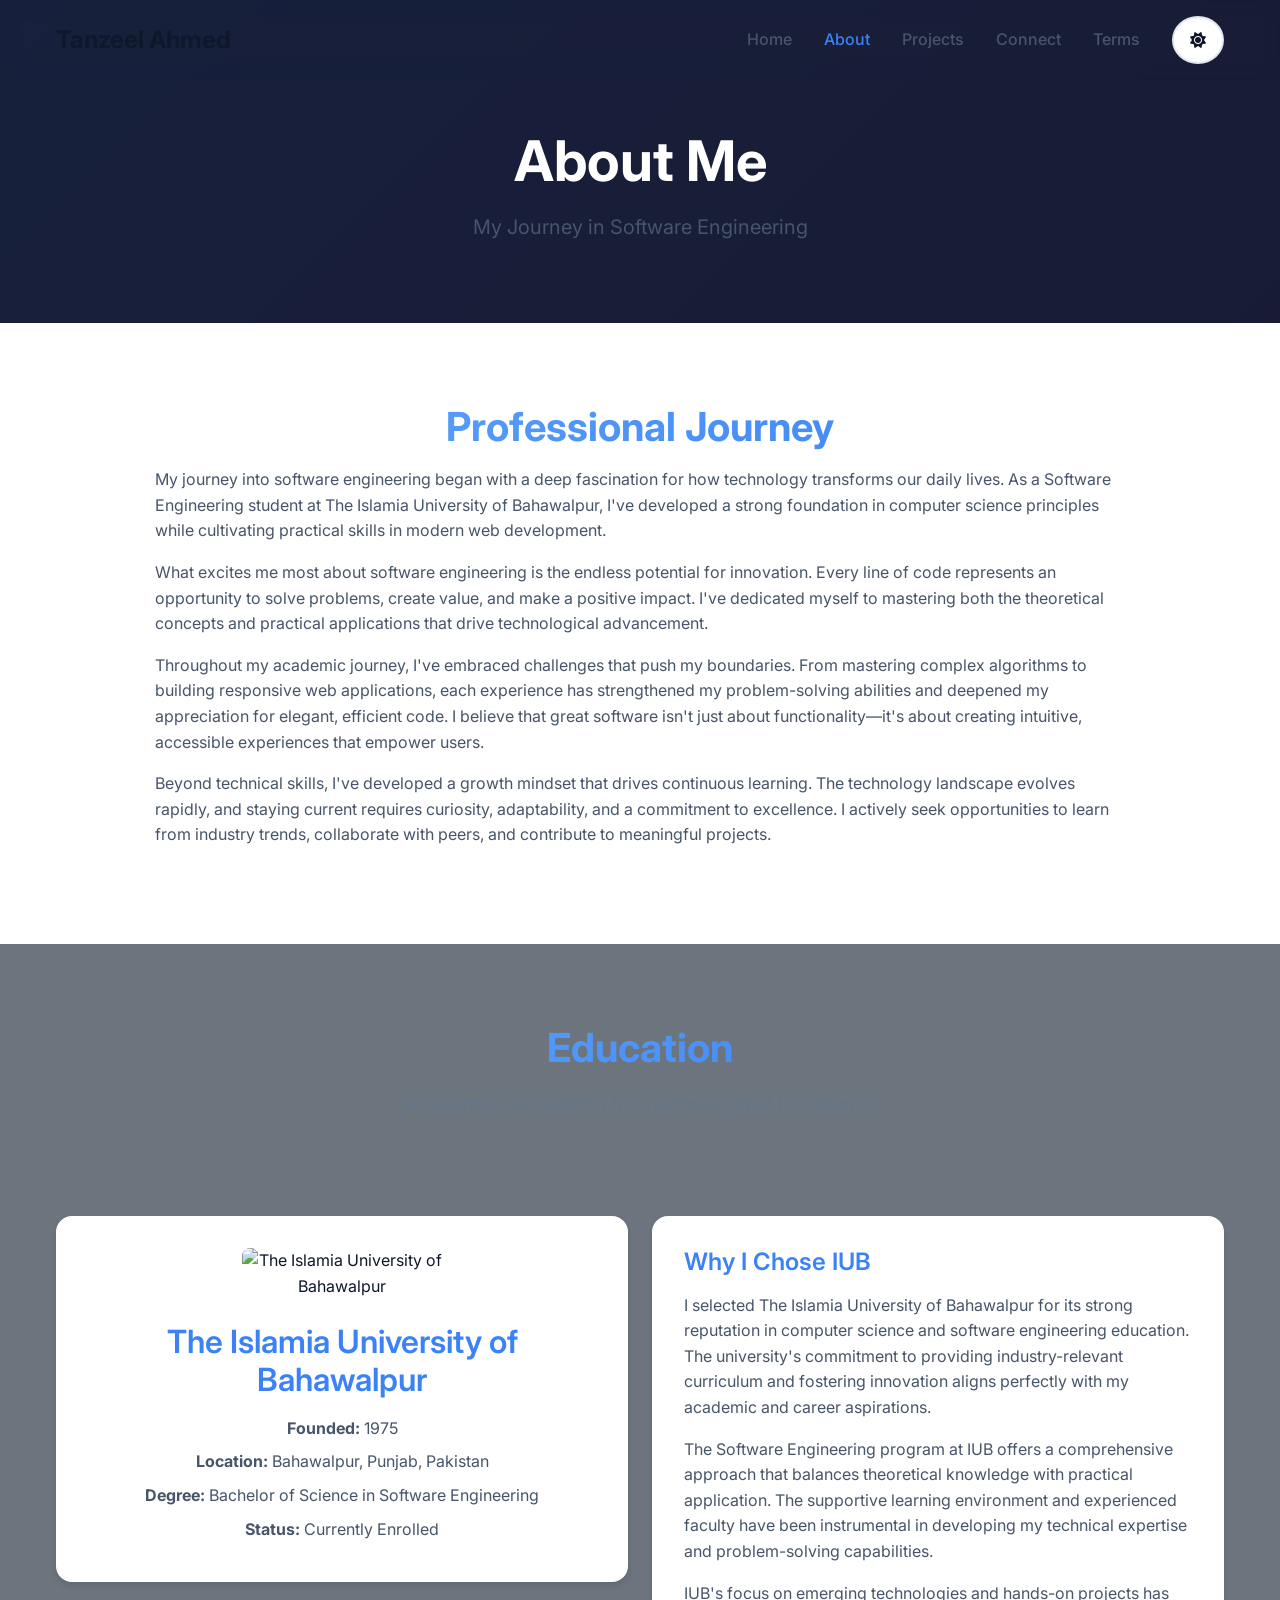
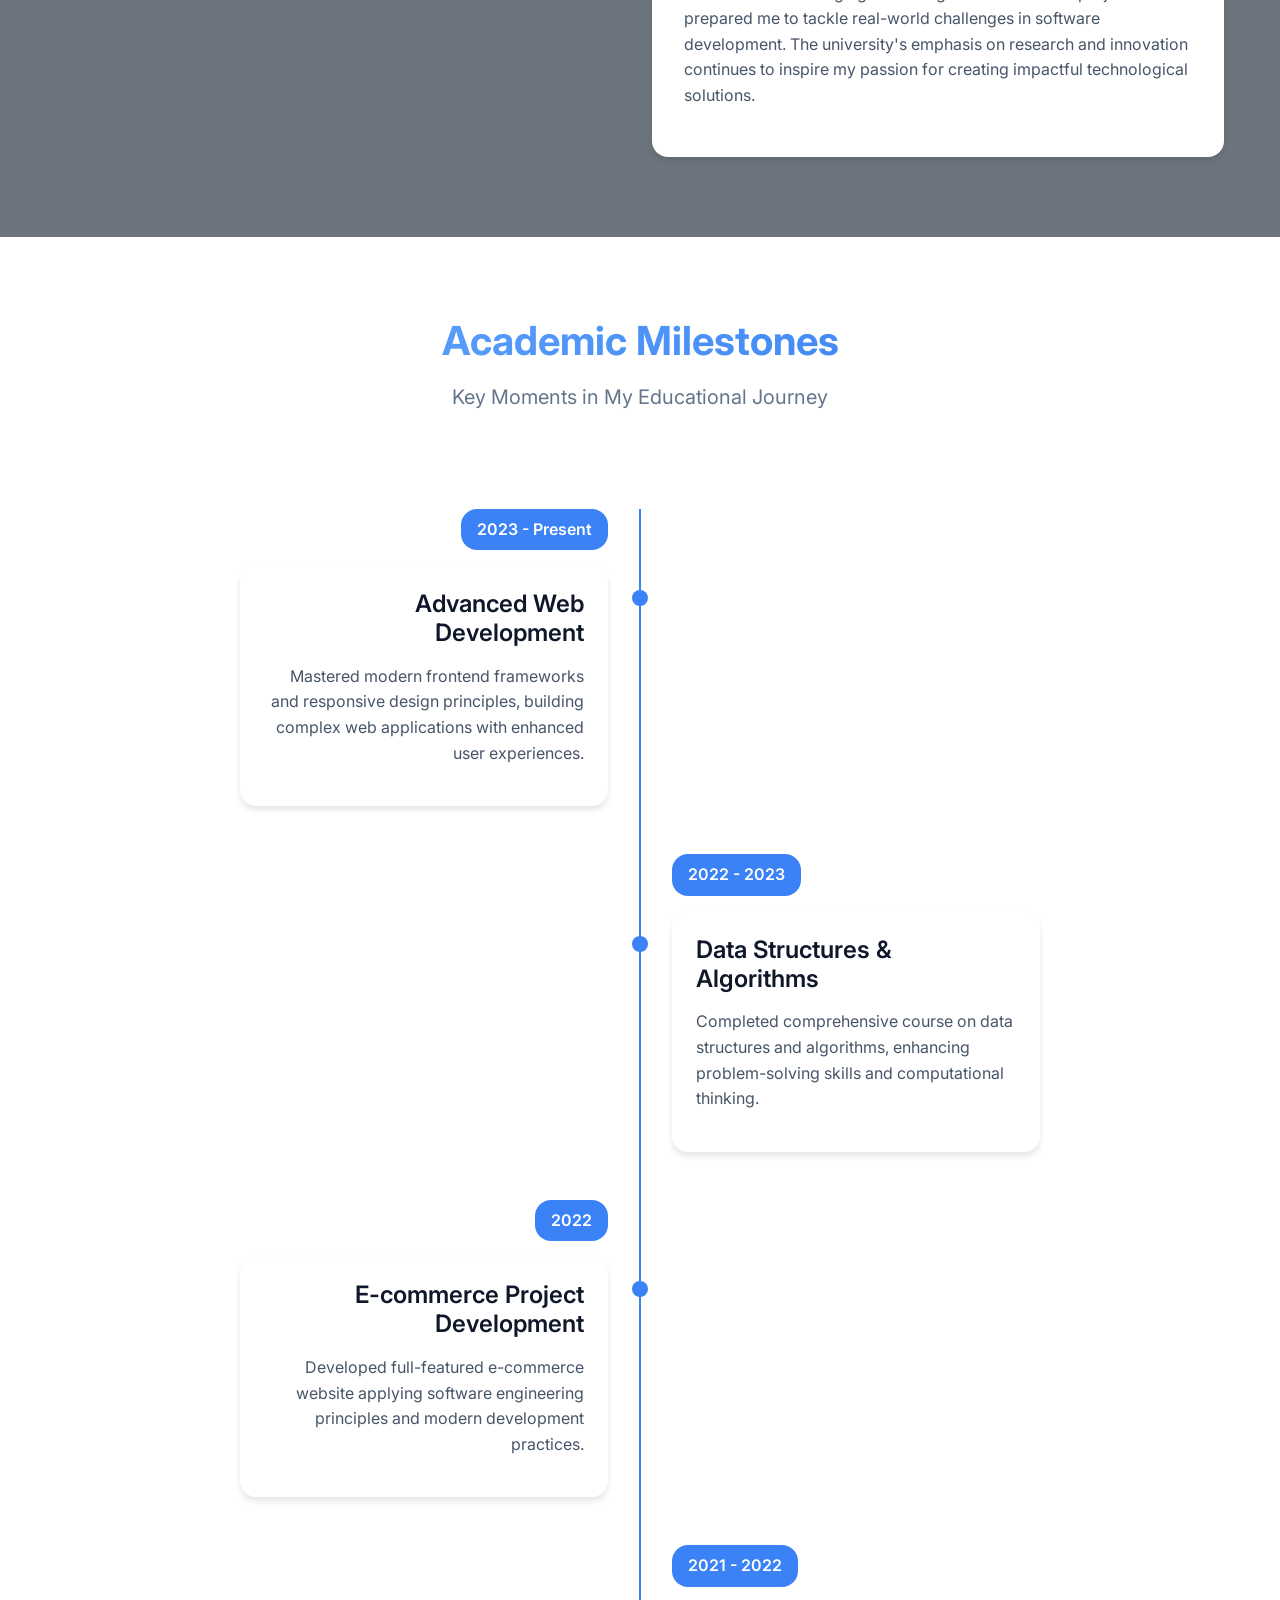
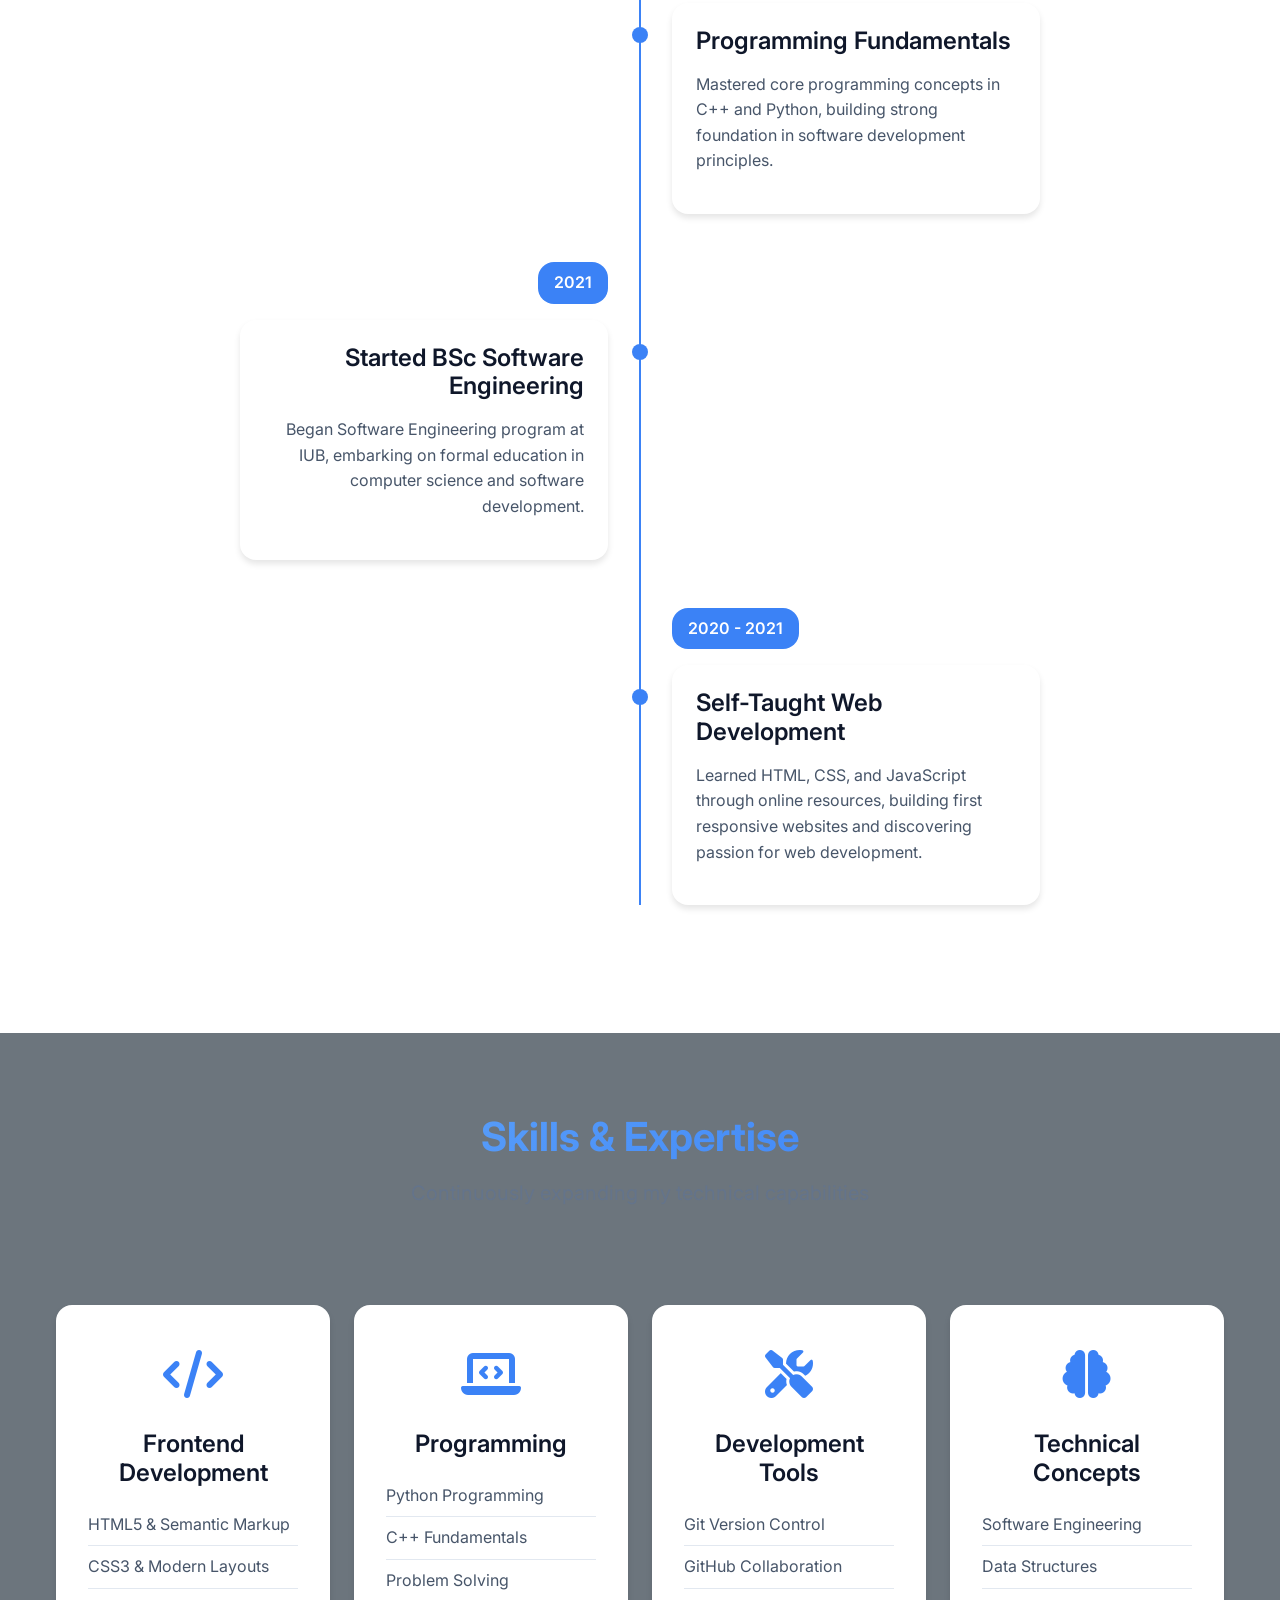
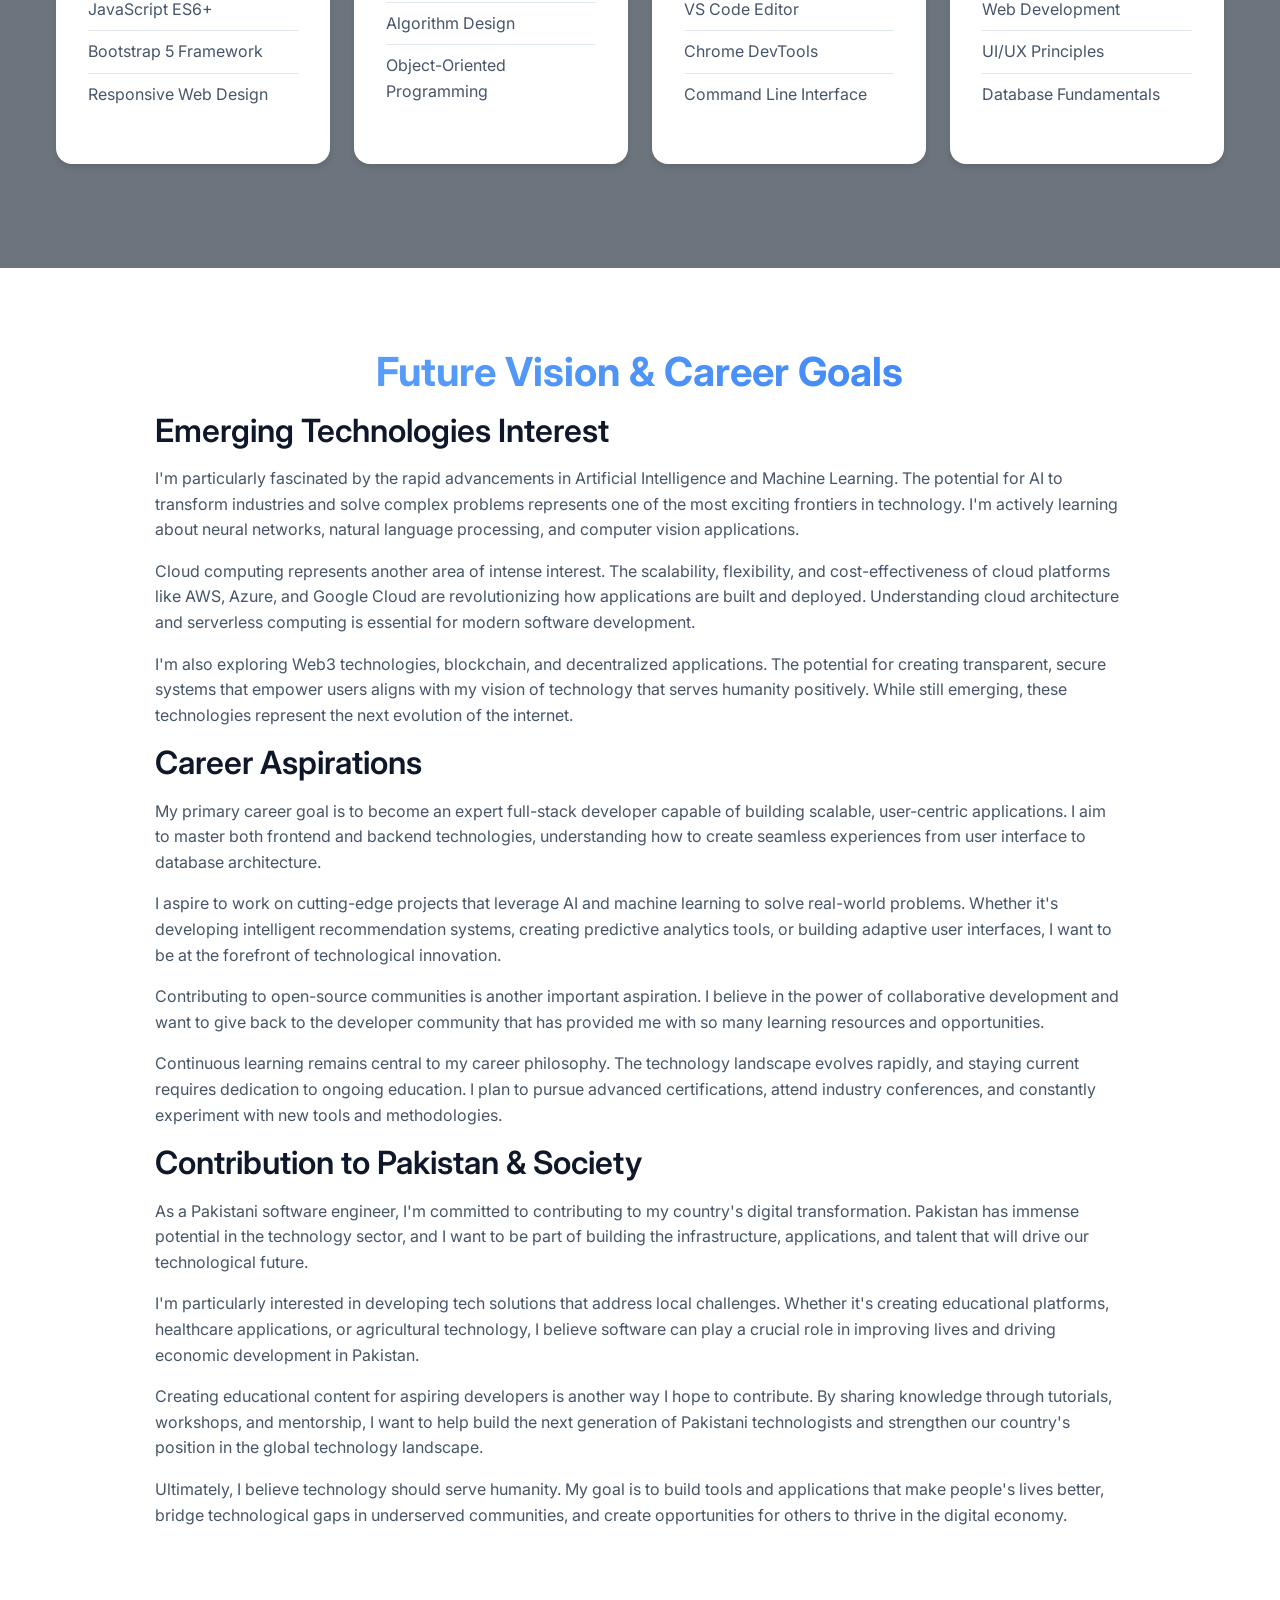
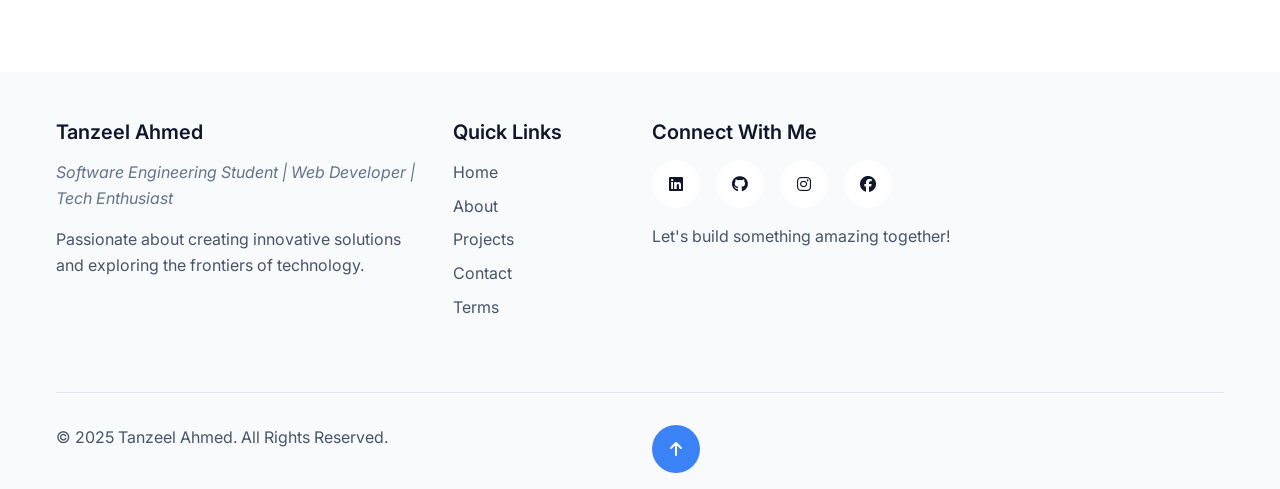
==== about.html @ 6a506f9f "Updates in portfolio" ====
<!DOCTYPE html>
<html lang="en" data-theme="dark">
  <head>
    <meta charset="UTF-8" />
    <meta name="viewport" content="width=device-width, initial-scale=1.0" />
    <title>About Tanzeel Ahmed - BSc Software Engineering Student</title>
    <meta
      name="description"
      content="Learn about Tanzeel Ahmed's journey as a Software Engineering student at IUB, his skills, education, and future aspirations in technology."
    />
    <meta
      name="keywords"
      content="Tanzeel Ahmed, About, Software Engineering, IUB, Education, Skills"
    />
    <meta name="author" content="Tanzeel Ahmed" />

    <!-- Open Graph -->
    <meta
      property="og:title"
      content="About Tanzeel Ahmed - BSc Software Engineering Student"
    />
    <meta
      property="og:description"
      content="Learn about my journey as a Software Engineering student at IUB, skills, education, and future aspirations in technology."
    />
    <meta property="og:type" content="website" />
    <meta property="og:url" content="https://tanzeel804.github.io/about.html" />
    <meta property="og:image" content="images/profile.jpg" />

    <!-- Bootstrap 5.3 -->
    <link
      href="https://cdn.jsdelivr.net/npm/bootstrap@5.3.0/dist/css/bootstrap.min.css"
      rel="stylesheet"
    />
    <!-- Font Awesome 6 -->
    <link
      rel="stylesheet"
      href="https://cdnjs.cloudflare.com/ajax/libs/font-awesome/6.4.0/css/all.min.css"
    />
    <!-- Google Fonts -->
    <link
      href="https://fonts.googleapis.com/css2?family=Inter:wght@300;400;500;600;700&display=swap"
      rel="stylesheet"
    />
    <!-- AOS Library -->
    <link href="https://unpkg.com/aos@2.3.1/dist/aos.css" rel="stylesheet" />
    <!-- Custom CSS -->
    <link rel="stylesheet" href="css/style.css" />
  </head>
  <body>
    <!-- Navigation Bar -->
    <nav class="navbar navbar-expand-lg fixed-top">
      <div class="container">
        <a class="navbar-brand" href="index.html">Tanzeel Ahmed</a>
        <button
          class="navbar-toggler"
          type="button"
          data-bs-toggle="collapse"
          data-bs-target="#navbarNav"
        >
          <span class="navbar-toggler-icon"></span>
        </button>
        <div class="collapse navbar-collapse" id="navbarNav">
          <ul class="navbar-nav ms-auto">
            <li class="nav-item">
              <a class="nav-link" href="index.html">Home</a>
            </li>
            <li class="nav-item">
              <a class="nav-link active" href="about.html">About</a>
            </li>
            <li class="nav-item">
              <a class="nav-link" href="projects.html">Projects</a>
            </li>
            <li class="nav-item">
              <a class="nav-link" href="contact.html">Connect</a>
            </li>
            <li class="nav-item">
              <a class="nav-link" href="terms.html">Terms</a>
            </li>
          </ul>
          <button class="btn btn-theme-toggle ms-3" id="themeToggle">
            <i class="fas fa-moon"></i>
          </button>
        </div>
      </div>
    </nav>

    <!-- Page Header -->
    <section class="page-header">
      <div class="container">
        <div class="row">
          <div class="col-lg-8 mx-auto text-center">
            <h1 class="page-title" data-aos="fade-up">About Me</h1>
            <p class="page-subtitle" data-aos="fade-up" data-aos-delay="200">
              My Journey in Software Engineering
            </p>
          </div>
        </div>
      </div>
    </section>

    <!-- Professional Biography -->
    <section class="section-padding">
      <div class="container">
        <div class="row">
          <div class="col-lg-10 mx-auto">
            <div class="bio-content" data-aos="fade-up">
              <h2 class="section-title">Professional Journey</h2>
              <p>
                My journey into software engineering began with a deep
                fascination for how technology transforms our daily lives. As a
                Software Engineering student at The Islamia University of
                Bahawalpur, I've developed a strong foundation in computer
                science principles while cultivating practical skills in modern
                web development.
              </p>
              <p>
                What excites me most about software engineering is the endless
                potential for innovation. Every line of code represents an
                opportunity to solve problems, create value, and make a positive
                impact. I've dedicated myself to mastering both the theoretical
                concepts and practical applications that drive technological
                advancement.
              </p>
              <p>
                Throughout my academic journey, I've embraced challenges that
                push my boundaries. From mastering complex algorithms to
                building responsive web applications, each experience has
                strengthened my problem-solving abilities and deepened my
                appreciation for elegant, efficient code. I believe that great
                software isn't just about functionality—it's about creating
                intuitive, accessible experiences that empower users.
              </p>
              <p>
                Beyond technical skills, I've developed a growth mindset that
                drives continuous learning. The technology landscape evolves
                rapidly, and staying current requires curiosity, adaptability,
                and a commitment to excellence. I actively seek opportunities to
                learn from industry trends, collaborate with peers, and
                contribute to meaningful projects.
              </p>
            </div>
          </div>
        </div>
      </div>
    </section>

    <!-- Education Section -->
    <section class="section-padding bg-secondary">
      <div class="container">
        <div class="row">
          <div class="col-lg-8 mx-auto text-center" data-aos="fade-up">
            <h2 class="section-title">Education</h2>
            <p class="section-subtitle">
              Academic Foundation for Technological Excellence
            </p>
          </div>
        </div>
        <div class="row mt-5">
          <div class="col-lg-6" data-aos="fade-right">
            <div class="education-card">
              <div class="university-logo">
                <img
                  src="images/iub.jpg"
                  alt="The Islamia University of Bahawalpur"
                  class="img-fluid"
                />
              </div>
              <div class="education-info">
                <h3>The Islamia University of Bahawalpur</h3>
                <div class="education-details">
                  <p><strong>Founded:</strong> 1975</p>
                  <p><strong>Location:</strong> Bahawalpur, Punjab, Pakistan</p>
                  <p>
                    <strong>Degree:</strong> Bachelor of Science in Software
                    Engineering
                  </p>
                  <p><strong>Status:</strong> Currently Enrolled</p>
                </div>
              </div>
            </div>
          </div>
          <div class="col-lg-6" data-aos="fade-left">
            <div class="why-iub">
              <h4>Why I Chose IUB</h4>
              <p>
                I selected The Islamia University of Bahawalpur for its strong
                reputation in computer science and software engineering
                education. The university's commitment to providing
                industry-relevant curriculum and fostering innovation aligns
                perfectly with my academic and career aspirations.
              </p>
              <p>
                The Software Engineering program at IUB offers a comprehensive
                approach that balances theoretical knowledge with practical
                application. The supportive learning environment and experienced
                faculty have been instrumental in developing my technical
                expertise and problem-solving capabilities.
              </p>
              <p>
                IUB's focus on emerging technologies and hands-on projects has
                prepared me to tackle real-world challenges in software
                development. The university's emphasis on research and
                innovation continues to inspire my passion for creating
                impactful technological solutions.
              </p>
            </div>
          </div>
        </div>
      </div>
    </section>

    <!-- Academic Milestones -->
    <section class="section-padding">
      <div class="container">
        <div class="row">
          <div class="col-lg-8 mx-auto text-center" data-aos="fade-up">
            <h2 class="section-title">Academic Milestones</h2>
            <p class="section-subtitle">
              Key Moments in My Educational Journey
            </p>
          </div>
        </div>
        <div class="row mt-5">
          <div class="col-lg-10 mx-auto">
            <div class="timeline" data-aos="fade-up">
              <div class="timeline-item">
                <div class="timeline-date">2023 - Present</div>
                <div class="timeline-content">
                  <h4>Advanced Web Development</h4>
                  <p>
                    Mastered modern frontend frameworks and responsive design
                    principles, building complex web applications with enhanced
                    user experiences.
                  </p>
                </div>
              </div>
              <div class="timeline-item">
                <div class="timeline-date">2022 - 2023</div>
                <div class="timeline-content">
                  <h4>Data Structures & Algorithms</h4>
                  <p>
                    Completed comprehensive course on data structures and
                    algorithms, enhancing problem-solving skills and
                    computational thinking.
                  </p>
                </div>
              </div>
              <div class="timeline-item">
                <div class="timeline-date">2022</div>
                <div class="timeline-content">
                  <h4>E-commerce Project Development</h4>
                  <p>
                    Developed full-featured e-commerce website applying software
                    engineering principles and modern development practices.
                  </p>
                </div>
              </div>
              <div class="timeline-item">
                <div class="timeline-date">2021 - 2022</div>
                <div class="timeline-content">
                  <h4>Programming Fundamentals</h4>
                  <p>
                    Mastered core programming concepts in C++ and Python,
                    building strong foundation in software development
                    principles.
                  </p>
                </div>
              </div>
              <div class="timeline-item">
                <div class="timeline-date">2021</div>
                <div class="timeline-content">
                  <h4>Started BSc Software Engineering</h4>
                  <p>
                    Began Software Engineering program at IUB, embarking on
                    formal education in computer science and software
                    development.
                  </p>
                </div>
              </div>
              <div class="timeline-item">
                <div class="timeline-date">2020 - 2021</div>
                <div class="timeline-content">
                  <h4>Self-Taught Web Development</h4>
                  <p>
                    Learned HTML, CSS, and JavaScript through online resources,
                    building first responsive websites and discovering passion
                    for web development.
                  </p>
                </div>
              </div>
            </div>
          </div>
        </div>
      </div>
    </section>

    <!-- Skills & Expertise -->
    <section class="section-padding bg-secondary">
      <div class="container">
        <div class="row">
          <div class="col-lg-8 mx-auto text-center" data-aos="fade-up">
            <h2 class="section-title">Skills & Expertise</h2>
            <p class="section-subtitle">
              Continuously expanding my technical capabilities
            </p>
          </div>
        </div>
        <div class="row mt-5">
          <div class="col-lg-3 col-md-6 mb-4" data-aos="fade-up">
            <div class="skill-category">
              <div class="skill-icon">
                <i class="fas fa-code"></i>
              </div>
              <h4>Frontend Development</h4>
              <ul class="skill-list">
                <li>HTML5 & Semantic Markup</li>
                <li>CSS3 & Modern Layouts</li>
                <li>JavaScript ES6+</li>
                <li>Bootstrap 5 Framework</li>
                <li>Responsive Web Design</li>
              </ul>
            </div>
          </div>
          <div
            class="col-lg-3 col-md-6 mb-4"
            data-aos="fade-up"
            data-aos-delay="100"
          >
            <div class="skill-category">
              <div class="skill-icon">
                <i class="fas fa-laptop-code"></i>
              </div>
              <h4>Programming</h4>
              <ul class="skill-list">
                <li>Python Programming</li>
                <li>C++ Fundamentals</li>
                <li>Problem Solving</li>
                <li>Algorithm Design</li>
                <li>Object-Oriented Programming</li>
              </ul>
            </div>
          </div>
          <div
            class="col-lg-3 col-md-6 mb-4"
            data-aos="fade-up"
            data-aos-delay="200"
          >
            <div class="skill-category">
              <div class="skill-icon">
                <i class="fas fa-tools"></i>
              </div>
              <h4>Development Tools</h4>
              <ul class="skill-list">
                <li>Git Version Control</li>
                <li>GitHub Collaboration</li>
                <li>VS Code Editor</li>
                <li>Chrome DevTools</li>
                <li>Command Line Interface</li>
              </ul>
            </div>
          </div>
          <div
            class="col-lg-3 col-md-6 mb-4"
            data-aos="fade-up"
            data-aos-delay="300"
          >
            <div class="skill-category">
              <div class="skill-icon">
                <i class="fas fa-brain"></i>
              </div>
              <h4>Technical Concepts</h4>
              <ul class="skill-list">
                <li>Software Engineering</li>
                <li>Data Structures</li>
                <li>Web Development</li>
                <li>UI/UX Principles</li>
                <li>Database Fundamentals</li>
              </ul>
            </div>
          </div>
        </div>
      </div>
    </section>

    <!-- Future Vision & Career Goals -->
    <section class="section-padding">
      <div class="container">
        <div class="row">
          <div class="col-lg-10 mx-auto">
            <div class="future-vision" data-aos="fade-up">
              <h2 class="section-title">Future Vision & Career Goals</h2>

              <div class="vision-section">
                <h3>Emerging Technologies Interest</h3>
                <p>
                  I'm particularly fascinated by the rapid advancements in
                  Artificial Intelligence and Machine Learning. The potential
                  for AI to transform industries and solve complex problems
                  represents one of the most exciting frontiers in technology.
                  I'm actively learning about neural networks, natural language
                  processing, and computer vision applications.
                </p>
                <p>
                  Cloud computing represents another area of intense interest.
                  The scalability, flexibility, and cost-effectiveness of cloud
                  platforms like AWS, Azure, and Google Cloud are
                  revolutionizing how applications are built and deployed.
                  Understanding cloud architecture and serverless computing is
                  essential for modern software development.
                </p>
                <p>
                  I'm also exploring Web3 technologies, blockchain, and
                  decentralized applications. The potential for creating
                  transparent, secure systems that empower users aligns with my
                  vision of technology that serves humanity positively. While
                  still emerging, these technologies represent the next
                  evolution of the internet.
                </p>
              </div>

              <div class="vision-section">
                <h3>Career Aspirations</h3>
                <p>
                  My primary career goal is to become an expert full-stack
                  developer capable of building scalable, user-centric
                  applications. I aim to master both frontend and backend
                  technologies, understanding how to create seamless experiences
                  from user interface to database architecture.
                </p>
                <p>
                  I aspire to work on cutting-edge projects that leverage AI and
                  machine learning to solve real-world problems. Whether it's
                  developing intelligent recommendation systems, creating
                  predictive analytics tools, or building adaptive user
                  interfaces, I want to be at the forefront of technological
                  innovation.
                </p>
                <p>
                  Contributing to open-source communities is another important
                  aspiration. I believe in the power of collaborative
                  development and want to give back to the developer community
                  that has provided me with so many learning resources and
                  opportunities.
                </p>
                <p>
                  Continuous learning remains central to my career philosophy.
                  The technology landscape evolves rapidly, and staying current
                  requires dedication to ongoing education. I plan to pursue
                  advanced certifications, attend industry conferences, and
                  constantly experiment with new tools and methodologies.
                </p>
              </div>

              <div class="vision-section">
                <h3>Contribution to Pakistan & Society</h3>
                <p>
                  As a Pakistani software engineer, I'm committed to
                  contributing to my country's digital transformation. Pakistan
                  has immense potential in the technology sector, and I want to
                  be part of building the infrastructure, applications, and
                  talent that will drive our technological future.
                </p>
                <p>
                  I'm particularly interested in developing tech solutions that
                  address local challenges. Whether it's creating educational
                  platforms, healthcare applications, or agricultural
                  technology, I believe software can play a crucial role in
                  improving lives and driving economic development in Pakistan.
                </p>
                <p>
                  Creating educational content for aspiring developers is
                  another way I hope to contribute. By sharing knowledge through
                  tutorials, workshops, and mentorship, I want to help build the
                  next generation of Pakistani technologists and strengthen our
                  country's position in the global technology landscape.
                </p>
                <p>
                  Ultimately, I believe technology should serve humanity. My
                  goal is to build tools and applications that make people's
                  lives better, bridge technological gaps in underserved
                  communities, and create opportunities for others to thrive in
                  the digital economy.
                </p>
              </div>
            </div>
          </div>
        </div>
      </div>
    </section>

    <!-- Footer -->
    <footer class="footer">
      <div class="container">
        <div class="row">
          <div class="col-lg-4 mb-4">
            <h5>Tanzeel Ahmed</h5>
            <p class="footer-about">
              Software Engineering Student | Web Developer | Tech Enthusiast
            </p>
            <p>
              Passionate about creating innovative solutions and exploring the
              frontiers of technology.
            </p>
          </div>
          <div class="col-lg-2 mb-4">
            <h5>Quick Links</h5>
            <ul class="footer-links">
              <li><a href="index.html">Home</a></li>
              <li><a href="about.html">About</a></li>
              <li><a href="projects.html">Projects</a></li>
              <li><a href="contact.html">Contact</a></li>
              <li><a href="terms.html">Terms</a></li>
            </ul>
          </div>
          <div class="col-lg-4 mb-4">
            <h5>Connect With Me</h5>
            <div class="social-links">
              <a
                href="https://www.linkedin.com/in/tanzeel-ahmed-b21288397/"
                target="_blank"
                class="social-link"
              >
                <i class="fab fa-linkedin"></i>
              </a>
              <a
                href="https://github.com/Tanzeel804"
                target="_blank"
                class="social-link"
              >
                <i class="fab fa-github"></i>
              </a>
              <a
                href="https://www.instagram.com/tanzeelahmedpov/"
                target="_blank"
                class="social-link"
              >
                <i class="fab fa-instagram"></i>
              </a>
              <a
                href="https://www.facebook.com/tanzeelahmedpov"
                target="_blank"
                class="social-link"
              >
                <i class="fab fa-facebook"></i>
              </a>
            </div>
            <p class="mt-3">Let's build something amazing together!</p>
          </div>
        </div>
        <div class="footer-bottom">
          <div class="row">
            <div class="col-md-6">
              <p>&copy; 2025 Tanzeel Ahmed. All Rights Reserved.</p>
            </div>
            <div class="col-md-6 text-end">
              <button class="back-to-top" id="backToTop">
                <i class="fas fa-arrow-up"></i>
              </button>
            </div>
          </div>
        </div>
      </div>
    </footer>

    <!-- Scripts -->
    <script src="https://cdn.jsdelivr.net/npm/bootstrap@5.3.0/dist/js/bootstrap.bundle.min.js"></script>
    <script src="https://unpkg.com/aos@2.3.1/dist/aos.js"></script>
    <script src="js/main.js"></script>
  </body>
</html>
---- css/style.css ----
/* 1. CSS Variables (Dark/Light themes) */
:root {
  --bg-primary: #0f172a;
  --bg-secondary: #1e293b;
  --bg-card: #334155;
  --text-primary: #f8fafc;
  --text-secondary: #cbd5e1;
  --text-muted: #94a3b8;
  --accent: #3b82f6;
  --accent-hover: #2563eb;
  --accent-light: #60a5fa;
  --success: #10b981;
  --error: #ef4444;
  --border: #475569;
  --shadow: rgba(0, 0, 0, 0.3);
  --gradient-primary: linear-gradient(135deg, #667eea 0%, #764ba2 100%);
  --gradient-secondary: linear-gradient(135deg, #f093fb 0%, #f5576c 100%);
}

[data-theme="light"] {
  --bg-primary: #ffffff;
  --bg-secondary: #f8fafc;
  --bg-card: #ffffff;
  --text-primary: #0f172a;
  --text-secondary: #475569;
  --text-muted: #64748b;
  --accent: #3b82f6;
  --accent-hover: #2563eb;
  --accent-light: #3b82f6;
  --success: #10b981;
  --error: #ef4444;
  --border: #e2e8f0;
  --shadow: rgba(0, 0, 0, 0.1);
  --gradient-primary: linear-gradient(135deg, #667eea 0%, #764ba2 100%);
  --gradient-secondary: linear-gradient(135deg, #f093fb 0%, #f5576c 100%);
}

/* 2. Reset & Base Styles */
* {
  margin: 0;
  padding: 0;
  box-sizing: border-box;
}

html {
  scroll-behavior: smooth;
  font-size: 16px;
}

body {
  font-family: 'Inter', sans-serif;
  background: var(--bg-primary);
  color: var(--text-primary);
  line-height: 1.6;
  transition: background 0.3s ease, color 0.3s ease;
  overflow-x: hidden;
}

/* 3. Typography */
h1, h2, h3, h4, h5, h6 {
  font-weight: 600;
  line-height: 1.2;
  margin-bottom: 1rem;
}

h1 {
  font-size: 3rem;
}

h2 {
  font-size: 2.5rem;
}

h3 {
  font-size: 2rem;
}

p {
  margin-bottom: 1rem;
  color: var(--text-secondary);
}

/* 4. Layout & Grid */
.container {
  max-width: 1200px;
  margin: 0 auto;
  padding: 0 1rem;
}

.section-padding {
  padding: 5rem 0;
}

/* 5. Components */
/* Buttons */
.btn {
  display: inline-flex;
  align-items: center;
  justify-content: center;
  padding: 0.75rem 1.5rem;
  border: none;
  border-radius: 0.5rem;
  font-weight: 500;
  text-decoration: none;
  transition: all 0.3s ease;
  cursor: pointer;
  gap: 0.5rem;
}

.btn-primary {
  background: var(--accent);
  color: white;
}

.btn-primary:hover {
  background: var(--accent-hover);
  transform: translateY(-2px);
  box-shadow: 0 10px 20px var(--shadow);
}

.btn-outline {
  background: transparent;
  color: var(--accent);
  border: 2px solid var(--accent);
}

.btn-outline:hover {
  background: var(--accent);
  color: white;
  transform: translateY(-2px);
}

.btn-theme-toggle {
  background: var(--bg-card);
  color: var(--text-primary);
  border: 2px solid var(--border);
  border-radius: 50%;
  width: 3rem;
  height: 3rem;
  display: flex;
  align-items: center;
  justify-content: center;
}

.btn-theme-toggle:hover {
  background: var(--accent);
  color: white;
  transform: rotate(15deg);
}

/* Cards */
.card {
  background: var(--bg-card);
  border-radius: 1rem;
  padding: 2rem;
  box-shadow: 0 4px 6px var(--shadow);
  transition: all 0.3s ease;
}

.card-hover:hover {
  transform: translateY(-10px);
  box-shadow: 0 20px 40px var(--shadow);
}

/* 6. Navigation */
.navbar {
  background: transparent;
  padding: 1rem 0;
  transition: all 0.3s ease;
  backdrop-filter: blur(10px);
}

.navbar.scrolled {
  background: var(--bg-primary);
  box-shadow: 0 2px 20px var(--shadow);
  padding: 0.5rem 0;
}

.navbar-brand {
  font-weight: 700;
  font-size: 1.5rem;
  color: var(--text-primary);
  text-decoration: none;
}

.navbar-nav .nav-link {
  color: var(--text-secondary);
  font-weight: 500;
  margin: 0 0.5rem;
  transition: color 0.3s ease;
}

.navbar-nav .nav-link:hover,
.navbar-nav .nav-link.active {
  color: var(--accent);
}

.navbar-toggler {
  border: none;
  background: transparent;
  color: var(--text-primary);
}

/* 7. Hero Section */
.hero-section {
  min-height: 100vh;
  display: flex;
  align-items: center;
  position: relative;
  background: var(--gradient-primary);
  overflow: hidden;
}

.hero-section::before {
  content: '';
  position: absolute;
  top: 0;
  left: 0;
  right: 0;
  bottom: 0;
  background: rgba(15, 23, 42, 0.8);
}

.hero-content {
  position: relative;
  z-index: 2;
}

.hero-title {
  font-size: 4rem;
  font-weight: 700;
  margin-bottom: 1rem;
  background: linear-gradient(135deg, #60a5fa, #3b82f6);
  -webkit-background-clip: text;
  -webkit-text-fill-color: transparent;
}

.typewriter-container {
  font-size: 2rem;
  font-weight: 500;
  margin-bottom: 1.5rem;
  min-height: 3rem;
}

.typewriter-text {
  color: var(--accent-light);
}

.cursor {
  animation: blink 1s infinite;
  color: var(--accent);
}

@keyframes blink {
  0%, 100% { opacity: 1; }
  50% { opacity: 0; }
}

.hero-description {
  font-size: 1.25rem;
  margin-bottom: 2rem;
  color: var(--text-secondary);
  max-width: 600px;
}

.hero-buttons {
  display: flex;
  gap: 1rem;
  flex-wrap: wrap;
}

.profile-image-container {
  position: relative;
  display: inline-block;
}

.profile-image {
  width: 400px;
  height: 400px;
  border-radius: 50%;
  object-fit: cover;
  border: 4px solid var(--accent);
  box-shadow: 0 20px 40px var(--shadow);
}

.image-glow {
  position: absolute;
  top: 50%;
  left: 50%;
  transform: translate(-50%, -50%);
  width: 420px;
  height: 420px;
  border-radius: 50%;
  background: var(--accent);
  opacity: 0.2;
  filter: blur(20px);
  z-index: -1;
  animation: pulse 2s infinite;
}

@keyframes pulse {
  0%, 100% { transform: translate(-50%, -50%) scale(1); }
  50% { transform: translate(-50%, -50%) scale(1.05); }
}

.scroll-indicator {
  position: absolute;
  bottom: 2rem;
  left: 50%;
  transform: translateX(-50%);
  animation: bounce 2s infinite;
}

.scroll-arrow {
  width: 2rem;
  height: 2rem;
  border-right: 3px solid var(--text-primary);
  border-bottom: 3px solid var(--text-primary);
  transform: rotate(45deg);
}

@keyframes bounce {
  0%, 100% { transform: translateX(-50%) translateY(0); }
  50% { transform: translateX(-50%) translateY(-10px); }
}

/* 8. About Section */
.section-title {
  font-size: 2.5rem;
  font-weight: 700;
  text-align: center;
  margin-bottom: 1rem;
  background: linear-gradient(135deg, #60a5fa, #3b82f6);
  -webkit-background-clip: text;
  -webkit-text-fill-color: transparent;
}

.section-subtitle {
  text-align: center;
  color: var(--text-muted);
  font-size: 1.25rem;
  margin-bottom: 3rem;
}

.about-text {
  font-size: 1.125rem;
  line-height: 1.8;
  margin-bottom: 1.5rem;
}

/* 9. Skills Section */
.skill-item {
  margin-bottom: 2rem;
}

.skill-header {
  display: flex;
  justify-content: between;
  align-items: center;
  margin-bottom: 0.5rem;
}

.skill-name {
  font-weight: 500;
  color: var(--text-primary);
}

.skill-percentage {
  color: var(--accent);
  font-weight: 600;
}

.progress {
  height: 8px;
  background: var(--bg-card);
  border-radius: 4px;
  overflow: hidden;
}

.progress-bar {
  height: 100%;
  background: var(--accent);
  border-radius: 4px;
  width: 0;
  transition: width 1.5s ease-out;
}

/* 10. Projects Section */
.project-card {
  background: var(--bg-card);
  border-radius: 1rem;
  overflow: hidden;
  box-shadow: 0 4px 6px var(--shadow);
  transition: all 0.3s ease;
  height: 100%;
}

.project-card:hover {
  transform: translateY(-10px);
  box-shadow: 0 20px 40px var(--shadow);
}

.project-card.featured {
  border: 2px solid var(--accent);
}

.project-image {
  position: relative;
  overflow: hidden;
}

.project-image img {
  width: 100%;
  height: 250px;
  object-fit: cover;
  transition: transform 0.3s ease;
}

.project-card:hover .project-image img {
  transform: scale(1.1);
}

.project-overlay {
  position: absolute;
  top: 0;
  left: 0;
  right: 0;
  bottom: 0;
  background: rgba(15, 23, 42, 0.8);
  display: flex;
  align-items: center;
  justify-content: center;
  opacity: 0;
  transition: opacity 0.3s ease;
}

.project-card:hover .project-overlay {
  opacity: 1;
}

.project-content {
  padding: 1.5rem;
}

.project-title {
  font-size: 1.5rem;
  font-weight: 600;
  margin-bottom: 1rem;
}

.project-tech {
  display: flex;
  flex-wrap: wrap;
  gap: 0.5rem;
  margin-bottom: 1rem;
}

.tech-badge {
  background: var(--accent);
  color: white;
  padding: 0.25rem 0.75rem;
  border-radius: 1rem;
  font-size: 0.875rem;
  font-weight: 500;
}

.project-description {
  color: var(--text-secondary);
  line-height: 1.6;
}

/* 11. Contact Section */
.contact-form-container {
  background: var(--bg-card);
  padding: 3rem;
  border-radius: 1rem;
  box-shadow: 0 4px 6px var(--shadow);
}

.form-group {
  margin-bottom: 1.5rem;
}

.form-label {
  display: block;
  margin-bottom: 0.5rem;
  font-weight: 500;
  color: var(--text-primary);
}

.form-control {
  width: 100%;
  padding: 0.75rem 1rem;
  border: 2px solid var(--border);
  border-radius: 0.5rem;
  background: var(--bg-primary);
  color: var(--text-primary);
  transition: all 0.3s ease;
}

.form-control:focus {
  outline: none;
  border-color: var(--accent);
  box-shadow: 0 0 0 3px rgba(59, 130, 246, 0.1);
}

.form-error {
  color: var(--error);
  font-size: 0.875rem;
  margin-top: 0.25rem;
  min-height: 1.25rem;
}

.contact-card {
  background: var(--bg-card);
  padding: 2rem;
  border-radius: 1rem;
  box-shadow: 0 4px 6px var(--shadow);
  height: 100%;
  transition: all 0.3s ease;
}

.contact-card:hover {
  transform: translateY(-5px);
  box-shadow: 0 10px 25px var(--shadow);
}

.contact-icon {
  font-size: 3rem;
  color: var(--accent);
  margin-bottom: 1rem;
}

.social-links-large {
  display: flex;
  flex-direction: column;
  gap: 1rem;
}

.social-link-large {
  display: flex;
  align-items: center;
  gap: 1rem;
  padding: 1rem;
  background: var(--bg-card);
  border-radius: 0.5rem;
  color: var(--text-primary);
  text-decoration: none;
  transition: all 0.3s ease;
}

.social-link-large:hover {
  background: var(--accent);
  color: white;
  transform: translateX(10px);
}

.social-link-large i {
  font-size: 1.5rem;
  width: 2rem;
}

.info-card {
  display: flex;
  align-items: center;
  gap: 1rem;
  padding: 1.5rem;
  background: var(--bg-card);
  border-radius: 0.5rem;
  margin-bottom: 1rem;
}

.info-icon {
  font-size: 2rem;
  color: var(--accent);
}

.availability-badge {
  background: var(--success);
  color: white;
  padding: 0.25rem 0.75rem;
  border-radius: 1rem;
  font-size: 0.875rem;
  font-weight: 500;
}

.success-icon {
  font-size: 4rem;
  color: var(--success);
  margin-bottom: 1rem;
}

/* 12. Footer */
.footer {
  background: var(--bg-secondary);
  padding: 3rem 0 1rem;
  margin-top: 3rem;
}

.footer-about {
  font-style: italic;
  color: var(--text-muted);
}

.footer-links {
  list-style: none;
  padding: 0;
}

.footer-links li {
  margin-bottom: 0.5rem;
}

.footer-links a {
  color: var(--text-secondary);
  text-decoration: none;
  transition: color 0.3s ease;
}

.footer-links a:hover {
  color: var(--accent);
}

.social-links {
  display: flex;
  gap: 1rem;
}

.social-link {
  display: flex;
  align-items: center;
  justify-content: center;
  width: 3rem;
  height: 3rem;
  background: var(--bg-card);
  color: var(--text-primary);
  border-radius: 50%;
  text-decoration: none;
  transition: all 0.3s ease;
}

.social-link:hover {
  background: var(--accent);
  color: white;
  transform: scale(1.2) rotate(5deg);
}

.footer-bottom {
  border-top: 1px solid var(--border);
  padding-top: 2rem;
  margin-top: 2rem;
}

.back-to-top {
  background: var(--accent);
  color: white;
  border: none;
  border-radius: 50%;
  width: 3rem;
  height: 3rem;
  display: flex;
  align-items: center;
  justify-content: center;
  cursor: pointer;
  transition: all 0.3s ease;
  opacity: 0;
  visibility: hidden;
}

.back-to-top.show {
  opacity: 1;
  visibility: visible;
}

.back-to-top:hover {
  background: var(--accent-hover);
  transform: translateY(-2px);
}

/* 13. Animations & Transitions */
[data-aos] {
  transition: all 0.6s ease;
}

/* 14. Utilities */
.bg-secondary {
  background: var(--bg-secondary);
}

.text-center {
  text-align: center;
}

.mt-3 { margin-top: 1rem; }
.mt-4 { margin-top: 1.5rem; }
.mt-5 { margin-top: 3rem; }
.mb-3 { margin-bottom: 1rem; }
.mb-4 { margin-bottom: 1.5rem; }
.mb-5 { margin-bottom: 3rem; }
.me-3 { margin-right: 1rem; }
.ms-3 { margin-left: 1rem; }
.ms-auto { margin-left: auto; }

.d-none { display: none; }
.d-block { display: block; }
.d-flex { display: flex; }

/* 15. Responsive Media Queries */
@media (max-width: 768px) {
  h1 {
    font-size: 2.5rem;
  }
  
  h2 {
    font-size: 2rem;
  }
  
  h3 {
    font-size: 1.75rem;
  }
  
  .hero-title {
    font-size: 2.5rem;
  }
  
  .typewriter-container {
    font-size: 1.5rem;
  }
  
  .profile-image {
    width: 300px;
    height: 300px;
  }
  
  .image-glow {
    width: 320px;
    height: 320px;
  }
  
  .section-padding {
    padding: 3rem 0;
  }
  
  .hero-buttons {
    flex-direction: column;
    align-items: flex-start;
  }
  
  .contact-form-container {
    padding: 2rem 1rem;
  }
  
  .social-links {
    justify-content: center;
  }
  
  .footer-bottom .text-end {
    text-align: center !important;
    margin-top: 1rem;
  }
}

@media (max-width: 576px) {
  .container {
    padding: 0 0.5rem;
  }
  
  h1 {
    font-size: 2rem;
  }
  
  h2 {
    font-size: 1.75rem;
  }
  
  .hero-title {
    font-size: 2rem;
  }
  
  .profile-image {
    width: 250px;
    height: 250px;
  }
  
  .image-glow {
    width: 270px;
    height: 270px;
  }
  
  .btn {
    width: 100%;
    justify-content: center;
  }
}

/* Print Styles */
@media print {
  .navbar,
  .footer,
  .back-to-top,
  .btn-theme-toggle {
    display: none;
  }
  
  body {
    background: white;
    color: black;
  }
  
  .hero-section {
    min-height: auto;
    background: none;
  }
  
  .hero-section::before {
    display: none;
  }
}

/* Reduced Motion Support */
@media (prefers-reduced-motion: reduce) {
  *,
  *::before,
  *::after {
    animation-duration: 0.01ms !important;
    animation-iteration-count: 1 !important;
    transition-duration: 0.01ms !important;
  }
}

/* High Contrast Support */
@media (prefers-contrast: high) {
  :root {
    --bg-primary: #000000;
    --bg-secondary: #111111;
    --text-primary: #ffffff;
    --text-secondary: #cccccc;
    --accent: #ffff00;
  }
}

/* Page Header Styles */
.page-header {
  padding: 8rem 0 4rem;
  background: var(--gradient-primary);
  position: relative;
  overflow: hidden;
}

.page-header::before {
  content: '';
  position: absolute;
  top: 0;
  left: 0;
  right: 0;
  bottom: 0;
  background: rgba(15, 23, 42, 0.9);
}

.page-title {
  position: relative;
  z-index: 2;
  font-size: 3.5rem;
  font-weight: 700;
  color: white;
  margin-bottom: 1rem;
}

.page-subtitle {
  position: relative;
  z-index: 2;
  color: var(--text-secondary);
  font-size: 1.25rem;
}

/* Education Section Styles */
.education-card {
  background: var(--bg-card);
  padding: 2rem;
  border-radius: 1rem;
  box-shadow: 0 4px 6px var(--shadow);
  text-align: center;
}

.university-logo img {
  max-width: 200px;
  height: auto;
  margin-bottom: 1.5rem;
  border-radius: 0.5rem;
}

.education-info h3 {
  color: var(--accent);
  margin-bottom: 1rem;
}

.education-details p {
  margin-bottom: 0.5rem;
}

.why-iub {
  background: var(--bg-card);
  padding: 2rem;
  border-radius: 1rem;
  box-shadow: 0 4px 6px var(--shadow);
  height: 100%;
}

.why-iub h4 {
  color: var(--accent);
  margin-bottom: 1rem;
}

/* Timeline Styles */
.timeline {
  position: relative;
  max-width: 800px;
  margin: 0 auto;
}

.timeline::before {
  content: '';
  position: absolute;
  left: 50%;
  top: 0;
  bottom: 0;
  width: 2px;
  background: var(--accent);
  transform: translateX(-50%);
}

.timeline-item {
  position: relative;
  margin-bottom: 3rem;
  width: 100%;
}

.timeline-item:nth-child(odd) {
  padding-right: calc(50% + 2rem);
  text-align: right;
}

.timeline-item:nth-child(even) {
  padding-left: calc(50% + 2rem);
  text-align: left;
}

.timeline-date {
  background: var(--accent);
  color: white;
  padding: 0.5rem 1rem;
  border-radius: 1rem;
  font-weight: 600;
  display: inline-block;
  margin-bottom: 1rem;
}

.timeline-content {
  background: var(--bg-card);
  padding: 1.5rem;
  border-radius: 1rem;
  box-shadow: 0 4px 6px var(--shadow);
  position: relative;
}

.timeline-content::before {
  content: '';
  position: absolute;
  width: 1rem;
  height: 1rem;
  background: var(--accent);
  border-radius: 50%;
  top: 1.5rem;
}

.timeline-item:nth-child(odd) .timeline-content::before {
  right: -2.5rem;
}

.timeline-item:nth-child(even) .timeline-content::before {
  left: -2.5rem;
}

/* Skills Category Styles */
.skill-category {
  background: var(--bg-card);
  padding: 2rem;
  border-radius: 1rem;
  box-shadow: 0 4px 6px var(--shadow);
  text-align: center;
  height: 100%;
  transition: all 0.3s ease;
}

.skill-category:hover {
  transform: translateY(-5px);
  box-shadow: 0 10px 25px var(--shadow);
}

.skill-icon {
  font-size: 3rem;
  color: var(--accent);
  margin-bottom: 1rem;
}

.skill-list {
  list-style: none;
  padding: 0;
  text-align: left;
}

.skill-list li {
  padding: 0.5rem 0;
  border-bottom: 1px solid var(--border);
  color: var(--text-secondary);
}

.skill-list li:last-child {
  border-bottom: none;
}

/* Project Detail Styles */
.project-detail {
  background: var(--bg-card);
  padding: 3rem;
  border-radius: 1rem;
  box-shadow: 0 4px 6px var(--shadow);
}

.project-header {
  margin-bottom: 3rem;
}

.project-meta {
  display: flex;
  justify-content: center;
  gap: 2rem;
  margin-top: 1rem;
}

.project-category,
.project-date {
  background: var(--accent);
  color: white;
  padding: 0.5rem 1rem;
  border-radius: 1rem;
  font-size: 0.875rem;
  font-weight: 500;
}

.project-image-main {
  border-radius: 1rem;
  overflow: hidden;
  box-shadow: 0 10px 30px var(--shadow);
}

.project-info h3 {
  color: var(--accent);
  margin-bottom: 1.5rem;
}

.tech-tags {
  display: flex;
  flex-wrap: wrap;
  gap: 0.5rem;
  margin-top: 1rem;
}

.tech-tag {
  background: var(--bg-primary);
  color: var(--accent);
  padding: 0.5rem 1rem;
  border-radius: 1rem;
  border: 2px solid var(--accent);
  font-weight: 500;
}

.feature-list {
  list-style: none;
  padding: 0;
}

.feature-list li {
  display: flex;
  align-items: flex-start;
  gap: 1rem;
  margin-bottom: 1rem;
  color: var(--text-secondary);
}

.feature-list i {
  color: var(--success);
  margin-top: 0.25rem;
}

.enhancement-grid {
  display: grid;
  grid-template-columns: repeat(auto-fit, minmax(250px, 1fr));
  gap: 2rem;
  margin-top: 2rem;
}

.enhancement-item {
  text-align: center;
  padding: 1.5rem;
  background: var(--bg-primary);
  border-radius: 1rem;
  transition: all 0.3s ease;
}

.enhancement-item:hover {
  transform: translateY(-5px);
  box-shadow: 0 10px 25px var(--shadow);
}

.enhancement-icon {
  font-size: 2.5rem;
  color: var(--accent);
  margin-bottom: 1rem;
}

.enhancement-item h5 {
  color: var(--accent);
  margin-bottom: 0.5rem;
}

.project-links {
  margin-top: 2rem;
}

/* Terms & Conditions Styles */
.terms-content {
  background: var(--bg-card);
  padding: 3rem;
  border-radius: 1rem;
  box-shadow: 0 4px 6px var(--shadow);
}

.terms-section {
  margin-bottom: 3rem;
  padding-bottom: 2rem;
  border-bottom: 1px solid var(--border);
}

.terms-section:last-child {
  border-bottom: none;
  margin-bottom: 0;
}

.terms-section h2 {
  color: var(--accent);
  margin-bottom: 1.5rem;
}

.terms-section h3 {
  color: var(--text-primary);
  margin: 1.5rem 0 1rem;
  font-size: 1.25rem;
}

.terms-section ul {
  margin-left: 2rem;
  margin-bottom: 1.5rem;
}

.terms-section li {
  margin-bottom: 0.5rem;
  color: var(--text-secondary);
}

.contact-methods {
  display: flex;
  flex-direction: column;
  gap: 1rem;
  margin: 1.5rem 0;
}

.contact-method {
  display: flex;
  align-items: center;
  gap: 0.5rem;
}

.contact-method a {
  color: var(--accent);
  text-decoration: none;
}

.contact-method a:hover {
  text-decoration: underline;
}

.terms-update {
  text-align: center;
  margin-top: 3rem;
  padding-top: 2rem;
  border-top: 1px solid var(--border);
  color: var(--text-muted);
}

/* Loading States */
.btn-loading {
  display: flex;
  align-items: center;
  gap: 0.5rem;
}

.spinner-border {
  width: 1rem;
  height: 1rem;
}

/* Focus styles for accessibility */
a:focus,
button:focus,
.form-control:focus,
.btn:focus {
  outline: 2px solid var(--accent);
  outline-offset: 2px;
}

/* Skip to main content link */
.skip-link {
  position: absolute;
  top: -40px;
  left: 6px;
  background: var(--accent);
  color: white;
  padding: 8px;
  text-decoration: none;
  z-index: 1000;
  border-radius: 0 0 4px 4px;
}

.skip-link:focus {
  top: 0;
}
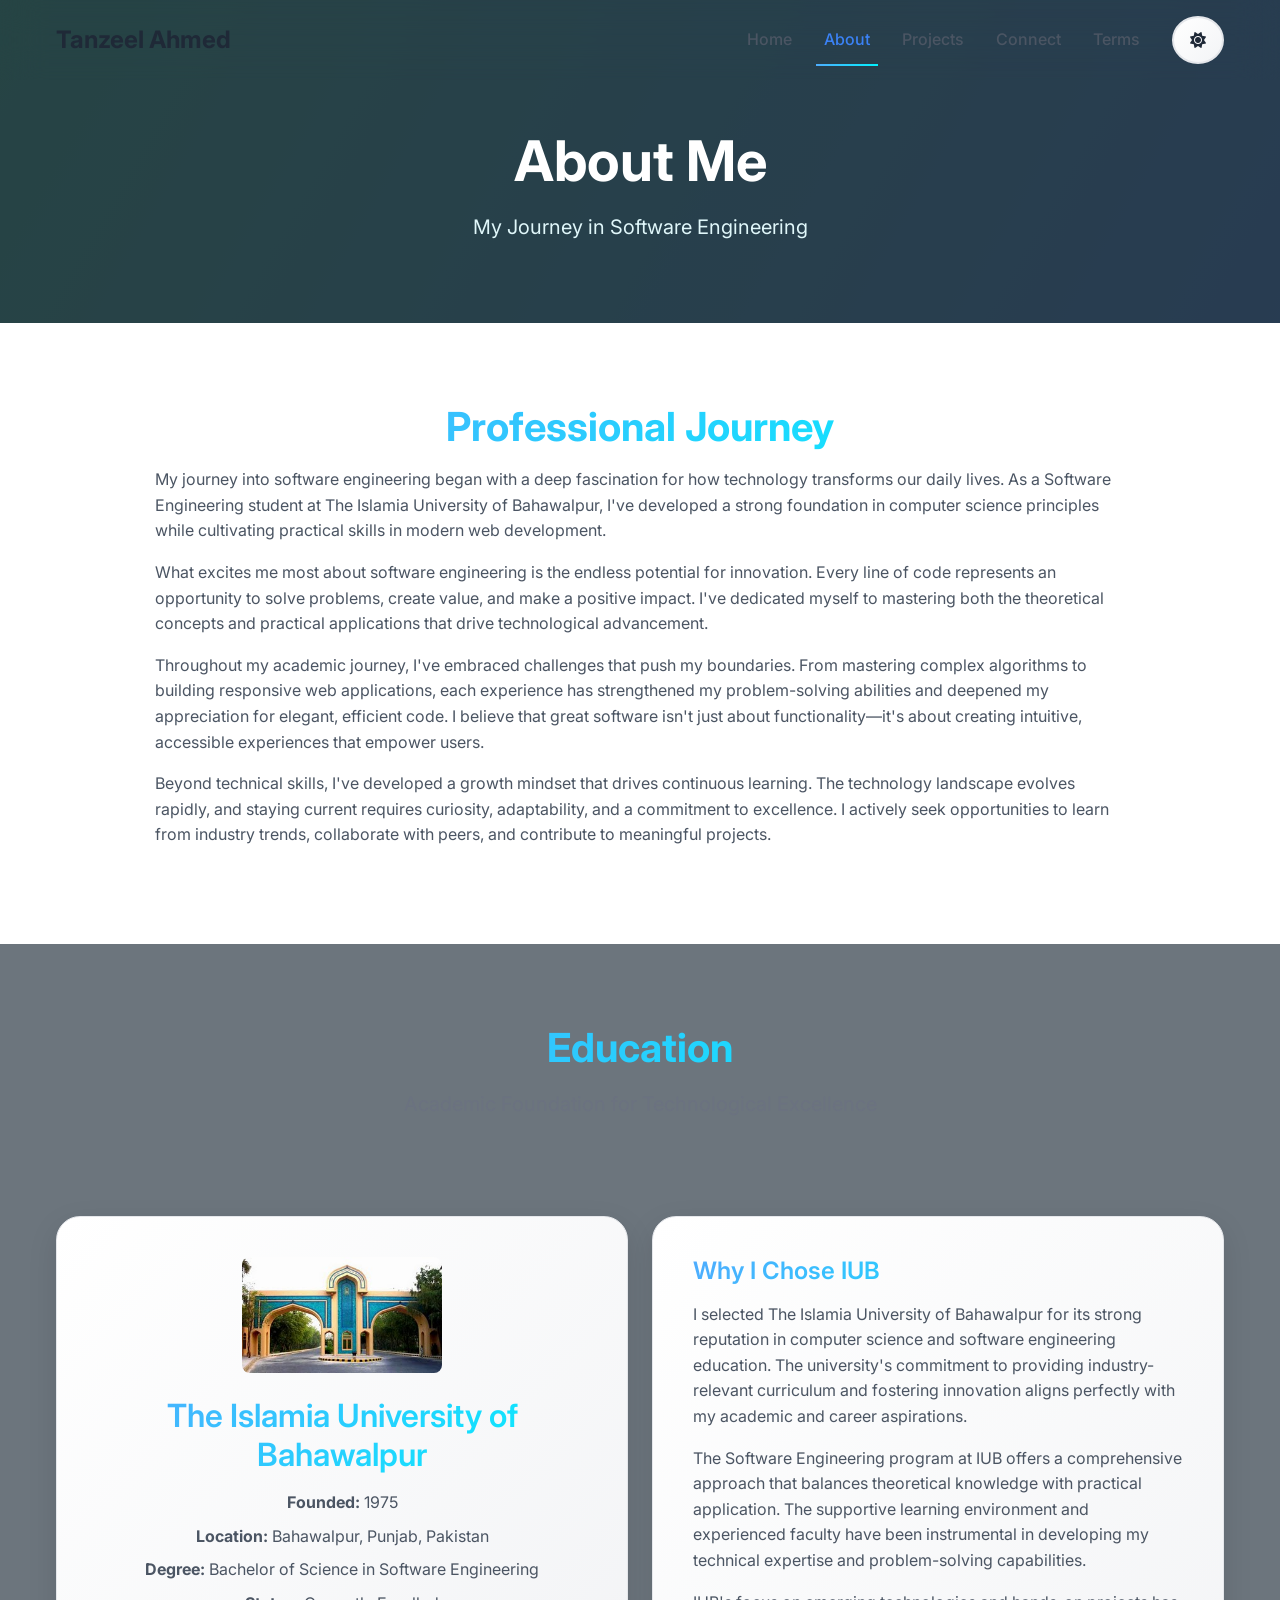
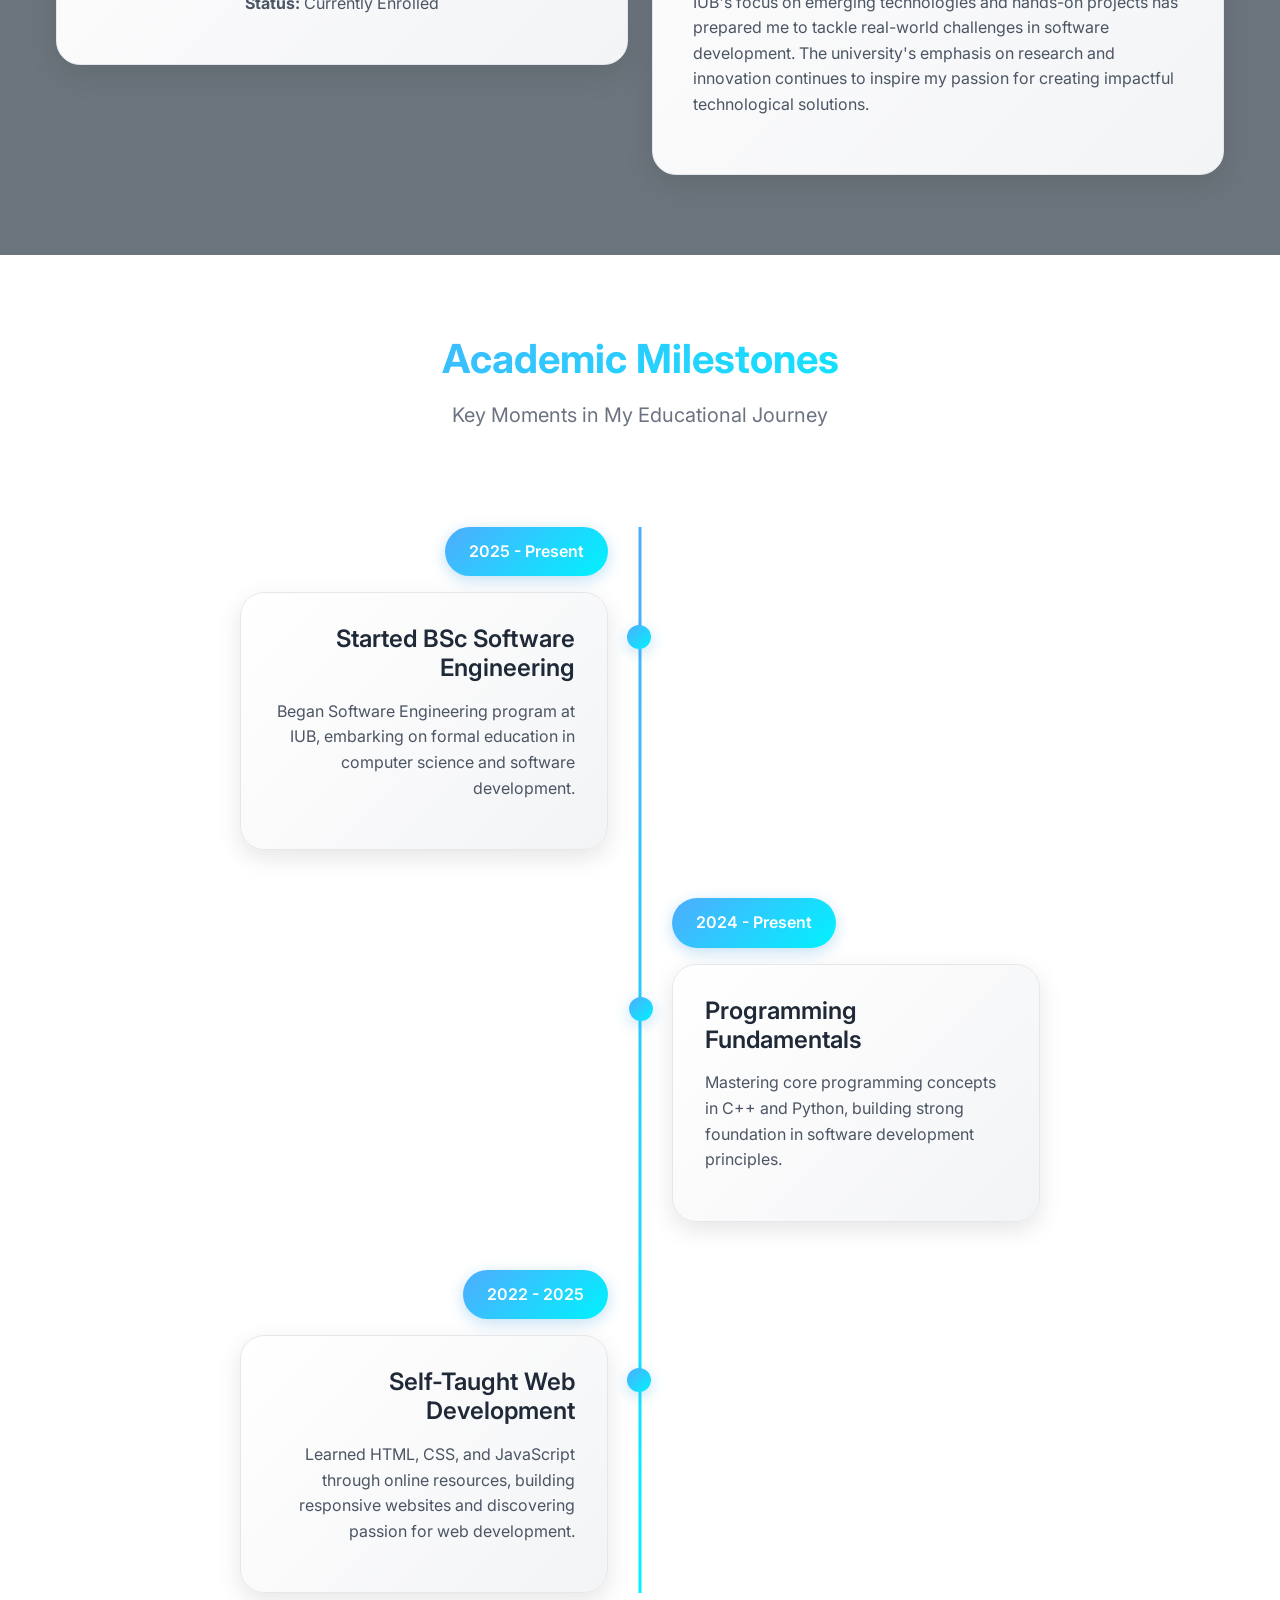
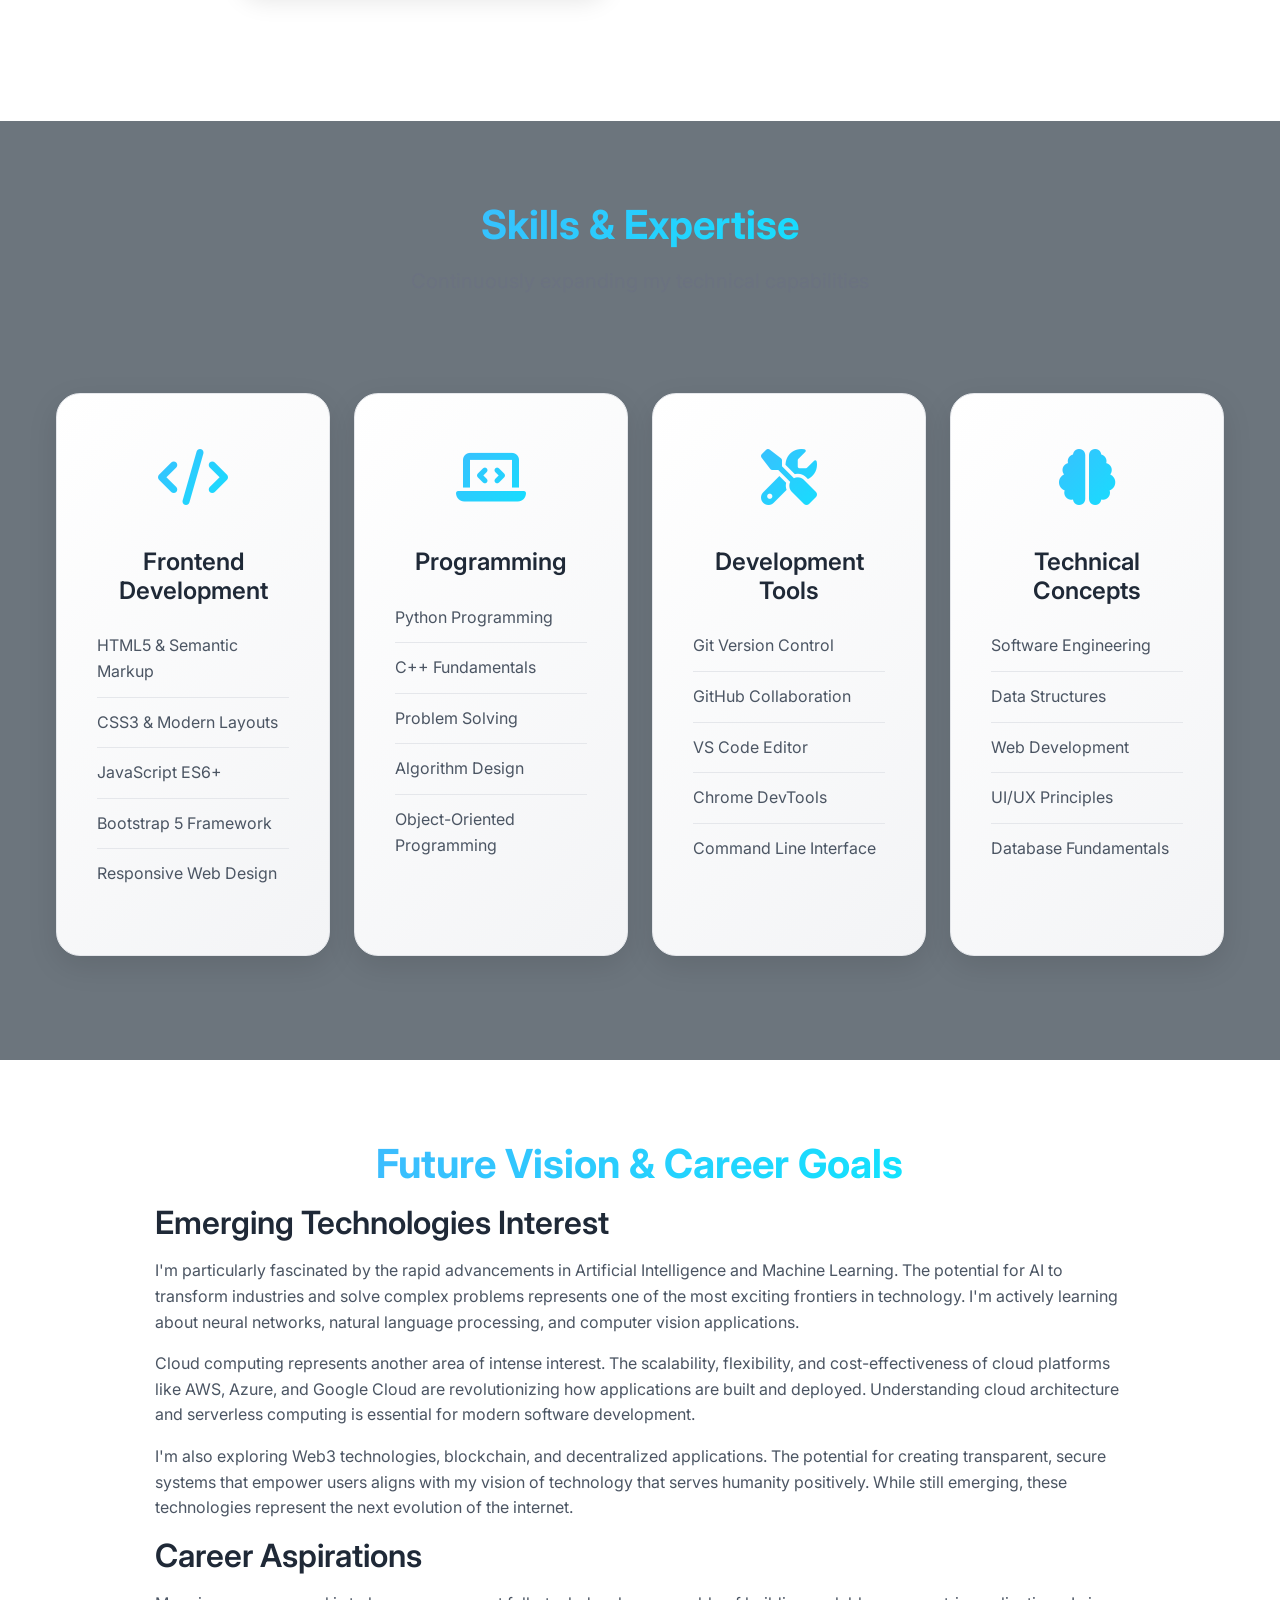
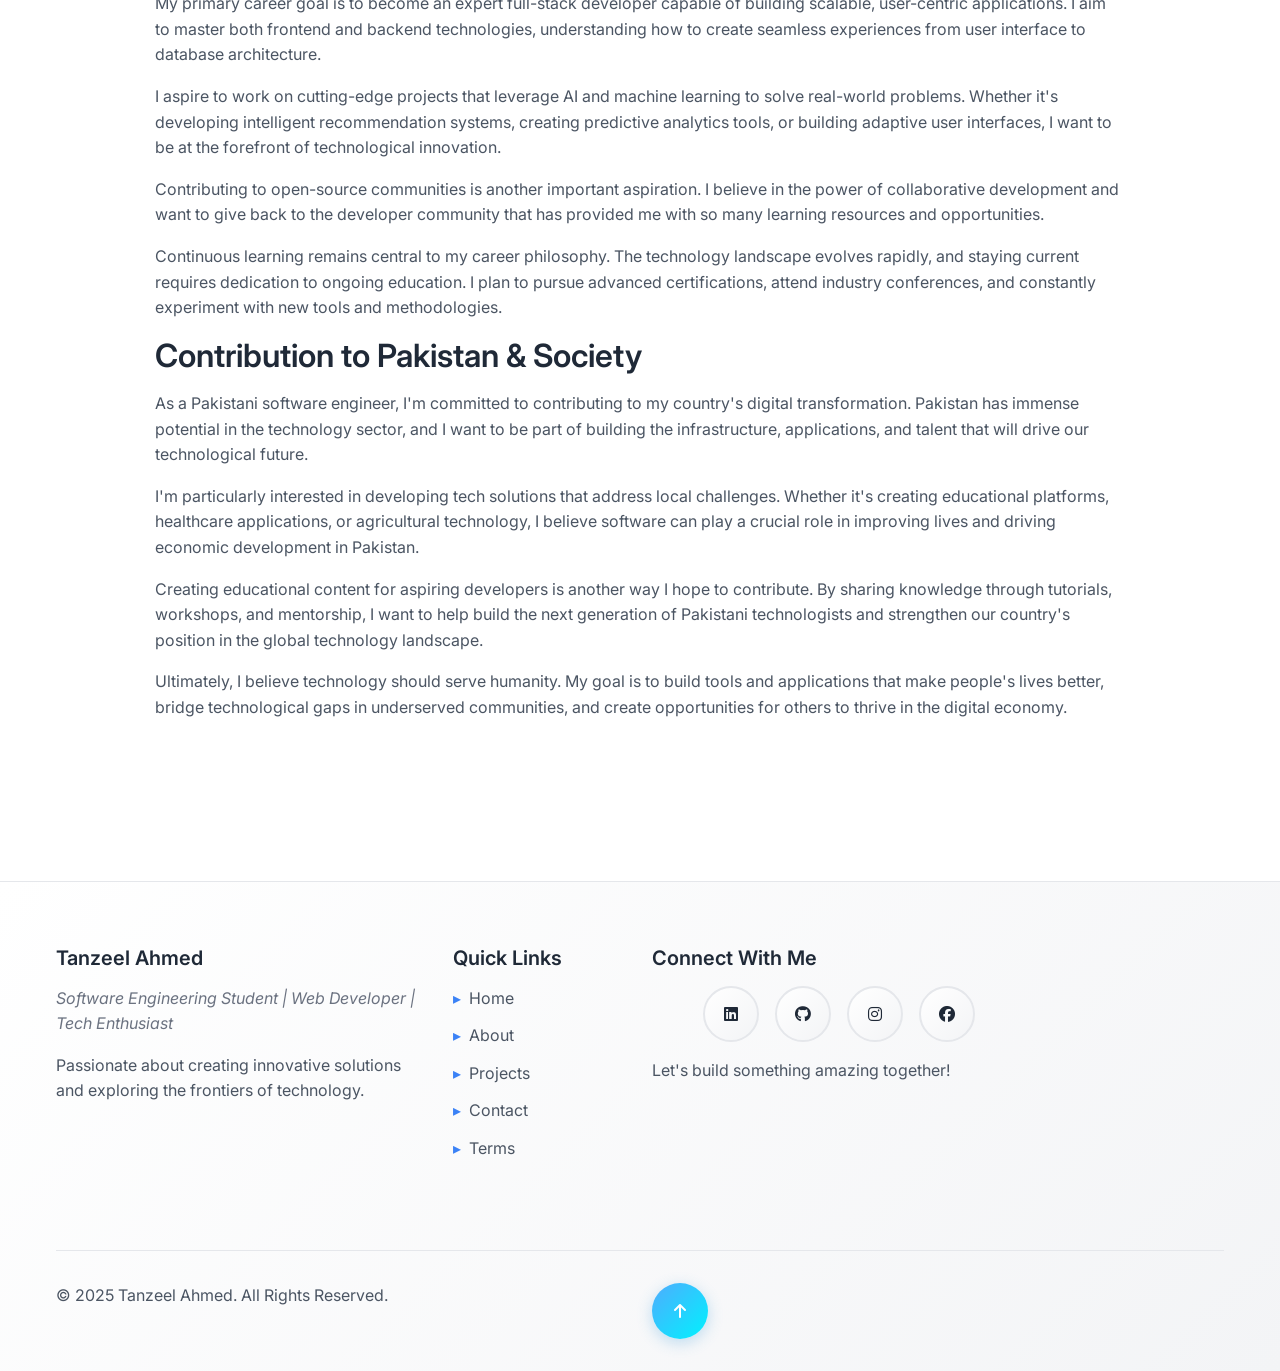
==== commit af6095e7: "changes" ====
--- a/about.html
+++ b/about.html
@@ -161,7 +161,7 @@
             <div class="education-card">
               <div class="university-logo">
                 <img
-                  src="images/iub.jpg"
+                  src="./images/iub (1).jpg"
                   alt="The Islamia University of Bahawalpur"
                   class="img-fluid"
                 />
@@ -209,7 +209,6 @@
         </div>
       </div>
     </section>
-
     <!-- Academic Milestones -->
     <section class="section-padding">
       <div class="container">
@@ -225,50 +224,7 @@
           <div class="col-lg-10 mx-auto">
             <div class="timeline" data-aos="fade-up">
               <div class="timeline-item">
-                <div class="timeline-date">2023 - Present</div>
-                <div class="timeline-content">
-                  <h4>Advanced Web Development</h4>
-                  <p>
-                    Mastered modern frontend frameworks and responsive design
-                    principles, building complex web applications with enhanced
-                    user experiences.
-                  </p>
-                </div>
-              </div>
-              <div class="timeline-item">
-                <div class="timeline-date">2022 - 2023</div>
-                <div class="timeline-content">
-                  <h4>Data Structures & Algorithms</h4>
-                  <p>
-                    Completed comprehensive course on data structures and
-                    algorithms, enhancing problem-solving skills and
-                    computational thinking.
-                  </p>
-                </div>
-              </div>
-              <div class="timeline-item">
-                <div class="timeline-date">2022</div>
-                <div class="timeline-content">
-                  <h4>E-commerce Project Development</h4>
-                  <p>
-                    Developed full-featured e-commerce website applying software
-                    engineering principles and modern development practices.
-                  </p>
-                </div>
-              </div>
-              <div class="timeline-item">
-                <div class="timeline-date">2021 - 2022</div>
-                <div class="timeline-content">
-                  <h4>Programming Fundamentals</h4>
-                  <p>
-                    Mastered core programming concepts in C++ and Python,
-                    building strong foundation in software development
-                    principles.
-                  </p>
-                </div>
-              </div>
-              <div class="timeline-item">
-                <div class="timeline-date">2021</div>
+                <div class="timeline-date">2025 - Present</div>
                 <div class="timeline-content">
                   <h4>Started BSc Software Engineering</h4>
                   <p>
@@ -279,13 +235,24 @@
                 </div>
               </div>
               <div class="timeline-item">
-                <div class="timeline-date">2020 - 2021</div>
+                <div class="timeline-date">2024 - Present</div>
+                <div class="timeline-content">
+                  <h4>Programming Fundamentals</h4>
+                  <p>
+                    Mastering core programming concepts in C++ and Python,
+                    building strong foundation in software development
+                    principles.
+                  </p>
+                </div>
+              </div>
+              <div class="timeline-item">
+                <div class="timeline-date">2022 - 2025</div>
                 <div class="timeline-content">
                   <h4>Self-Taught Web Development</h4>
                   <p>
                     Learned HTML, CSS, and JavaScript through online resources,
-                    building first responsive websites and discovering passion
-                    for web development.
+                    building responsive websites and discovering passion for web
+                    development.
                   </p>
                 </div>
               </div>
@@ -294,7 +261,6 @@
         </div>
       </div>
     </section>
-
     <!-- Skills & Expertise -->
     <section class="section-padding bg-secondary">
       <div class="container">
--- a/css/style.css
+++ b/css/style.css
@@ -1,8 +1,8 @@
-/* 1. CSS Variables (Dark/Light themes) */
+/* 1. CSS Variables (Dark/Light themes) - UPDATED WITH WEBGRADIENTS */
 :root {
   --bg-primary: #0f172a;
   --bg-secondary: #1e293b;
-  --bg-card: #334155;
+  --bg-card: #1f2937;
   --text-primary: #f8fafc;
   --text-secondary: #cbd5e1;
   --text-muted: #94a3b8;
@@ -11,28 +11,48 @@
   --accent-light: #60a5fa;
   --success: #10b981;
   --error: #ef4444;
-  --border: #475569;
-  --shadow: rgba(0, 0, 0, 0.3);
+  --border: #374151;
+  --shadow: rgba(0, 0, 0, 0.4);
+
+  /* UPDATED GRADIENTS - From WebGradients.com */
   --gradient-primary: linear-gradient(135deg, #667eea 0%, #764ba2 100%);
   --gradient-secondary: linear-gradient(135deg, #f093fb 0%, #f5576c 100%);
+  --gradient-hero: linear-gradient(120deg, #89f7fe 0%, #66a6ff 100%);
+  --gradient-accent: linear-gradient(135deg, #4facfe 0%, #00f2fe 100%);
+  --gradient-card: linear-gradient(135deg, #1f2937 0%, #374151 100%);
+  --gradient-success: linear-gradient(135deg, #43e97b 0%, #38f9d7 100%);
+  --gradient-warm: linear-gradient(135deg, #fa709a 0%, #fee140 100%);
+  --gradient-cool: linear-gradient(135deg, #a8edea 0%, #fed6e3 100%);
+  --gradient-dark: linear-gradient(135deg, #2c3e50 0%, #3498db 100%);
+  --gradient-premium: linear-gradient(135deg, #cd9cf2 0%, #f6f3ff 100%);
 }
 
 [data-theme="light"] {
   --bg-primary: #ffffff;
   --bg-secondary: #f8fafc;
   --bg-card: #ffffff;
-  --text-primary: #0f172a;
-  --text-secondary: #475569;
-  --text-muted: #64748b;
+  --text-primary: #1f2937;
+  --text-secondary: #4b5563;
+  --text-muted: #6b7280;
   --accent: #3b82f6;
   --accent-hover: #2563eb;
-  --accent-light: #3b82f6;
+  --accent-light: #818cf8;
   --success: #10b981;
   --error: #ef4444;
-  --border: #e2e8f0;
+  --border: #e5e7eb;
   --shadow: rgba(0, 0, 0, 0.1);
-  --gradient-primary: linear-gradient(135deg, #667eea 0%, #764ba2 100%);
-  --gradient-secondary: linear-gradient(135deg, #f093fb 0%, #f5576c 100%);
+
+  /* LIGHT THEME GRADIENTS - From WebGradients.com */
+  --gradient-primary: linear-gradient(135deg, #ffecd2 0%, #fcb69f 100%);
+  --gradient-secondary: linear-gradient(135deg, #a8edea 0%, #fed6e3 100%);
+  --gradient-hero: linear-gradient(120deg, #84fab0 0%, #8fd3f4 100%);
+  --gradient-accent: linear-gradient(135deg, #667eea 0%, #764ba2 100%);
+  --gradient-card: linear-gradient(135deg, #ffffff 0%, #f3f4f6 100%);
+  --gradient-success: linear-gradient(135deg, #d4fc79 0%, #96e6a1 100%);
+  --gradient-warm: linear-gradient(135deg, #f6d365 0%, #fda085 100%);
+  --gradient-cool: linear-gradient(135deg, #e0c3fc 0%, #8ec5fc 100%);
+  --gradient-dark: linear-gradient(135deg, #4facfe 0%, #00f2fe 100%);
+  --gradient-premium: linear-gradient(135deg, #cd9cf2 0%, #f6f3ff 100%);
 }
 
 /* 2. Reset & Base Styles */
@@ -48,7 +68,7 @@
 }
 
 body {
-  font-family: 'Inter', sans-serif;
+  font-family: "Inter", sans-serif;
   background: var(--bg-primary);
   color: var(--text-primary);
   line-height: 1.6;
@@ -57,7 +77,12 @@
 }
 
 /* 3. Typography */
-h1, h2, h3, h4, h5, h6 {
+h1,
+h2,
+h3,
+h4,
+h5,
+h6 {
   font-weight: 600;
   line-height: 1.2;
   margin-bottom: 1rem;
@@ -92,14 +117,14 @@
 }
 
 /* 5. Components */
-/* Buttons */
+/* Buttons - UPDATED WITH BETTER GRADIENTS */
 .btn {
   display: inline-flex;
   align-items: center;
   justify-content: center;
   padding: 0.75rem 1.5rem;
   border: none;
-  border-radius: 0.5rem;
+  border-radius: 0.75rem;
   font-weight: 500;
   text-decoration: none;
   transition: all 0.3s ease;
@@ -108,30 +133,33 @@
 }
 
 .btn-primary {
-  background: var(--accent);
+  background: var(--gradient-dark);
   color: white;
+  box-shadow: 0 4px 15px rgba(52, 152, 219, 0.3);
 }
 
 .btn-primary:hover {
-  background: var(--accent-hover);
+  background: linear-gradient(135deg, #2980b9 0%, #2c3e50 100%);
   transform: translateY(-2px);
-  box-shadow: 0 10px 20px var(--shadow);
+  box-shadow: 0 8px 25px rgba(52, 152, 219, 0.4);
 }
 
 .btn-outline {
   background: transparent;
   color: var(--accent);
   border: 2px solid var(--accent);
+  backdrop-filter: blur(10px);
 }
 
 .btn-outline:hover {
-  background: var(--accent);
+  background: var(--gradient-dark);
   color: white;
   transform: translateY(-2px);
+  box-shadow: 0 8px 25px rgba(52, 152, 219, 0.3);
 }
 
 .btn-theme-toggle {
-  background: var(--bg-card);
+  background: var(--gradient-card);
   color: var(--text-primary);
   border: 2px solid var(--border);
   border-radius: 50%;
@@ -140,26 +168,30 @@
   display: flex;
   align-items: center;
   justify-content: center;
+  backdrop-filter: blur(10px);
 }
 
 .btn-theme-toggle:hover {
-  background: var(--accent);
+  background: var(--gradient-dark);
   color: white;
   transform: rotate(15deg);
-}
-
-/* Cards */
+  box-shadow: 0 4px 15px rgba(52, 152, 219, 0.3);
+}
+
+/* Cards - UPDATED GRADIENTS */
 .card {
-  background: var(--bg-card);
+  background: var(--gradient-card);
   border-radius: 1rem;
   padding: 2rem;
-  box-shadow: 0 4px 6px var(--shadow);
-  transition: all 0.3s ease;
+  box-shadow: 0 4px 20px var(--shadow);
+  transition: all 0.3s ease;
+  border: 1px solid var(--border);
 }
 
 .card-hover:hover {
-  transform: translateY(-10px);
+  transform: translateY(-8px);
   box-shadow: 0 20px 40px var(--shadow);
+  background: linear-gradient(135deg, var(--bg-card), var(--bg-secondary));
 }
 
 /* 6. Navigation */
@@ -167,13 +199,14 @@
   background: transparent;
   padding: 1rem 0;
   transition: all 0.3s ease;
-  backdrop-filter: blur(10px);
+  backdrop-filter: blur(20px);
 }
 
 .navbar.scrolled {
-  background: var(--bg-primary);
-  box-shadow: 0 2px 20px var(--shadow);
+  background: rgba(15, 23, 42, 0.9);
+  box-shadow: 0 2px 30px var(--shadow);
   padding: 0.5rem 0;
+  backdrop-filter: blur(20px);
 }
 
 .navbar-brand {
@@ -188,11 +221,28 @@
   font-weight: 500;
   margin: 0 0.5rem;
   transition: color 0.3s ease;
+  position: relative;
 }
 
 .navbar-nav .nav-link:hover,
 .navbar-nav .nav-link.active {
   color: var(--accent);
+}
+
+.navbar-nav .nav-link::after {
+  content: "";
+  position: absolute;
+  bottom: -5px;
+  left: 0;
+  width: 0;
+  height: 2px;
+  background: var(--gradient-dark);
+  transition: width 0.3s ease;
+}
+
+.navbar-nav .nav-link:hover::after,
+.navbar-nav .nav-link.active::after {
+  width: 100%;
 }
 
 .navbar-toggler {
@@ -201,24 +251,24 @@
   color: var(--text-primary);
 }
 
-/* 7. Hero Section */
+/* 7. Hero Section - UPDATED WITH BEAUTIFUL GRADIENT */
 .hero-section {
   min-height: 100vh;
   display: flex;
   align-items: center;
   position: relative;
-  background: var(--gradient-primary);
+  background: var(--gradient-hero);
   overflow: hidden;
 }
 
 .hero-section::before {
-  content: '';
+  content: "";
   position: absolute;
   top: 0;
   left: 0;
   right: 0;
   bottom: 0;
-  background: rgba(15, 23, 42, 0.8);
+  background: rgba(15, 23, 42, 0.7);
 }
 
 .hero-content {
@@ -230,9 +280,10 @@
   font-size: 4rem;
   font-weight: 700;
   margin-bottom: 1rem;
-  background: linear-gradient(135deg, #60a5fa, #3b82f6);
+  background: linear-gradient(135deg, #ffffff, #e0f7fa);
   -webkit-background-clip: text;
   -webkit-text-fill-color: transparent;
+  background-clip: text;
 }
 
 .typewriter-container {
@@ -243,23 +294,29 @@
 }
 
 .typewriter-text {
-  color: var(--accent-light);
+  color: #e0f7fa;
+  font-weight: 600;
 }
 
 .cursor {
   animation: blink 1s infinite;
-  color: var(--accent);
+  color: var(--accent-light);
 }
 
 @keyframes blink {
-  0%, 100% { opacity: 1; }
-  50% { opacity: 0; }
+  0%,
+  100% {
+    opacity: 1;
+  }
+  50% {
+    opacity: 0;
+  }
 }
 
 .hero-description {
   font-size: 1.25rem;
   margin-bottom: 2rem;
-  color: var(--text-secondary);
+  color: #e0f7fa;
   max-width: 600px;
 }
 
@@ -279,8 +336,9 @@
   height: 400px;
   border-radius: 50%;
   object-fit: cover;
-  border: 4px solid var(--accent);
-  box-shadow: 0 20px 40px var(--shadow);
+  border: 4px solid rgba(132, 250, 176, 0.8);
+  box-shadow: 0 20px 40px rgba(0, 0, 0, 0.3);
+  backdrop-filter: blur(10px);
 }
 
 .image-glow {
@@ -291,16 +349,23 @@
   width: 420px;
   height: 420px;
   border-radius: 50%;
-  background: var(--accent);
-  opacity: 0.2;
-  filter: blur(20px);
+  background: var(--gradient-success);
+  opacity: 0.3;
+  filter: blur(30px);
   z-index: -1;
-  animation: pulse 2s infinite;
+  animation: pulse 3s infinite;
 }
 
 @keyframes pulse {
-  0%, 100% { transform: translate(-50%, -50%) scale(1); }
-  50% { transform: translate(-50%, -50%) scale(1.05); }
+  0%,
+  100% {
+    transform: translate(-50%, -50%) scale(1);
+    opacity: 0.3;
+  }
+  50% {
+    transform: translate(-50%, -50%) scale(1.1);
+    opacity: 0.5;
+  }
 }
 
 .scroll-indicator {
@@ -314,14 +379,19 @@
 .scroll-arrow {
   width: 2rem;
   height: 2rem;
-  border-right: 3px solid var(--text-primary);
-  border-bottom: 3px solid var(--text-primary);
+  border-right: 3px solid rgba(255, 255, 255, 0.8);
+  border-bottom: 3px solid rgba(255, 255, 255, 0.8);
   transform: rotate(45deg);
 }
 
 @keyframes bounce {
-  0%, 100% { transform: translateX(-50%) translateY(0); }
-  50% { transform: translateX(-50%) translateY(-10px); }
+  0%,
+  100% {
+    transform: translateX(-50%) translateY(0);
+  }
+  50% {
+    transform: translateX(-50%) translateY(-10px);
+  }
 }
 
 /* 8. About Section */
@@ -330,9 +400,10 @@
   font-weight: 700;
   text-align: center;
   margin-bottom: 1rem;
-  background: linear-gradient(135deg, #60a5fa, #3b82f6);
+  background: var(--gradient-dark);
   -webkit-background-clip: text;
   -webkit-text-fill-color: transparent;
+  background-clip: text;
 }
 
 .section-subtitle {
@@ -346,16 +417,17 @@
   font-size: 1.125rem;
   line-height: 1.8;
   margin-bottom: 1.5rem;
-}
-
-/* 9. Skills Section */
+  color: var(--text-secondary);
+}
+
+/* 9. Skills Section - UPDATED GRADIENTS */
 .skill-item {
   margin-bottom: 2rem;
 }
 
 .skill-header {
   display: flex;
-  justify-content: between;
+  justify-content: space-between;
   align-items: center;
   margin-bottom: 0.5rem;
 }
@@ -371,37 +443,89 @@
 }
 
 .progress {
-  height: 8px;
-  background: var(--bg-card);
-  border-radius: 4px;
+  height: 10px;
+  background: var(--bg-secondary);
+  border-radius: 10px;
   overflow: hidden;
+  box-shadow: inset 0 2px 4px rgba(0, 0, 0, 0.1);
 }
 
 .progress-bar {
   height: 100%;
-  background: var(--accent);
-  border-radius: 4px;
+  background: var(--gradient-success);
+  border-radius: 10px;
   width: 0;
   transition: width 1.5s ease-out;
-}
-
-/* 10. Projects Section */
+  position: relative;
+  overflow: hidden;
+}
+
+.progress-bar::after {
+  content: "";
+  position: absolute;
+  top: 0;
+  left: -100%;
+  width: 100%;
+  height: 100%;
+  background: linear-gradient(
+    90deg,
+    transparent,
+    rgba(255, 255, 255, 0.4),
+    transparent
+  );
+  animation: shine 2s infinite;
+}
+
+@keyframes shine {
+  0% {
+    left: -100%;
+  }
+  100% {
+    left: 100%;
+  }
+}
+
+/* 10. Projects Section - UPDATED GRADIENTS */
 .project-card {
-  background: var(--bg-card);
-  border-radius: 1rem;
+  background: var(--gradient-card);
+  border-radius: 1.5rem;
   overflow: hidden;
-  box-shadow: 0 4px 6px var(--shadow);
-  transition: all 0.3s ease;
+  box-shadow: 0 8px 30px var(--shadow);
+  transition: all 0.4s cubic-bezier(0.175, 0.885, 0.32, 1.275);
   height: 100%;
+  border: 1px solid var(--border);
+  position: relative;
+}
+
+.project-card::before {
+  content: "";
+  position: absolute;
+  top: 0;
+  left: -100%;
+  width: 100%;
+  height: 100%;
+  background: linear-gradient(
+    90deg,
+    transparent,
+    rgba(79, 172, 254, 0.1),
+    transparent
+  );
+  transition: left 0.6s ease;
+}
+
+.project-card:hover::before {
+  left: 100%;
 }
 
 .project-card:hover {
-  transform: translateY(-10px);
-  box-shadow: 0 20px 40px var(--shadow);
+  transform: translateY(-12px);
+  box-shadow: 0 25px 50px rgba(79, 172, 254, 0.2);
+  border-color: var(--accent);
 }
 
 .project-card.featured {
   border: 2px solid var(--accent);
+  box-shadow: 0 15px 40px rgba(79, 172, 254, 0.3);
 }
 
 .project-image {
@@ -413,7 +537,7 @@
   width: 100%;
   height: 250px;
   object-fit: cover;
-  transition: transform 0.3s ease;
+  transition: transform 0.5s ease;
 }
 
 .project-card:hover .project-image img {
@@ -426,7 +550,11 @@
   left: 0;
   right: 0;
   bottom: 0;
-  background: rgba(15, 23, 42, 0.8);
+  background: linear-gradient(
+    135deg,
+    rgba(30, 41, 59, 0.9),
+    rgba(15, 23, 42, 0.9)
+  );
   display: flex;
   align-items: center;
   justify-content: center;
@@ -439,13 +567,17 @@
 }
 
 .project-content {
-  padding: 1.5rem;
+  padding: 2rem;
 }
 
 .project-title {
   font-size: 1.5rem;
   font-weight: 600;
   margin-bottom: 1rem;
+  background: var(--gradient-dark);
+  -webkit-background-clip: text;
+  -webkit-text-fill-color: transparent;
+  background-clip: text;
 }
 
 .project-tech {
@@ -456,12 +588,19 @@
 }
 
 .tech-badge {
-  background: var(--accent);
+  background: var(--gradient-dark);
   color: white;
-  padding: 0.25rem 0.75rem;
+  padding: 0.5rem 1rem;
   border-radius: 1rem;
   font-size: 0.875rem;
   font-weight: 500;
+  box-shadow: 0 2px 8px rgba(52, 152, 219, 0.3);
+  transition: all 0.3s ease;
+}
+
+.tech-badge:hover {
+  transform: translateY(-2px);
+  box-shadow: 0 4px 15px rgba(52, 152, 219, 0.4);
 }
 
 .project-description {
@@ -469,12 +608,13 @@
   line-height: 1.6;
 }
 
-/* 11. Contact Section */
+/* 11. Contact Section - UPDATED GRADIENTS */
 .contact-form-container {
-  background: var(--bg-card);
+  background: var(--gradient-card);
   padding: 3rem;
-  border-radius: 1rem;
-  box-shadow: 0 4px 6px var(--shadow);
+  border-radius: 1.5rem;
+  box-shadow: 0 15px 40px var(--shadow);
+  border: 1px solid var(--border);
 }
 
 .form-group {
@@ -490,18 +630,20 @@
 
 .form-control {
   width: 100%;
-  padding: 0.75rem 1rem;
+  padding: 1rem 1.25rem;
   border: 2px solid var(--border);
-  border-radius: 0.5rem;
+  border-radius: 0.75rem;
   background: var(--bg-primary);
   color: var(--text-primary);
   transition: all 0.3s ease;
+  font-size: 1rem;
 }
 
 .form-control:focus {
   outline: none;
   border-color: var(--accent);
-  box-shadow: 0 0 0 3px rgba(59, 130, 246, 0.1);
+  box-shadow: 0 0 0 4px rgba(79, 172, 254, 0.1);
+  background: var(--gradient-card);
 }
 
 .form-error {
@@ -512,23 +654,29 @@
 }
 
 .contact-card {
-  background: var(--bg-card);
-  padding: 2rem;
-  border-radius: 1rem;
-  box-shadow: 0 4px 6px var(--shadow);
+  background: var(--gradient-card);
+  padding: 2.5rem;
+  border-radius: 1.5rem;
+  box-shadow: 0 10px 30px var(--shadow);
   height: 100%;
   transition: all 0.3s ease;
+  border: 1px solid var(--border);
+  text-align: center;
 }
 
 .contact-card:hover {
-  transform: translateY(-5px);
-  box-shadow: 0 10px 25px var(--shadow);
+  transform: translateY(-8px);
+  box-shadow: 0 20px 40px var(--shadow);
+  border-color: var(--accent);
 }
 
 .contact-icon {
-  font-size: 3rem;
-  color: var(--accent);
-  margin-bottom: 1rem;
+  font-size: 3.5rem;
+  margin-bottom: 1.5rem;
+  background: var(--gradient-dark);
+  -webkit-background-clip: text;
+  -webkit-text-fill-color: transparent;
+  background-clip: text;
 }
 
 .social-links-large {
@@ -541,18 +689,20 @@
   display: flex;
   align-items: center;
   gap: 1rem;
-  padding: 1rem;
-  background: var(--bg-card);
-  border-radius: 0.5rem;
+  padding: 1.25rem;
+  background: var(--gradient-card);
+  border-radius: 1rem;
   color: var(--text-primary);
   text-decoration: none;
   transition: all 0.3s ease;
+  border: 1px solid var(--border);
 }
 
 .social-link-large:hover {
-  background: var(--accent);
+  background: var(--gradient-dark);
   color: white;
   transform: translateX(10px);
+  box-shadow: 0 8px 25px rgba(52, 152, 219, 0.3);
 }
 
 .social-link-large i {
@@ -563,43 +713,59 @@
 .info-card {
   display: flex;
   align-items: center;
-  gap: 1rem;
+  gap: 1.5rem;
   padding: 1.5rem;
-  background: var(--bg-card);
-  border-radius: 0.5rem;
+  background: var(--gradient-card);
+  border-radius: 1rem;
   margin-bottom: 1rem;
+  border: 1px solid var(--border);
+  transition: all 0.3s ease;
+}
+
+.info-card:hover {
+  transform: translateX(5px);
+  border-color: var(--accent);
 }
 
 .info-icon {
-  font-size: 2rem;
-  color: var(--accent);
+  font-size: 2.5rem;
+  background: var(--gradient-dark);
+  -webkit-background-clip: text;
+  -webkit-text-fill-color: transparent;
+  background-clip: text;
 }
 
 .availability-badge {
-  background: var(--success);
+  background: var(--gradient-success);
   color: white;
-  padding: 0.25rem 0.75rem;
+  padding: 0.5rem 1rem;
   border-radius: 1rem;
   font-size: 0.875rem;
-  font-weight: 500;
+  font-weight: 600;
+  box-shadow: 0 4px 15px rgba(67, 233, 123, 0.3);
 }
 
 .success-icon {
-  font-size: 4rem;
-  color: var(--success);
-  margin-bottom: 1rem;
-}
-
-/* 12. Footer */
+  font-size: 5rem;
+  background: var(--gradient-success);
+  -webkit-background-clip: text;
+  -webkit-text-fill-color: transparent;
+  background-clip: text;
+  margin-bottom: 1.5rem;
+}
+
+/* 12. Footer - UPDATED GRADIENTS */
 .footer {
-  background: var(--bg-secondary);
-  padding: 3rem 0 1rem;
-  margin-top: 3rem;
+  background: var(--gradient-card);
+  padding: 4rem 0 2rem;
+  margin-top: 4rem;
+  border-top: 1px solid var(--border);
 }
 
 .footer-about {
   font-style: italic;
   color: var(--text-muted);
+  line-height: 1.6;
 }
 
 .footer-links {
@@ -608,56 +774,92 @@
 }
 
 .footer-links li {
-  margin-bottom: 0.5rem;
+  margin-bottom: 0.75rem;
 }
 
 .footer-links a {
   color: var(--text-secondary);
   text-decoration: none;
-  transition: color 0.3s ease;
+  transition: all 0.3s ease;
+  position: relative;
+  padding-left: 1rem;
+}
+
+.footer-links a::before {
+  content: "▸";
+  position: absolute;
+  left: 0;
+  color: var(--accent);
+  transition: transform 0.3s ease;
 }
 
 .footer-links a:hover {
   color: var(--accent);
+  transform: translateX(5px);
+}
+
+.footer-links a:hover::before {
+  transform: translateX(3px);
 }
 
 .social-links {
   display: flex;
   gap: 1rem;
+  justify-content: center;
 }
 
 .social-link {
   display: flex;
   align-items: center;
   justify-content: center;
-  width: 3rem;
-  height: 3rem;
-  background: var(--bg-card);
+  width: 3.5rem;
+  height: 3.5rem;
+  background: var(--gradient-card);
   color: var(--text-primary);
   border-radius: 50%;
   text-decoration: none;
   transition: all 0.3s ease;
+  border: 2px solid var(--border);
+  position: relative;
+  overflow: hidden;
+}
+
+.social-link::before {
+  content: "";
+  position: absolute;
+  top: 0;
+  left: -100%;
+  width: 100%;
+  height: 100%;
+  background: var(--gradient-dark);
+  transition: left 0.3s ease;
+  z-index: -1;
+}
+
+.social-link:hover::before {
+  left: 0;
 }
 
 .social-link:hover {
-  background: var(--accent);
   color: white;
-  transform: scale(1.2) rotate(5deg);
+  transform: scale(1.1) rotate(5deg);
+  border-color: transparent;
+  box-shadow: 0 8px 25px rgba(52, 152, 219, 0.3);
 }
 
 .footer-bottom {
   border-top: 1px solid var(--border);
   padding-top: 2rem;
-  margin-top: 2rem;
+  margin-top: 3rem;
 }
 
 .back-to-top {
-  background: var(--accent);
+  background: var(--gradient-dark);
   color: white;
   border: none;
   border-radius: 50%;
-  width: 3rem;
-  height: 3rem;
+  width: 3.5rem;
+  height: 3.5rem;
   display: flex;
   align-items: center;
   justify-content: center;
@@ -665,6 +867,7 @@
   transition: all 0.3s ease;
   opacity: 0;
   visibility: hidden;
+  box-shadow: 0 4px 15px rgba(52, 152, 219, 0.3);
 }
 
 .back-to-top.show {
@@ -673,188 +876,29 @@
 }
 
 .back-to-top:hover {
-  background: var(--accent-hover);
-  transform: translateY(-2px);
-}
-
-/* 13. Animations & Transitions */
-[data-aos] {
-  transition: all 0.6s ease;
-}
-
-/* 14. Utilities */
-.bg-secondary {
-  background: var(--bg-secondary);
-}
-
-.text-center {
-  text-align: center;
-}
-
-.mt-3 { margin-top: 1rem; }
-.mt-4 { margin-top: 1.5rem; }
-.mt-5 { margin-top: 3rem; }
-.mb-3 { margin-bottom: 1rem; }
-.mb-4 { margin-bottom: 1.5rem; }
-.mb-5 { margin-bottom: 3rem; }
-.me-3 { margin-right: 1rem; }
-.ms-3 { margin-left: 1rem; }
-.ms-auto { margin-left: auto; }
-
-.d-none { display: none; }
-.d-block { display: block; }
-.d-flex { display: flex; }
-
-/* 15. Responsive Media Queries */
-@media (max-width: 768px) {
-  h1 {
-    font-size: 2.5rem;
-  }
-  
-  h2 {
-    font-size: 2rem;
-  }
-  
-  h3 {
-    font-size: 1.75rem;
-  }
-  
-  .hero-title {
-    font-size: 2.5rem;
-  }
-  
-  .typewriter-container {
-    font-size: 1.5rem;
-  }
-  
-  .profile-image {
-    width: 300px;
-    height: 300px;
-  }
-  
-  .image-glow {
-    width: 320px;
-    height: 320px;
-  }
-  
-  .section-padding {
-    padding: 3rem 0;
-  }
-  
-  .hero-buttons {
-    flex-direction: column;
-    align-items: flex-start;
-  }
-  
-  .contact-form-container {
-    padding: 2rem 1rem;
-  }
-  
-  .social-links {
-    justify-content: center;
-  }
-  
-  .footer-bottom .text-end {
-    text-align: center !important;
-    margin-top: 1rem;
-  }
-}
-
-@media (max-width: 576px) {
-  .container {
-    padding: 0 0.5rem;
-  }
-  
-  h1 {
-    font-size: 2rem;
-  }
-  
-  h2 {
-    font-size: 1.75rem;
-  }
-  
-  .hero-title {
-    font-size: 2rem;
-  }
-  
-  .profile-image {
-    width: 250px;
-    height: 250px;
-  }
-  
-  .image-glow {
-    width: 270px;
-    height: 270px;
-  }
-  
-  .btn {
-    width: 100%;
-    justify-content: center;
-  }
-}
-
-/* Print Styles */
-@media print {
-  .navbar,
-  .footer,
-  .back-to-top,
-  .btn-theme-toggle {
-    display: none;
-  }
-  
-  body {
-    background: white;
-    color: black;
-  }
-  
-  .hero-section {
-    min-height: auto;
-    background: none;
-  }
-  
-  .hero-section::before {
-    display: none;
-  }
-}
-
-/* Reduced Motion Support */
-@media (prefers-reduced-motion: reduce) {
-  *,
-  *::before,
-  *::after {
-    animation-duration: 0.01ms !important;
-    animation-iteration-count: 1 !important;
-    transition-duration: 0.01ms !important;
-  }
-}
-
-/* High Contrast Support */
-@media (prefers-contrast: high) {
-  :root {
-    --bg-primary: #000000;
-    --bg-secondary: #111111;
-    --text-primary: #ffffff;
-    --text-secondary: #cccccc;
-    --accent: #ffff00;
-  }
-}
-
-/* Page Header Styles */
+  background: var(--gradient-success);
+  transform: translateY(-3px);
+  box-shadow: 0 8px 25px rgba(67, 233, 123, 0.4);
+}
+
+/* Rest of the CSS remains the same with updated gradient variables... */
+
+/* Page Header Styles - UPDATED GRADIENTS */
 .page-header {
   padding: 8rem 0 4rem;
-  background: var(--gradient-primary);
+  background: var(--gradient-hero);
   position: relative;
   overflow: hidden;
 }
 
 .page-header::before {
-  content: '';
+  content: "";
   position: absolute;
   top: 0;
   left: 0;
   right: 0;
   bottom: 0;
-  background: rgba(15, 23, 42, 0.9);
+  background: rgba(15, 23, 42, 0.8);
 }
 
 .page-title {
@@ -869,17 +913,24 @@
 .page-subtitle {
   position: relative;
   z-index: 2;
-  color: var(--text-secondary);
+  color: #e0f7fa;
   font-size: 1.25rem;
 }
 
-/* Education Section Styles */
+/* Education Section Styles - UPDATED GRADIENTS */
 .education-card {
-  background: var(--bg-card);
-  padding: 2rem;
-  border-radius: 1rem;
-  box-shadow: 0 4px 6px var(--shadow);
+  background: var(--gradient-card);
+  padding: 2.5rem;
+  border-radius: 1.5rem;
+  box-shadow: 0 10px 30px var(--shadow);
   text-align: center;
+  border: 1px solid var(--border);
+  transition: all 0.3s ease;
+}
+
+.education-card:hover {
+  transform: translateY(-5px);
+  box-shadow: 0 20px 40px var(--shadow);
 }
 
 .university-logo img {
@@ -890,28 +941,42 @@
 }
 
 .education-info h3 {
-  color: var(--accent);
+  background: var(--gradient-dark);
+  -webkit-background-clip: text;
+  -webkit-text-fill-color: transparent;
+  background-clip: text;
   margin-bottom: 1rem;
 }
 
 .education-details p {
   margin-bottom: 0.5rem;
+  color: var(--text-secondary);
 }
 
 .why-iub {
-  background: var(--bg-card);
-  padding: 2rem;
-  border-radius: 1rem;
-  box-shadow: 0 4px 6px var(--shadow);
+  background: var(--gradient-card);
+  padding: 2.5rem;
+  border-radius: 1.5rem;
+  box-shadow: 0 10px 30px var(--shadow);
   height: 100%;
+  border: 1px solid var(--border);
+  transition: all 0.3s ease;
+}
+
+.why-iub:hover {
+  transform: translateY(-5px);
+  box-shadow: 0 20px 40px var(--shadow);
 }
 
 .why-iub h4 {
-  color: var(--accent);
+  background: var(--gradient-dark);
+  -webkit-background-clip: text;
+  -webkit-text-fill-color: transparent;
+  background-clip: text;
   margin-bottom: 1rem;
 }
 
-/* Timeline Styles */
+/* Timeline Styles - UPDATED GRADIENTS */
 .timeline {
   position: relative;
   max-width: 800px;
@@ -919,13 +984,13 @@
 }
 
 .timeline::before {
-  content: '';
+  content: "";
   position: absolute;
   left: 50%;
   top: 0;
   bottom: 0;
-  width: 2px;
-  background: var(--accent);
+  width: 3px;
+  background: var(--gradient-dark);
   transform: translateX(-50%);
 }
 
@@ -946,61 +1011,75 @@
 }
 
 .timeline-date {
-  background: var(--accent);
+  background: var(--gradient-dark);
   color: white;
-  padding: 0.5rem 1rem;
-  border-radius: 1rem;
+  padding: 0.75rem 1.5rem;
+  border-radius: 2rem;
   font-weight: 600;
   display: inline-block;
   margin-bottom: 1rem;
+  box-shadow: 0 4px 15px rgba(52, 152, 219, 0.3);
 }
 
 .timeline-content {
-  background: var(--bg-card);
-  padding: 1.5rem;
-  border-radius: 1rem;
-  box-shadow: 0 4px 6px var(--shadow);
-  position: relative;
+  background: var(--gradient-card);
+  padding: 2rem;
+  border-radius: 1.5rem;
+  box-shadow: 0 8px 25px var(--shadow);
+  position: relative;
+  border: 1px solid var(--border);
+  transition: all 0.3s ease;
+}
+
+.timeline-content:hover {
+  transform: translateY(-5px);
+  box-shadow: 0 15px 40px var(--shadow);
 }
 
 .timeline-content::before {
-  content: '';
+  content: "";
   position: absolute;
-  width: 1rem;
-  height: 1rem;
-  background: var(--accent);
+  width: 1.5rem;
+  height: 1.5rem;
+  background: var(--gradient-dark);
   border-radius: 50%;
-  top: 1.5rem;
+  top: 2rem;
+  box-shadow: 0 4px 15px rgba(52, 152, 219, 0.3);
 }
 
 .timeline-item:nth-child(odd) .timeline-content::before {
-  right: -2.5rem;
+  right: -2.75rem;
 }
 
 .timeline-item:nth-child(even) .timeline-content::before {
-  left: -2.5rem;
-}
-
-/* Skills Category Styles */
+  left: -2.75rem;
+}
+
+/* Skills Category Styles - UPDATED GRADIENTS */
 .skill-category {
-  background: var(--bg-card);
-  padding: 2rem;
-  border-radius: 1rem;
-  box-shadow: 0 4px 6px var(--shadow);
+  background: var(--gradient-card);
+  padding: 2.5rem;
+  border-radius: 1.5rem;
+  box-shadow: 0 10px 30px var(--shadow);
   text-align: center;
   height: 100%;
   transition: all 0.3s ease;
+  border: 1px solid var(--border);
 }
 
 .skill-category:hover {
-  transform: translateY(-5px);
-  box-shadow: 0 10px 25px var(--shadow);
+  transform: translateY(-8px);
+  box-shadow: 0 20px 40px var(--shadow);
+  border-color: var(--accent);
 }
 
 .skill-icon {
-  font-size: 3rem;
-  color: var(--accent);
-  margin-bottom: 1rem;
+  font-size: 3.5rem;
+  margin-bottom: 1.5rem;
+  background: var(--gradient-dark);
+  -webkit-background-clip: text;
+  -webkit-text-fill-color: transparent;
+  background-clip: text;
 }
 
 .skill-list {
@@ -1010,25 +1089,33 @@
 }
 
 .skill-list li {
-  padding: 0.5rem 0;
+  padding: 0.75rem 0;
   border-bottom: 1px solid var(--border);
   color: var(--text-secondary);
+  transition: all 0.3s ease;
 }
 
 .skill-list li:last-child {
   border-bottom: none;
 }
 
-/* Project Detail Styles */
+.skill-list li:hover {
+  color: var(--accent);
+  transform: translateX(5px);
+}
+
+/* Project Detail Styles - UPDATED GRADIENTS */
 .project-detail {
-  background: var(--bg-card);
+  background: var(--gradient-card);
   padding: 3rem;
-  border-radius: 1rem;
-  box-shadow: 0 4px 6px var(--shadow);
+  border-radius: 1.5rem;
+  box-shadow: 0 15px 40px var(--shadow);
+  border: 1px solid var(--border);
 }
 
 .project-header {
   margin-bottom: 3rem;
+  text-align: center;
 }
 
 .project-meta {
@@ -1036,43 +1123,58 @@
   justify-content: center;
   gap: 2rem;
   margin-top: 1rem;
+  flex-wrap: wrap;
 }
 
 .project-category,
 .project-date {
-  background: var(--accent);
+  background: var(--gradient-dark);
   color: white;
-  padding: 0.5rem 1rem;
-  border-radius: 1rem;
+  padding: 0.75rem 1.5rem;
+  border-radius: 2rem;
   font-size: 0.875rem;
-  font-weight: 500;
+  font-weight: 600;
+  box-shadow: 0 4px 15px rgba(52, 152, 219, 0.3);
 }
 
 .project-image-main {
-  border-radius: 1rem;
+  border-radius: 1.5rem;
   overflow: hidden;
-  box-shadow: 0 10px 30px var(--shadow);
+  box-shadow: 0 15px 40px var(--shadow);
+  border: 1px solid var(--border);
 }
 
 .project-info h3 {
+  background: var(--gradient-dark);
+  -webkit-background-clip: text;
+  -webkit-text-fill-color: transparent;
+  background-clip: text;
+  margin-bottom: 1.5rem;
+}
+
+.tech-tags {
+  display: flex;
+  flex-wrap: wrap;
+  gap: 0.75rem;
+  margin-top: 1rem;
+}
+
+.tech-tag {
+  background: var(--gradient-card);
   color: var(--accent);
-  margin-bottom: 1.5rem;
-}
-
-.tech-tags {
-  display: flex;
-  flex-wrap: wrap;
-  gap: 0.5rem;
-  margin-top: 1rem;
-}
-
-.tech-tag {
-  background: var(--bg-primary);
-  color: var(--accent);
-  padding: 0.5rem 1rem;
+  padding: 0.75rem 1.25rem;
   border-radius: 1rem;
   border: 2px solid var(--accent);
-  font-weight: 500;
+  font-weight: 600;
+  transition: all 0.3s ease;
+  box-shadow: 0 4px 15px rgba(52, 152, 219, 0.2);
+}
+
+.tech-tag:hover {
+  background: var(--gradient-dark);
+  color: white;
+  transform: translateY(-2px);
+  box-shadow: 0 8px 25px rgba(52, 152, 219, 0.3);
 }
 
 .feature-list {
@@ -1086,54 +1188,121 @@
   gap: 1rem;
   margin-bottom: 1rem;
   color: var(--text-secondary);
+  padding: 1rem;
+  border-radius: 0.75rem;
+  transition: all 0.3s ease;
+}
+
+.feature-list li:hover {
+  background: var(--gradient-card);
+  transform: translateX(5px);
 }
 
 .feature-list i {
-  color: var(--success);
+  background: var(--gradient-success);
+  -webkit-background-clip: text;
+  -webkit-text-fill-color: transparent;
+  background-clip: text;
   margin-top: 0.25rem;
+  font-size: 1.25rem;
 }
 
 .enhancement-grid {
   display: grid;
-  grid-template-columns: repeat(auto-fit, minmax(250px, 1fr));
+  grid-template-columns: repeat(auto-fit, minmax(280px, 1fr));
   gap: 2rem;
   margin-top: 2rem;
 }
 
 .enhancement-item {
   text-align: center;
-  padding: 1.5rem;
-  background: var(--bg-primary);
-  border-radius: 1rem;
-  transition: all 0.3s ease;
+  padding: 2rem 1.5rem;
+  background: var(--gradient-card);
+  border-radius: 1.5rem;
+  transition: all 0.4s cubic-bezier(0.175, 0.885, 0.32, 1.275);
+  border: 1px solid var(--border);
+  position: relative;
+  overflow: hidden;
+}
+
+.enhancement-item::before {
+  content: "";
+  position: absolute;
+  top: 0;
+  left: -100%;
+  width: 100%;
+  height: 100%;
+  background: linear-gradient(
+    90deg,
+    transparent,
+    rgba(79, 172, 254, 0.1),
+    transparent
+  );
+  transition: left 0.6s ease;
+}
+
+.enhancement-item:hover::before {
+  left: 100%;
 }
 
 .enhancement-item:hover {
-  transform: translateY(-5px);
-  box-shadow: 0 10px 25px var(--shadow);
+  transform: translateY(-8px);
+  box-shadow: 0 20px 40px rgba(79, 172, 254, 0.2);
+  background: var(--gradient-dark);
+  border-color: transparent;
+}
+
+.enhancement-item:hover .enhancement-icon {
+  color: white;
+  transform: scale(1.2) rotate(5deg);
+}
+
+.enhancement-item:hover h5 {
+  color: white;
+}
+
+.enhancement-item:hover p {
+  color: rgba(255, 255, 255, 0.9);
 }
 
 .enhancement-icon {
-  font-size: 2.5rem;
-  color: var(--accent);
+  font-size: 3rem;
+  margin-bottom: 1.5rem;
+  background: var(--gradient-dark);
+  -webkit-background-clip: text;
+  -webkit-text-fill-color: transparent;
+  background-clip: text;
+  transition: all 0.4s ease;
+}
+
+.enhancement-item h5 {
+  color: var(--text-primary);
   margin-bottom: 1rem;
-}
-
-.enhancement-item h5 {
-  color: var(--accent);
-  margin-bottom: 0.5rem;
+  font-size: 1.25rem;
+  transition: color 0.3s ease;
+}
+
+.enhancement-item p {
+  color: var(--text-secondary);
+  line-height: 1.6;
+  transition: color 0.3s ease;
 }
 
 .project-links {
   margin-top: 2rem;
-}
-
-/* Terms & Conditions Styles */
+  display: flex;
+  gap: 1rem;
+  justify-content: center;
+  flex-wrap: wrap;
+}
+
+/* Terms & Conditions Styles - UPDATED GRADIENTS */
 .terms-content {
-  background: var(--bg-card);
+  background: var(--gradient-card);
   padding: 3rem;
-  border-radius: 1rem;
-  box-shadow: 0 4px 6px var(--shadow);
+  border-radius: 1.5rem;
+  box-shadow: 0 15px 40px var(--shadow);
+  border: 1px solid var(--border);
 }
 
 .terms-section {
@@ -1148,7 +1317,10 @@
 }
 
 .terms-section h2 {
-  color: var(--accent);
+  background: var(--gradient-dark);
+  -webkit-background-clip: text;
+  -webkit-text-fill-color: transparent;
+  background-clip: text;
   margin-bottom: 1.5rem;
 }
 
@@ -1164,8 +1336,9 @@
 }
 
 .terms-section li {
-  margin-bottom: 0.5rem;
+  margin-bottom: 0.75rem;
   color: var(--text-secondary);
+  line-height: 1.6;
 }
 
 .contact-methods {
@@ -1178,12 +1351,23 @@
 .contact-method {
   display: flex;
   align-items: center;
-  gap: 0.5rem;
+  gap: 1rem;
+  padding: 1rem;
+  background: var(--gradient-card);
+  border-radius: 1rem;
+  border: 1px solid var(--border);
+  transition: all 0.3s ease;
+}
+
+.contact-method:hover {
+  transform: translateX(5px);
+  border-color: var(--accent);
 }
 
 .contact-method a {
   color: var(--accent);
   text-decoration: none;
+  font-weight: 500;
 }
 
 .contact-method a:hover {
@@ -1196,6 +1380,7 @@
   padding-top: 2rem;
   border-top: 1px solid var(--border);
   color: var(--text-muted);
+  font-style: italic;
 }
 
 /* Loading States */
@@ -1208,6 +1393,16 @@
 .spinner-border {
   width: 1rem;
   height: 1rem;
+  border: 2px solid transparent;
+  border-top: 2px solid currentColor;
+  border-radius: 50%;
+  animation: spin 1s linear infinite;
+}
+
+@keyframes spin {
+  to {
+    transform: rotate(360deg);
+  }
 }
 
 /* Focus styles for accessibility */
@@ -1224,14 +1419,16 @@
   position: absolute;
   top: -40px;
   left: 6px;
-  background: var(--accent);
+  background: var(--gradient-dark);
   color: white;
-  padding: 8px;
+  padding: 12px;
   text-decoration: none;
   z-index: 1000;
-  border-radius: 0 0 4px 4px;
+  border-radius: 0 0 8px 8px;
+  font-weight: 600;
+  transition: top 0.3s ease;
 }
 
 .skip-link:focus {
   top: 0;
-}+}
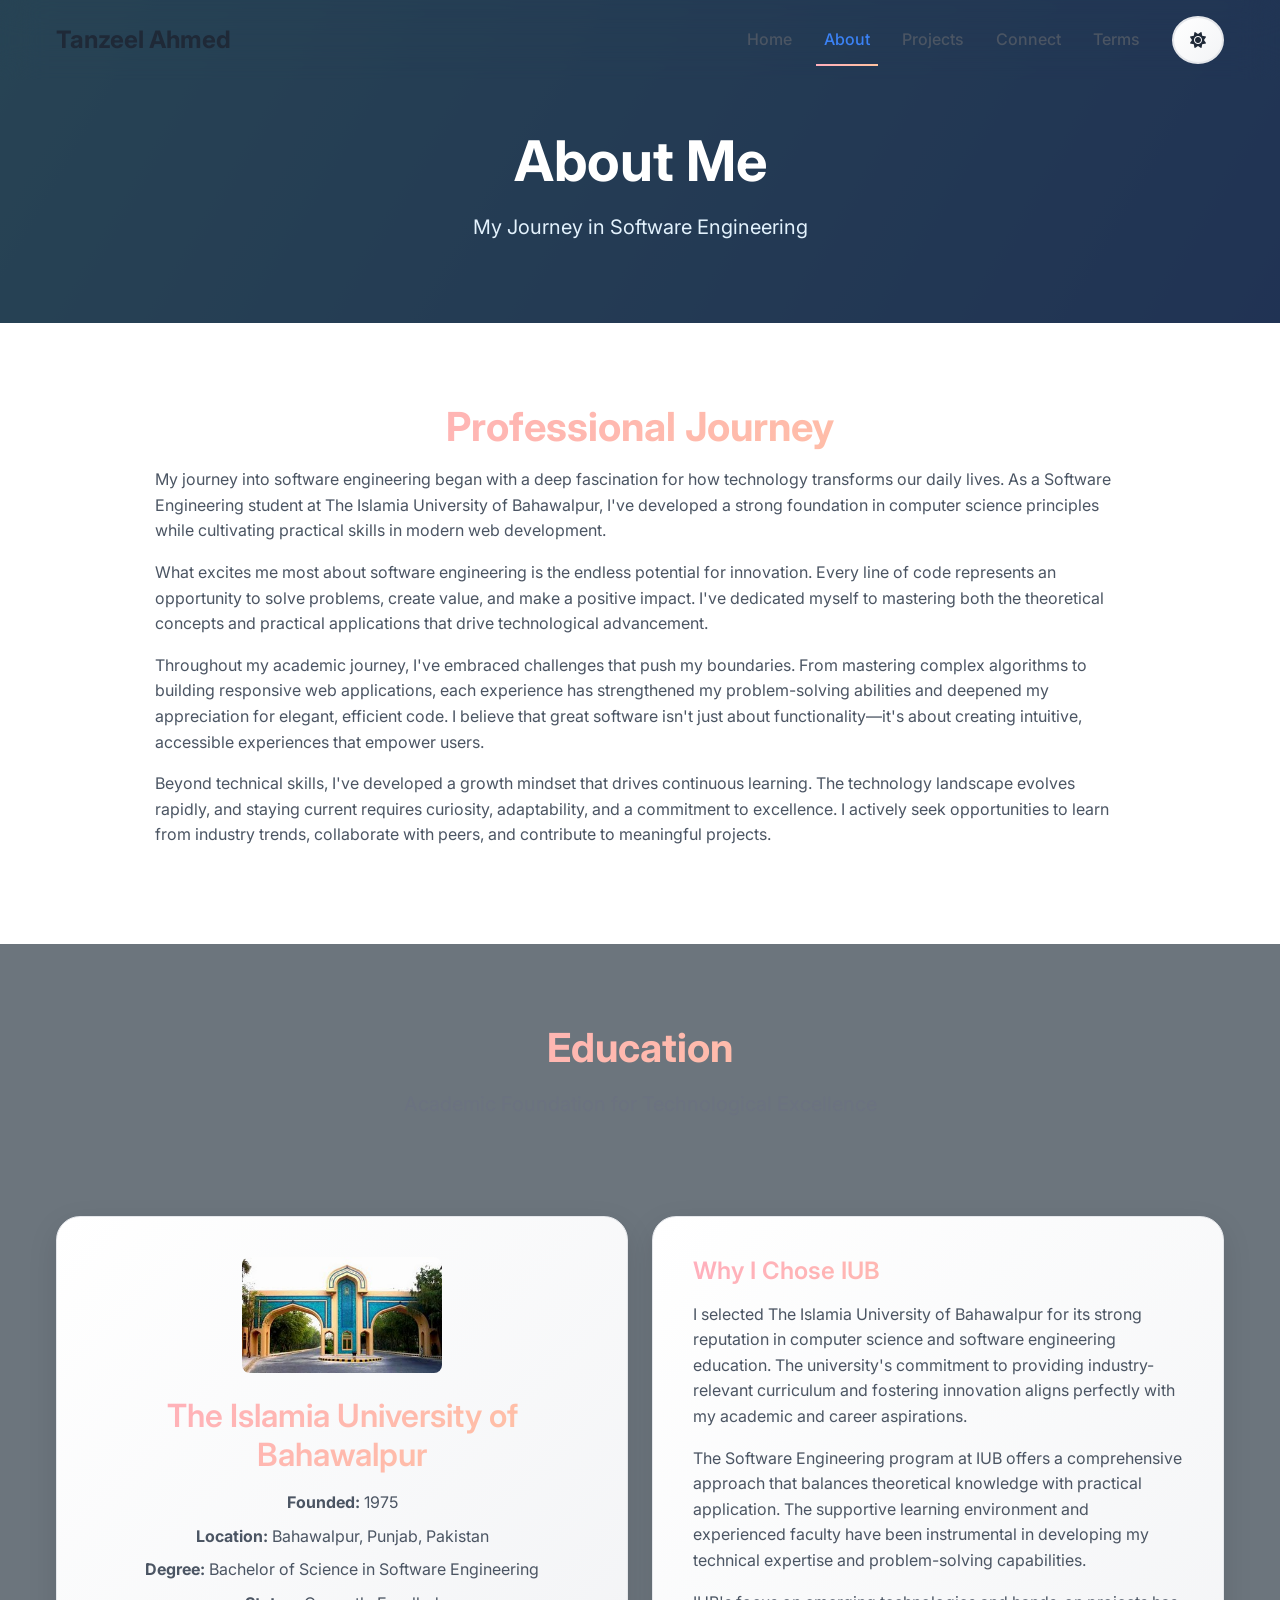
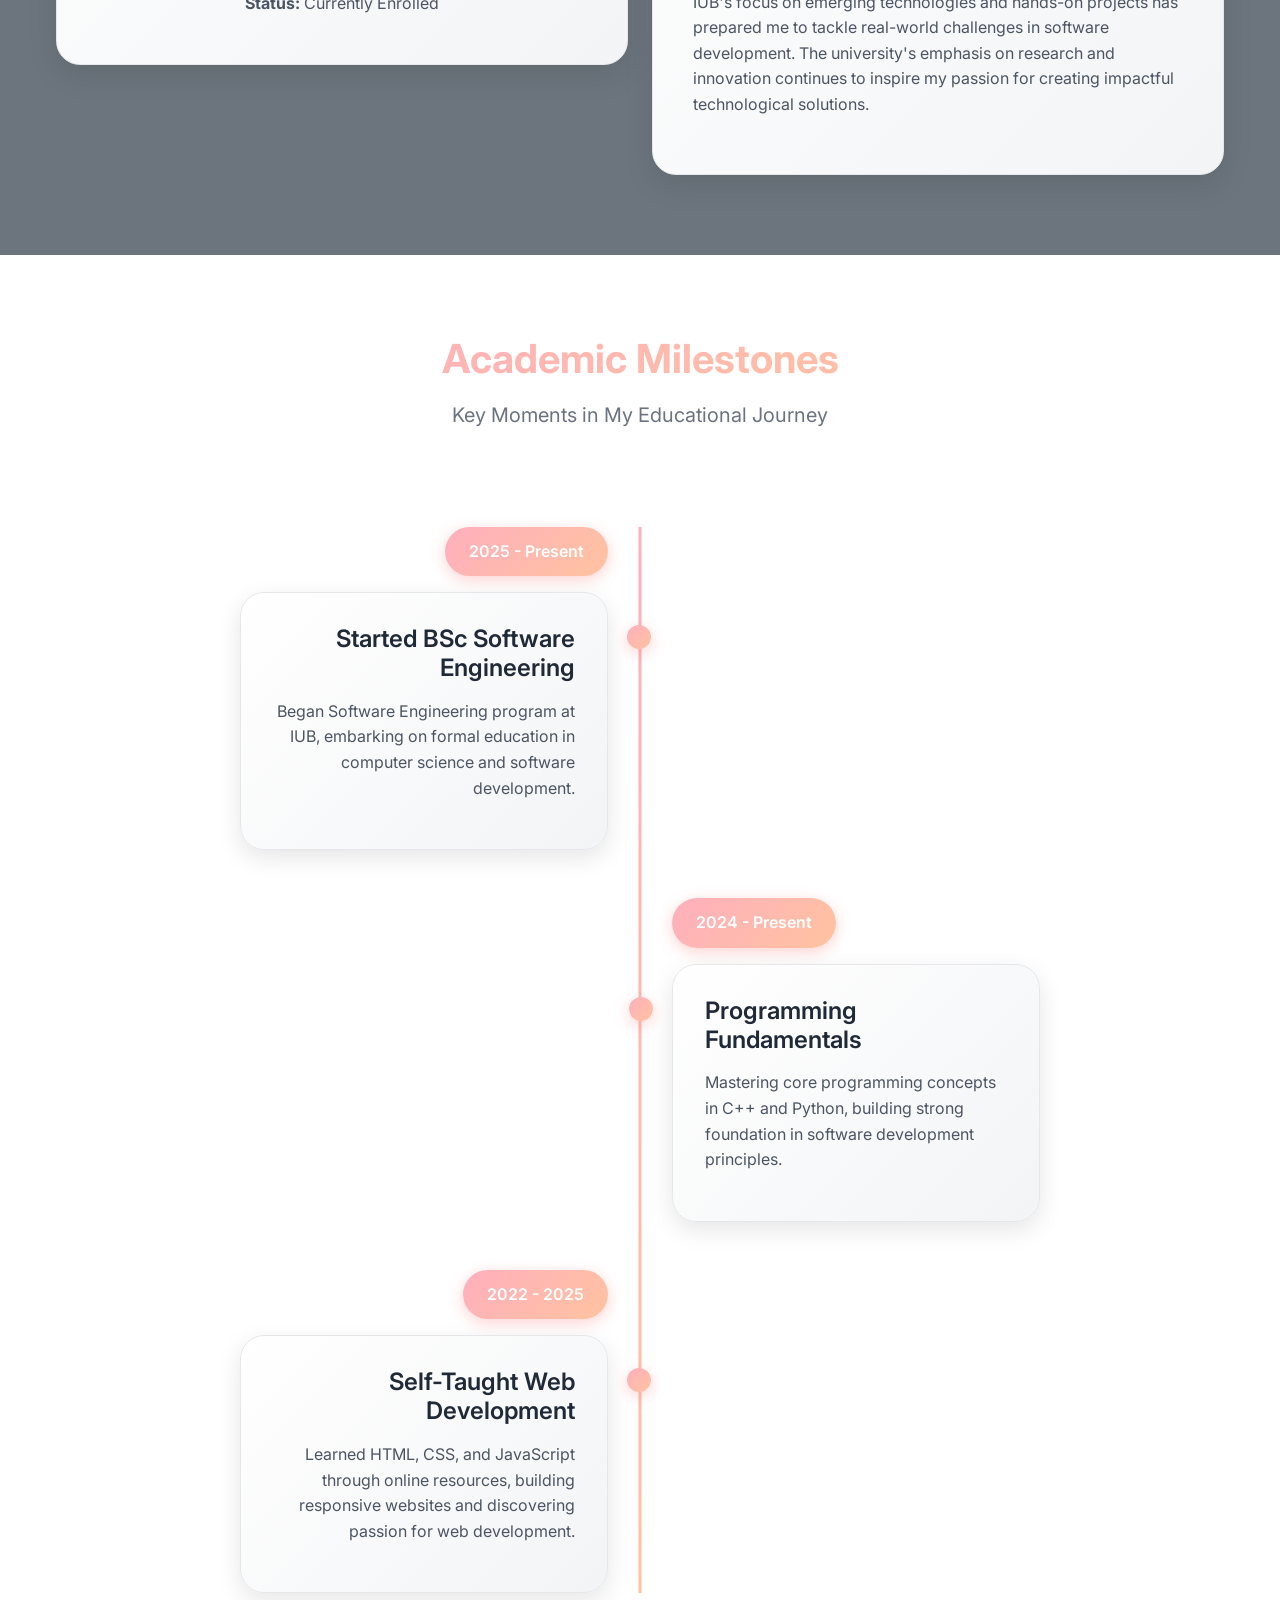
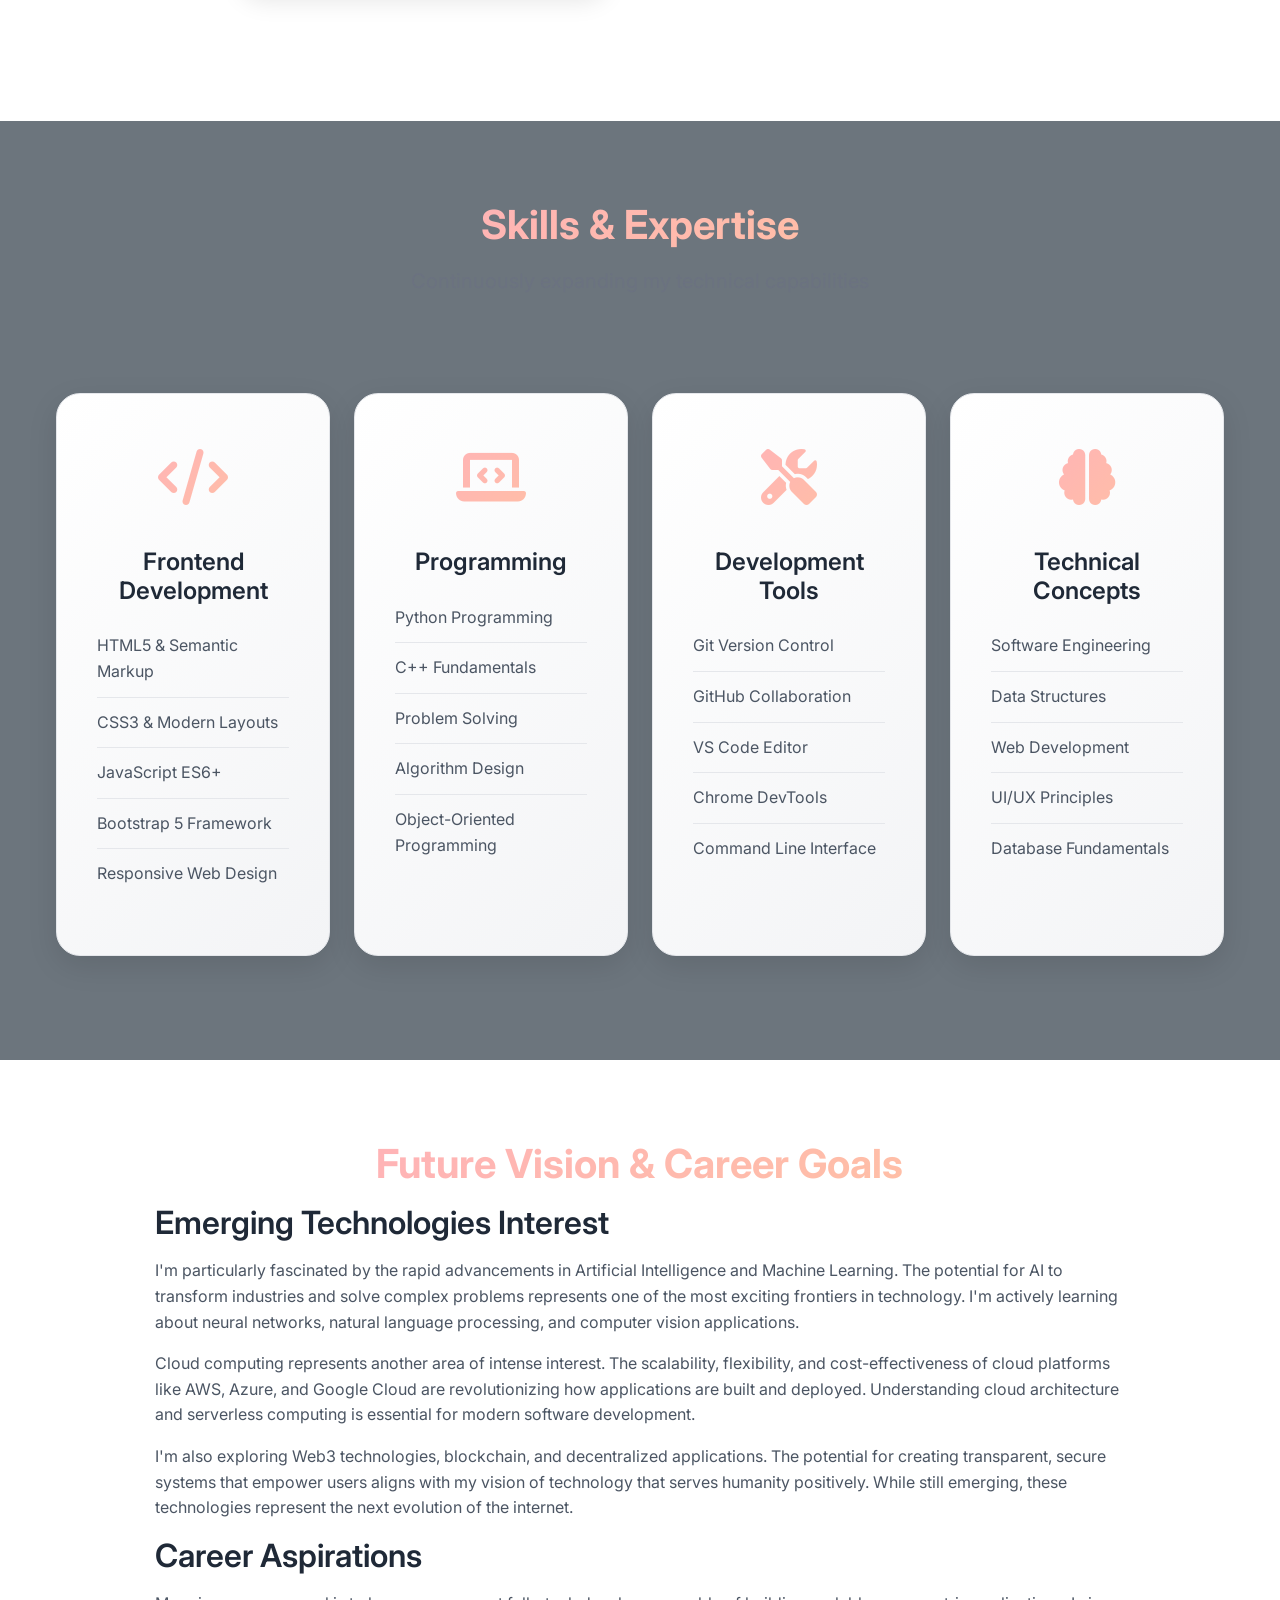
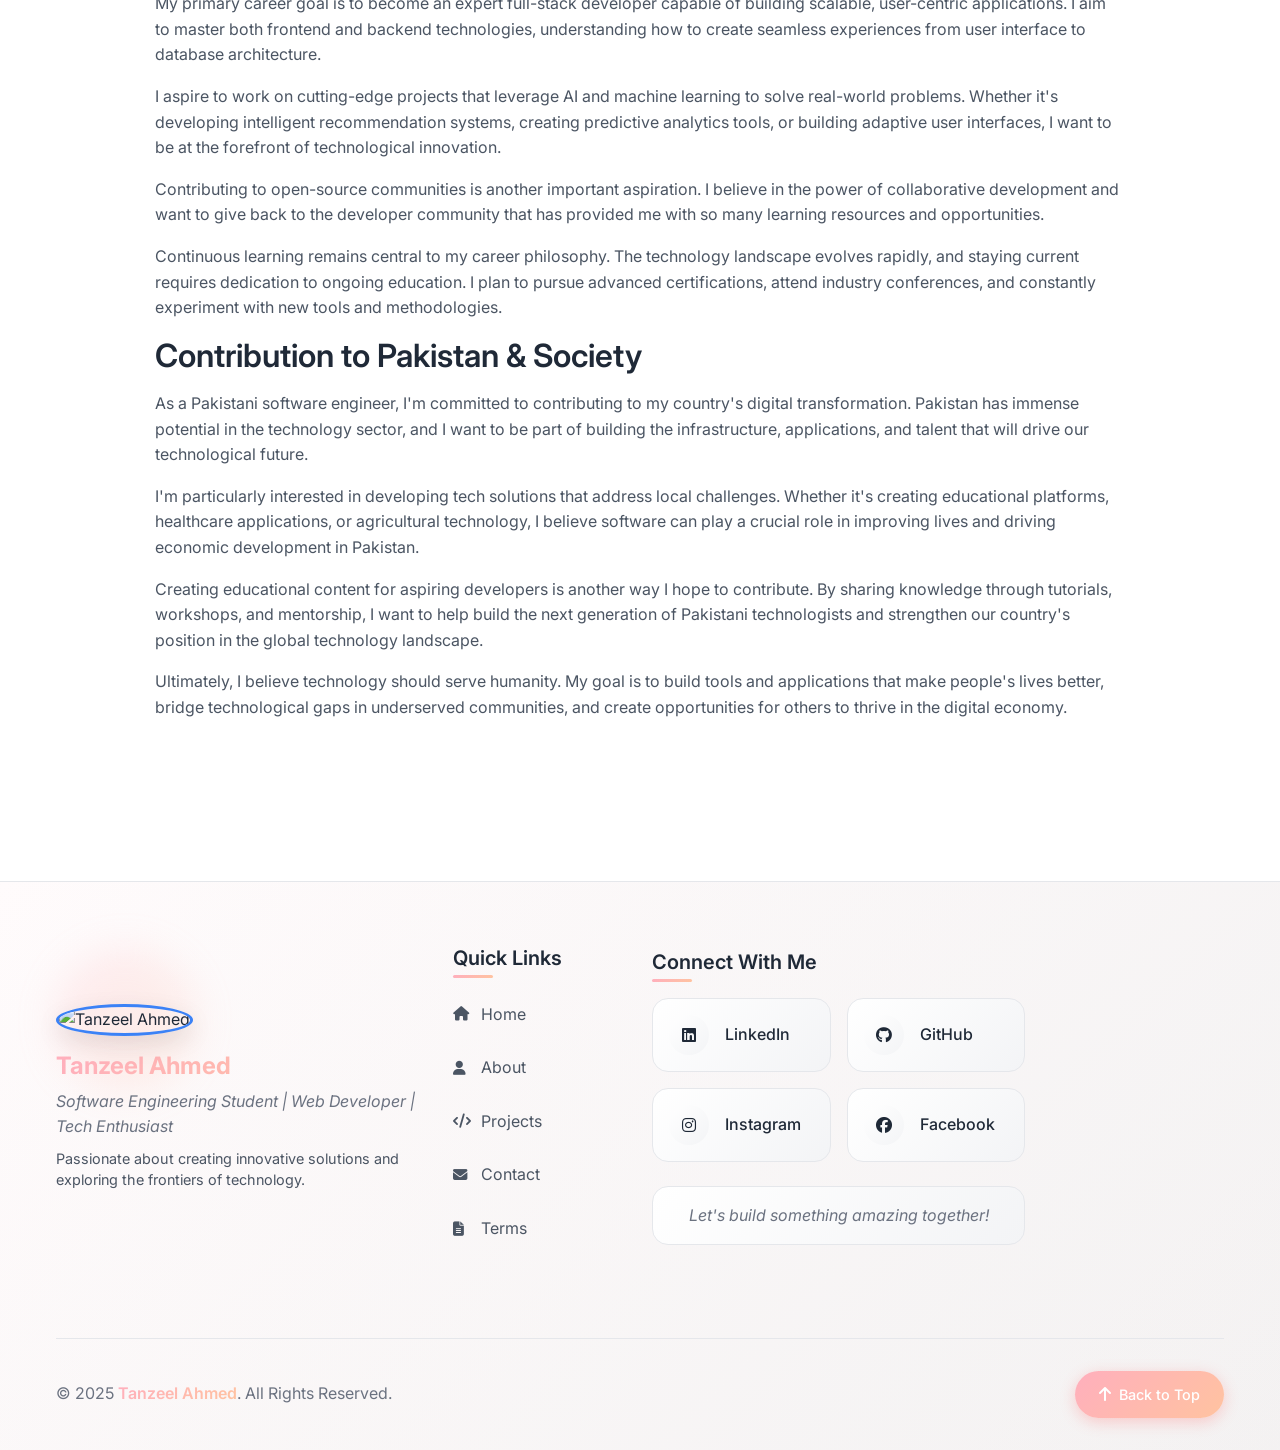
==== commit 7c419ccb: "docs" ====
--- a/about.html
+++ b/about.html
@@ -454,74 +454,136 @@
         </div>
       </div>
     </section>
-
     <!-- Footer -->
     <footer class="footer">
       <div class="container">
-        <div class="row">
-          <div class="col-lg-4 mb-4">
-            <h5>Tanzeel Ahmed</h5>
-            <p class="footer-about">
-              Software Engineering Student | Web Developer | Tech Enthusiast
-            </p>
-            <p>
-              Passionate about creating innovative solutions and exploring the
-              frontiers of technology.
-            </p>
-          </div>
-          <div class="col-lg-2 mb-4">
-            <h5>Quick Links</h5>
+        <div class="row align-items-center">
+          <!-- Profile Section with Picture -->
+          <div class="col-lg-4 mb-4 text-center text-lg-start">
+            <div class="footer-profile" data-aos="fade-right">
+              <div class="profile-image-container mb-3">
+                <img
+                  src="your-profile-picture.jpg"
+                  alt="Tanzeel Ahmed"
+                  class="footer-profile-img"
+                />
+                <div class="image-glow-footer"></div>
+              </div>
+              <h5 class="footer-name">Tanzeel Ahmed</h5>
+              <p class="footer-about">
+                Software Engineering Student | Web Developer | Tech Enthusiast
+              </p>
+              <p class="footer-passion">
+                Passionate about creating innovative solutions and exploring the
+                frontiers of technology.
+              </p>
+            </div>
+          </div>
+
+          <!-- Quick Links -->
+          <div class="col-lg-2 mb-4" data-aos="fade-up" data-aos-delay="100">
+            <h5 class="footer-heading">Quick Links</h5>
             <ul class="footer-links">
-              <li><a href="index.html">Home</a></li>
-              <li><a href="about.html">About</a></li>
-              <li><a href="projects.html">Projects</a></li>
-              <li><a href="contact.html">Contact</a></li>
-              <li><a href="terms.html">Terms</a></li>
+              <li>
+                <a href="index.html" class="footer-link">
+                  <i class="fas fa-home me-2"></i>Home
+                </a>
+              </li>
+              <li>
+                <a href="about.html" class="footer-link">
+                  <i class="fas fa-user me-2"></i>About
+                </a>
+              </li>
+              <li>
+                <a href="projects.html" class="footer-link">
+                  <i class="fas fa-code me-2"></i>Projects
+                </a>
+              </li>
+              <li>
+                <a href="contact.html" class="footer-link">
+                  <i class="fas fa-envelope me-2"></i>Contact
+                </a>
+              </li>
+              <li>
+                <a href="terms.html" class="footer-link">
+                  <i class="fas fa-file-alt me-2"></i>Terms
+                </a>
+              </li>
             </ul>
           </div>
-          <div class="col-lg-4 mb-4">
-            <h5>Connect With Me</h5>
-            <div class="social-links">
+
+          <!-- Social Links -->
+          <div class="col-lg-4 mb-4" data-aos="fade-left" data-aos-delay="200">
+            <h5 class="footer-heading">Connect With Me</h5>
+            <div class="social-links-enhanced">
               <a
                 href="https://www.linkedin.com/in/tanzeel-ahmed-b21288397/"
                 target="_blank"
-                class="social-link"
+                class="social-link-enhanced"
+                data-aos="zoom-in"
+                data-aos-delay="300"
               >
-                <i class="fab fa-linkedin"></i>
+                <div class="social-icon">
+                  <i class="fab fa-linkedin"></i>
+                </div>
+                <span class="social-text">LinkedIn</span>
               </a>
               <a
                 href="https://github.com/Tanzeel804"
                 target="_blank"
-                class="social-link"
+                class="social-link-enhanced"
+                data-aos="zoom-in"
+                data-aos-delay="400"
               >
-                <i class="fab fa-github"></i>
+                <div class="social-icon">
+                  <i class="fab fa-github"></i>
+                </div>
+                <span class="social-text">GitHub</span>
               </a>
               <a
                 href="https://www.instagram.com/tanzeelahmedpov/"
                 target="_blank"
-                class="social-link"
+                class="social-link-enhanced"
+                data-aos="zoom-in"
+                data-aos-delay="500"
               >
-                <i class="fab fa-instagram"></i>
+                <div class="social-icon">
+                  <i class="fab fa-instagram"></i>
+                </div>
+                <span class="social-text">Instagram</span>
               </a>
               <a
                 href="https://www.facebook.com/tanzeelahmedpov"
                 target="_blank"
-                class="social-link"
+                class="social-link-enhanced"
+                data-aos="zoom-in"
+                data-aos-delay="600"
               >
-                <i class="fab fa-facebook"></i>
+                <div class="social-icon">
+                  <i class="fab fa-facebook"></i>
+                </div>
+                <span class="social-text">Facebook</span>
               </a>
             </div>
-            <p class="mt-3">Let's build something amazing together!</p>
-          </div>
-        </div>
-        <div class="footer-bottom">
-          <div class="row">
+            <p class="footer-cta mt-4" data-aos="fade-up" data-aos-delay="700">
+              Let's build something amazing together!
+            </p>
+          </div>
+        </div>
+
+        <!-- Footer Bottom -->
+        <div class="footer-bottom" data-aos="fade-up">
+          <div class="row align-items-center">
             <div class="col-md-6">
-              <p>&copy; 2025 Tanzeel Ahmed. All Rights Reserved.</p>
-            </div>
-            <div class="col-md-6 text-end">
-              <button class="back-to-top" id="backToTop">
+              <p class="footer-copyright">
+                &copy; 2025 <span class="highlight-name">Tanzeel Ahmed</span>.
+                All Rights Reserved.
+              </p>
+            </div>
+            <div class="col-md-6 text-md-end">
+              <button class="back-to-top-enhanced" id="backToTop">
                 <i class="fas fa-arrow-up"></i>
+                <span class="back-to-top-text">Back to Top</span>
               </button>
             </div>
           </div>
--- a/css/style.css
+++ b/css/style.css
@@ -1,4 +1,4 @@
-/* 1. CSS Variables (Dark/Light themes) - UPDATED WITH WEBGRADIENTS */
+/* 1. CSS Variables (Dark/Light themes) - UPDATED WITH NEW ATTRACTIVE GRADIENTS */
 :root {
   --bg-primary: #0f172a;
   --bg-secondary: #1e293b;
@@ -14,17 +14,17 @@
   --border: #374151;
   --shadow: rgba(0, 0, 0, 0.4);
 
-  /* UPDATED GRADIENTS - From WebGradients.com */
-  --gradient-primary: linear-gradient(135deg, #667eea 0%, #764ba2 100%);
-  --gradient-secondary: linear-gradient(135deg, #f093fb 0%, #f5576c 100%);
-  --gradient-hero: linear-gradient(120deg, #89f7fe 0%, #66a6ff 100%);
-  --gradient-accent: linear-gradient(135deg, #4facfe 0%, #00f2fe 100%);
+  /* UPDATED GRADIENTS - New Attractive Colors */
+  --gradient-primary: linear-gradient(135deg, #ff6b6b 0%, #ffa726 100%);
+  --gradient-secondary: linear-gradient(135deg, #4ecdc4 0%, #44a08d 100%);
+  --gradient-hero: linear-gradient(120deg, #74b9ff 0%, #0984e3 100%);
+  --gradient-accent: linear-gradient(135deg, #fd79a8 0%, #fdcb6e 100%);
   --gradient-card: linear-gradient(135deg, #1f2937 0%, #374151 100%);
-  --gradient-success: linear-gradient(135deg, #43e97b 0%, #38f9d7 100%);
-  --gradient-warm: linear-gradient(135deg, #fa709a 0%, #fee140 100%);
-  --gradient-cool: linear-gradient(135deg, #a8edea 0%, #fed6e3 100%);
-  --gradient-dark: linear-gradient(135deg, #2c3e50 0%, #3498db 100%);
-  --gradient-premium: linear-gradient(135deg, #cd9cf2 0%, #f6f3ff 100%);
+  --gradient-success: linear-gradient(135deg, #00b894 0%, #00cec9 100%);
+  --gradient-warm: linear-gradient(135deg, #e17055 0%, #fdcb6e 100%);
+  --gradient-cool: linear-gradient(135deg, #00cec9 0%, #74b9ff 100%);
+  --gradient-dark: linear-gradient(135deg, #2d3436 0%, #636e72 100%);
+  --gradient-premium: linear-gradient(135deg, #6c5ce7 0%, #a29bfe 100%);
 }
 
 [data-theme="light"] {
@@ -42,13 +42,13 @@
   --border: #e5e7eb;
   --shadow: rgba(0, 0, 0, 0.1);
 
-  /* LIGHT THEME GRADIENTS - From WebGradients.com */
-  --gradient-primary: linear-gradient(135deg, #ffecd2 0%, #fcb69f 100%);
-  --gradient-secondary: linear-gradient(135deg, #a8edea 0%, #fed6e3 100%);
-  --gradient-hero: linear-gradient(120deg, #84fab0 0%, #8fd3f4 100%);
-  --gradient-accent: linear-gradient(135deg, #667eea 0%, #764ba2 100%);
+  /* LIGHT THEME GRADIENTS - New Attractive Colors */
+  --gradient-primary: linear-gradient(135deg, #ffafbd 0%, #ffc3a0 100%);
+  --gradient-secondary: linear-gradient(135deg, #a1c4fd 0%, #c2e9fb 100%);
+  --gradient-hero: linear-gradient(120deg, #89f7fe 0%, #66a6ff 100%);
+  --gradient-accent: linear-gradient(135deg, #d4fc79 0%, #96e6a1 100%);
   --gradient-card: linear-gradient(135deg, #ffffff 0%, #f3f4f6 100%);
-  --gradient-success: linear-gradient(135deg, #d4fc79 0%, #96e6a1 100%);
+  --gradient-success: linear-gradient(135deg, #a8edea 0%, #fed6e3 100%);
   --gradient-warm: linear-gradient(135deg, #f6d365 0%, #fda085 100%);
   --gradient-cool: linear-gradient(135deg, #e0c3fc 0%, #8ec5fc 100%);
   --gradient-dark: linear-gradient(135deg, #4facfe 0%, #00f2fe 100%);
@@ -117,7 +117,7 @@
 }
 
 /* 5. Components */
-/* Buttons - UPDATED WITH BETTER GRADIENTS */
+/* Buttons - UPDATED WITH NEW GRADIENTS */
 .btn {
   display: inline-flex;
   align-items: center;
@@ -133,15 +133,15 @@
 }
 
 .btn-primary {
-  background: var(--gradient-dark);
+  background: var(--gradient-primary);
   color: white;
-  box-shadow: 0 4px 15px rgba(52, 152, 219, 0.3);
+  box-shadow: 0 4px 15px rgba(255, 107, 107, 0.3);
 }
 
 .btn-primary:hover {
-  background: linear-gradient(135deg, #2980b9 0%, #2c3e50 100%);
+  background: linear-gradient(135deg, #ff5252 0%, #ff9800 100%);
   transform: translateY(-2px);
-  box-shadow: 0 8px 25px rgba(52, 152, 219, 0.4);
+  box-shadow: 0 8px 25px rgba(255, 107, 107, 0.4);
 }
 
 .btn-outline {
@@ -152,10 +152,10 @@
 }
 
 .btn-outline:hover {
-  background: var(--gradient-dark);
+  background: var(--gradient-primary);
   color: white;
   transform: translateY(-2px);
-  box-shadow: 0 8px 25px rgba(52, 152, 219, 0.3);
+  box-shadow: 0 8px 25px rgba(255, 107, 107, 0.3);
 }
 
 .btn-theme-toggle {
@@ -172,10 +172,10 @@
 }
 
 .btn-theme-toggle:hover {
-  background: var(--gradient-dark);
+  background: var(--gradient-primary);
   color: white;
   transform: rotate(15deg);
-  box-shadow: 0 4px 15px rgba(52, 152, 219, 0.3);
+  box-shadow: 0 4px 15px rgba(255, 107, 107, 0.3);
 }
 
 /* Cards - UPDATED GRADIENTS */
@@ -236,7 +236,7 @@
   left: 0;
   width: 0;
   height: 2px;
-  background: var(--gradient-dark);
+  background: var(--gradient-primary);
   transition: width 0.3s ease;
 }
 
@@ -251,7 +251,7 @@
   color: var(--text-primary);
 }
 
-/* 7. Hero Section - UPDATED WITH BEAUTIFUL GRADIENT */
+/* 7. Hero Section - UPDATED WITH NEW GRADIENT */
 .hero-section {
   min-height: 100vh;
   display: flex;
@@ -280,7 +280,7 @@
   font-size: 4rem;
   font-weight: 700;
   margin-bottom: 1rem;
-  background: linear-gradient(135deg, #ffffff, #e0f7fa);
+  background: linear-gradient(135deg, #ffffff, #e3f2fd);
   -webkit-background-clip: text;
   -webkit-text-fill-color: transparent;
   background-clip: text;
@@ -294,7 +294,7 @@
 }
 
 .typewriter-text {
-  color: #e0f7fa;
+  color: #e3f2fd;
   font-weight: 600;
 }
 
@@ -316,7 +316,7 @@
 .hero-description {
   font-size: 1.25rem;
   margin-bottom: 2rem;
-  color: #e0f7fa;
+  color: #e3f2fd;
   max-width: 600px;
 }
 
@@ -336,7 +336,7 @@
   height: 400px;
   border-radius: 50%;
   object-fit: cover;
-  border: 4px solid rgba(132, 250, 176, 0.8);
+  border: 4px solid rgba(116, 185, 255, 0.8);
   box-shadow: 0 20px 40px rgba(0, 0, 0, 0.3);
   backdrop-filter: blur(10px);
 }
@@ -400,7 +400,7 @@
   font-weight: 700;
   text-align: center;
   margin-bottom: 1rem;
-  background: var(--gradient-dark);
+  background: var(--gradient-primary);
   -webkit-background-clip: text;
   -webkit-text-fill-color: transparent;
   background-clip: text;
@@ -507,7 +507,7 @@
   background: linear-gradient(
     90deg,
     transparent,
-    rgba(79, 172, 254, 0.1),
+    rgba(253, 121, 168, 0.1),
     transparent
   );
   transition: left 0.6s ease;
@@ -519,13 +519,13 @@
 
 .project-card:hover {
   transform: translateY(-12px);
-  box-shadow: 0 25px 50px rgba(79, 172, 254, 0.2);
+  box-shadow: 0 25px 50px rgba(253, 121, 168, 0.2);
   border-color: var(--accent);
 }
 
 .project-card.featured {
   border: 2px solid var(--accent);
-  box-shadow: 0 15px 40px rgba(79, 172, 254, 0.3);
+  box-shadow: 0 15px 40px rgba(253, 121, 168, 0.3);
 }
 
 .project-image {
@@ -574,7 +574,7 @@
   font-size: 1.5rem;
   font-weight: 600;
   margin-bottom: 1rem;
-  background: var(--gradient-dark);
+  background: var(--gradient-primary);
   -webkit-background-clip: text;
   -webkit-text-fill-color: transparent;
   background-clip: text;
@@ -588,19 +588,19 @@
 }
 
 .tech-badge {
-  background: var(--gradient-dark);
+  background: var(--gradient-primary);
   color: white;
   padding: 0.5rem 1rem;
   border-radius: 1rem;
   font-size: 0.875rem;
   font-weight: 500;
-  box-shadow: 0 2px 8px rgba(52, 152, 219, 0.3);
+  box-shadow: 0 2px 8px rgba(255, 107, 107, 0.3);
   transition: all 0.3s ease;
 }
 
 .tech-badge:hover {
   transform: translateY(-2px);
-  box-shadow: 0 4px 15px rgba(52, 152, 219, 0.4);
+  box-shadow: 0 4px 15px rgba(255, 107, 107, 0.4);
 }
 
 .project-description {
@@ -642,7 +642,7 @@
 .form-control:focus {
   outline: none;
   border-color: var(--accent);
-  box-shadow: 0 0 0 4px rgba(79, 172, 254, 0.1);
+  box-shadow: 0 0 0 4px rgba(253, 121, 168, 0.1);
   background: var(--gradient-card);
 }
 
@@ -673,7 +673,7 @@
 .contact-icon {
   font-size: 3.5rem;
   margin-bottom: 1.5rem;
-  background: var(--gradient-dark);
+  background: var(--gradient-primary);
   -webkit-background-clip: text;
   -webkit-text-fill-color: transparent;
   background-clip: text;
@@ -699,10 +699,10 @@
 }
 
 .social-link-large:hover {
-  background: var(--gradient-dark);
+  background: var(--gradient-primary);
   color: white;
   transform: translateX(10px);
-  box-shadow: 0 8px 25px rgba(52, 152, 219, 0.3);
+  box-shadow: 0 8px 25px rgba(255, 107, 107, 0.3);
 }
 
 .social-link-large i {
@@ -729,7 +729,7 @@
 
 .info-icon {
   font-size: 2.5rem;
-  background: var(--gradient-dark);
+  background: var(--gradient-primary);
   -webkit-background-clip: text;
   -webkit-text-fill-color: transparent;
   background-clip: text;
@@ -742,7 +742,7 @@
   border-radius: 1rem;
   font-size: 0.875rem;
   font-weight: 600;
-  box-shadow: 0 4px 15px rgba(67, 233, 123, 0.3);
+  box-shadow: 0 4px 15px rgba(0, 184, 148, 0.3);
 }
 
 .success-icon {
@@ -754,18 +754,104 @@
   margin-bottom: 1.5rem;
 }
 
-/* 12. Footer - UPDATED GRADIENTS */
+/* 12. Enhanced Footer Styles */
 .footer {
   background: var(--gradient-card);
   padding: 4rem 0 2rem;
   margin-top: 4rem;
   border-top: 1px solid var(--border);
+  position: relative;
+  overflow: hidden;
+}
+
+.footer::before {
+  content: "";
+  position: absolute;
+  top: 0;
+  left: 0;
+  width: 100%;
+  height: 100%;
+  background: var(--gradient-primary);
+  opacity: 0.05;
+  z-index: 0;
+}
+
+.footer-profile {
+  position: relative;
+  z-index: 1;
+}
+
+.footer-profile-img {
+  width: 120px;
+  height: 120px;
+  border-radius: 50%;
+  object-fit: cover;
+  border: 3px solid var(--accent);
+  box-shadow: 0 8px 25px var(--shadow);
+  transition: all 0.4s ease;
+}
+
+.footer-profile-img:hover {
+  transform: scale(1.1) rotate(5deg);
+  border-color: var(--accent-light);
+  box-shadow: 0 12px 35px rgba(255, 107, 107, 0.4);
+}
+
+.image-glow-footer {
+  position: absolute;
+  top: 50%;
+  left: 50%;
+  transform: translate(-50%, -50%);
+  width: 140px;
+  height: 140px;
+  border-radius: 50%;
+  background: var(--gradient-primary);
+  opacity: 0.2;
+  filter: blur(20px);
+  z-index: -1;
+  animation: pulse 3s infinite;
+}
+
+.footer-name {
+  font-size: 1.5rem;
+  font-weight: 700;
+  margin-bottom: 0.5rem;
+  background: var(--gradient-primary);
+  -webkit-background-clip: text;
+  -webkit-text-fill-color: transparent;
+  background-clip: text;
 }
 
 .footer-about {
   font-style: italic;
   color: var(--text-muted);
   line-height: 1.6;
+  margin-bottom: 0.5rem;
+}
+
+.footer-passion {
+  color: var(--text-secondary);
+  font-size: 0.9rem;
+  line-height: 1.5;
+}
+
+.footer-heading {
+  font-size: 1.25rem;
+  font-weight: 600;
+  margin-bottom: 1.5rem;
+  color: var(--text-primary);
+  position: relative;
+}
+
+.footer-heading::after {
+  content: "";
+  position: absolute;
+  bottom: -8px;
+  left: 0;
+  width: 40px;
+  height: 3px;
+  background: var(--gradient-primary);
+  border-radius: 2px;
 }
 
 .footer-links {
@@ -777,111 +863,236 @@
   margin-bottom: 0.75rem;
 }
 
-.footer-links a {
+.footer-link {
   color: var(--text-secondary);
   text-decoration: none;
   transition: all 0.3s ease;
-  position: relative;
+  display: flex;
+  align-items: center;
+  padding: 0.5rem 0;
+  border-radius: 0.5rem;
+  transition: all 0.3s ease;
+}
+
+.footer-link:hover {
+  color: var(--accent);
+  transform: translateX(8px);
+  background: rgba(255, 107, 107, 0.1);
   padding-left: 1rem;
 }
 
-.footer-links a::before {
-  content: "▸";
-  position: absolute;
-  left: 0;
-  color: var(--accent);
-  transition: transform 0.3s ease;
-}
-
-.footer-links a:hover {
-  color: var(--accent);
-  transform: translateX(5px);
-}
-
-.footer-links a:hover::before {
-  transform: translateX(3px);
-}
-
-.social-links {
-  display: flex;
+.footer-link i {
+  width: 20px;
+  font-size: 0.9rem;
+}
+
+/* Enhanced Social Links */
+.social-links-enhanced {
+  display: grid;
+  grid-template-columns: repeat(2, 1fr);
   gap: 1rem;
-  justify-content: center;
-}
-
-.social-link {
+}
+
+.social-link-enhanced {
   display: flex;
   align-items: center;
-  justify-content: center;
-  width: 3.5rem;
-  height: 3.5rem;
-  background: var(--gradient-card);
+  gap: 1rem;
+  padding: 1rem;
+  background: var(--gradient-card);
+  border-radius: 1rem;
   color: var(--text-primary);
-  border-radius: 50%;
   text-decoration: none;
-  transition: all 0.3s ease;
-  border: 2px solid var(--border);
+  transition: all 0.4s cubic-bezier(0.175, 0.885, 0.32, 1.275);
+  border: 1px solid var(--border);
   position: relative;
   overflow: hidden;
 }
 
-.social-link::before {
+.social-link-enhanced::before {
   content: "";
   position: absolute;
   top: 0;
   left: -100%;
   width: 100%;
   height: 100%;
-  background: var(--gradient-dark);
-  transition: left 0.3s ease;
+  background: var(--gradient-primary);
+  transition: left 0.4s ease;
   z-index: -1;
 }
 
-.social-link:hover::before {
+.social-link-enhanced:hover::before {
   left: 0;
 }
 
-.social-link:hover {
+.social-link-enhanced:hover {
   color: white;
-  transform: scale(1.1) rotate(5deg);
+  transform: translateY(-5px);
+  box-shadow: 0 10px 25px rgba(255, 107, 107, 0.3);
   border-color: transparent;
-  box-shadow: 0 8px 25px rgba(52, 152, 219, 0.3);
-}
-
+}
+
+.social-icon {
+  width: 2.5rem;
+  height: 2.5rem;
+  display: flex;
+  align-items: center;
+  justify-content: center;
+  background: var(--gradient-card);
+  border-radius: 50%;
+  transition: all 0.3s ease;
+}
+
+.social-link-enhanced:hover .social-icon {
+  background: rgba(255, 255, 255, 0.2);
+  transform: scale(1.1);
+}
+
+.social-text {
+  font-weight: 500;
+  transition: all 0.3s ease;
+}
+
+.footer-cta {
+  color: var(--text-muted);
+  font-style: italic;
+  text-align: center;
+  padding: 1rem;
+  background: var(--gradient-card);
+  border-radius: 1rem;
+  border: 1px solid var(--border);
+  transition: all 0.3s ease;
+}
+
+.footer-cta:hover {
+  background: var(--gradient-primary);
+  color: white;
+  transform: translateY(-3px);
+  box-shadow: 0 8px 20px rgba(255, 107, 107, 0.3);
+}
+
+/* Enhanced Footer Bottom */
 .footer-bottom {
   border-top: 1px solid var(--border);
   padding-top: 2rem;
   margin-top: 3rem;
-}
-
-.back-to-top {
-  background: var(--gradient-dark);
+  position: relative;
+  z-index: 1;
+}
+
+.footer-copyright {
+  color: var(--text-muted);
+  margin: 0;
+}
+
+.highlight-name {
+  background: var(--gradient-primary);
+  -webkit-background-clip: text;
+  -webkit-text-fill-color: transparent;
+  background-clip: text;
+  font-weight: 600;
+}
+
+/* Enhanced Back to Top Button */
+.back-to-top-enhanced {
+  background: var(--gradient-primary);
   color: white;
   border: none;
-  border-radius: 50%;
-  width: 3.5rem;
-  height: 3.5rem;
-  display: flex;
+  border-radius: 2rem;
+  padding: 0.75rem 1.5rem;
+  display: inline-flex;
   align-items: center;
-  justify-content: center;
+  gap: 0.5rem;
   cursor: pointer;
-  transition: all 0.3s ease;
+  transition: all 0.4s cubic-bezier(0.175, 0.885, 0.32, 1.275);
   opacity: 0;
   visibility: hidden;
-  box-shadow: 0 4px 15px rgba(52, 152, 219, 0.3);
-}
-
-.back-to-top.show {
+  box-shadow: 0 4px 15px rgba(255, 107, 107, 0.3);
+  position: relative;
+  overflow: hidden;
+}
+
+.back-to-top-enhanced::before {
+  content: "";
+  position: absolute;
+  top: 0;
+  left: -100%;
+  width: 100%;
+  height: 100%;
+  background: linear-gradient(
+    90deg,
+    transparent,
+    rgba(255, 255, 255, 0.3),
+    transparent
+  );
+  transition: left 0.6s ease;
+}
+
+.back-to-top-enhanced:hover::before {
+  left: 100%;
+}
+
+.back-to-top-enhanced.show {
   opacity: 1;
   visibility: visible;
 }
 
-.back-to-top:hover {
-  background: var(--gradient-success);
+.back-to-top-enhanced:hover {
+  background: linear-gradient(135deg, #ff5252 0%, #ff9800 100%);
   transform: translateY(-3px);
-  box-shadow: 0 8px 25px rgba(67, 233, 123, 0.4);
-}
-
-/* Rest of the CSS remains the same with updated gradient variables... */
+  box-shadow: 0 8px 25px rgba(255, 107, 107, 0.4);
+}
+
+.back-to-top-text {
+  font-weight: 500;
+  font-size: 0.9rem;
+}
+
+/* Responsive Design for Footer */
+@media (max-width: 768px) {
+  .footer-profile {
+    text-align: center;
+  }
+
+  .footer-profile-img {
+    width: 100px;
+    height: 100px;
+  }
+
+  .image-glow-footer {
+    width: 120px;
+    height: 120px;
+  }
+
+  .social-links-enhanced {
+    grid-template-columns: 1fr;
+  }
+
+  .back-to-top-enhanced {
+    width: 100%;
+    justify-content: center;
+    margin-top: 1rem;
+  }
+
+  .footer-bottom .text-md-end {
+    text-align: center !important;
+  }
+}
+
+/* Animation for footer elements */
+@keyframes slideInUp {
+  from {
+    opacity: 0;
+    transform: translateY(30px);
+  }
+  to {
+    opacity: 1;
+    transform: translateY(0);
+  }
+}
+
+.footer [data-aos] {
+  animation-duration: 0.8s;
+}
 
 /* Page Header Styles - UPDATED GRADIENTS */
 .page-header {
@@ -913,7 +1124,7 @@
 .page-subtitle {
   position: relative;
   z-index: 2;
-  color: #e0f7fa;
+  color: #e3f2fd;
   font-size: 1.25rem;
 }
 
@@ -941,7 +1152,7 @@
 }
 
 .education-info h3 {
-  background: var(--gradient-dark);
+  background: var(--gradient-primary);
   -webkit-background-clip: text;
   -webkit-text-fill-color: transparent;
   background-clip: text;
@@ -969,7 +1180,7 @@
 }
 
 .why-iub h4 {
-  background: var(--gradient-dark);
+  background: var(--gradient-primary);
   -webkit-background-clip: text;
   -webkit-text-fill-color: transparent;
   background-clip: text;
@@ -990,7 +1201,7 @@
   top: 0;
   bottom: 0;
   width: 3px;
-  background: var(--gradient-dark);
+  background: var(--gradient-primary);
   transform: translateX(-50%);
 }
 
@@ -1011,14 +1222,14 @@
 }
 
 .timeline-date {
-  background: var(--gradient-dark);
+  background: var(--gradient-primary);
   color: white;
   padding: 0.75rem 1.5rem;
   border-radius: 2rem;
   font-weight: 600;
   display: inline-block;
   margin-bottom: 1rem;
-  box-shadow: 0 4px 15px rgba(52, 152, 219, 0.3);
+  box-shadow: 0 4px 15px rgba(255, 107, 107, 0.3);
 }
 
 .timeline-content {
@@ -1041,10 +1252,10 @@
   position: absolute;
   width: 1.5rem;
   height: 1.5rem;
-  background: var(--gradient-dark);
+  background: var(--gradient-primary);
   border-radius: 50%;
   top: 2rem;
-  box-shadow: 0 4px 15px rgba(52, 152, 219, 0.3);
+  box-shadow: 0 4px 15px rgba(255, 107, 107, 0.3);
 }
 
 .timeline-item:nth-child(odd) .timeline-content::before {
@@ -1076,7 +1287,7 @@
 .skill-icon {
   font-size: 3.5rem;
   margin-bottom: 1.5rem;
-  background: var(--gradient-dark);
+  background: var(--gradient-primary);
   -webkit-background-clip: text;
   -webkit-text-fill-color: transparent;
   background-clip: text;
@@ -1128,13 +1339,13 @@
 
 .project-category,
 .project-date {
-  background: var(--gradient-dark);
+  background: var(--gradient-primary);
   color: white;
   padding: 0.75rem 1.5rem;
   border-radius: 2rem;
   font-size: 0.875rem;
   font-weight: 600;
-  box-shadow: 0 4px 15px rgba(52, 152, 219, 0.3);
+  box-shadow: 0 4px 15px rgba(255, 107, 107, 0.3);
 }
 
 .project-image-main {
@@ -1145,7 +1356,7 @@
 }
 
 .project-info h3 {
-  background: var(--gradient-dark);
+  background: var(--gradient-primary);
   -webkit-background-clip: text;
   -webkit-text-fill-color: transparent;
   background-clip: text;
@@ -1167,14 +1378,14 @@
   border: 2px solid var(--accent);
   font-weight: 600;
   transition: all 0.3s ease;
-  box-shadow: 0 4px 15px rgba(52, 152, 219, 0.2);
+  box-shadow: 0 4px 15px rgba(255, 107, 107, 0.2);
 }
 
 .tech-tag:hover {
-  background: var(--gradient-dark);
+  background: var(--gradient-primary);
   color: white;
   transform: translateY(-2px);
-  box-shadow: 0 8px 25px rgba(52, 152, 219, 0.3);
+  box-shadow: 0 8px 25px rgba(255, 107, 107, 0.3);
 }
 
 .feature-list {
@@ -1235,7 +1446,7 @@
   background: linear-gradient(
     90deg,
     transparent,
-    rgba(79, 172, 254, 0.1),
+    rgba(253, 121, 168, 0.1),
     transparent
   );
   transition: left 0.6s ease;
@@ -1247,8 +1458,8 @@
 
 .enhancement-item:hover {
   transform: translateY(-8px);
-  box-shadow: 0 20px 40px rgba(79, 172, 254, 0.2);
-  background: var(--gradient-dark);
+  box-shadow: 0 20px 40px rgba(253, 121, 168, 0.2);
+  background: var(--gradient-primary);
   border-color: transparent;
 }
 
@@ -1268,7 +1479,7 @@
 .enhancement-icon {
   font-size: 3rem;
   margin-bottom: 1.5rem;
-  background: var(--gradient-dark);
+  background: var(--gradient-primary);
   -webkit-background-clip: text;
   -webkit-text-fill-color: transparent;
   background-clip: text;
@@ -1317,7 +1528,7 @@
 }
 
 .terms-section h2 {
-  background: var(--gradient-dark);
+  background: var(--gradient-primary);
   -webkit-background-clip: text;
   -webkit-text-fill-color: transparent;
   background-clip: text;
@@ -1419,7 +1630,7 @@
   position: absolute;
   top: -40px;
   left: 6px;
-  background: var(--gradient-dark);
+  background: var(--gradient-primary);
   color: white;
   padding: 12px;
   text-decoration: none;
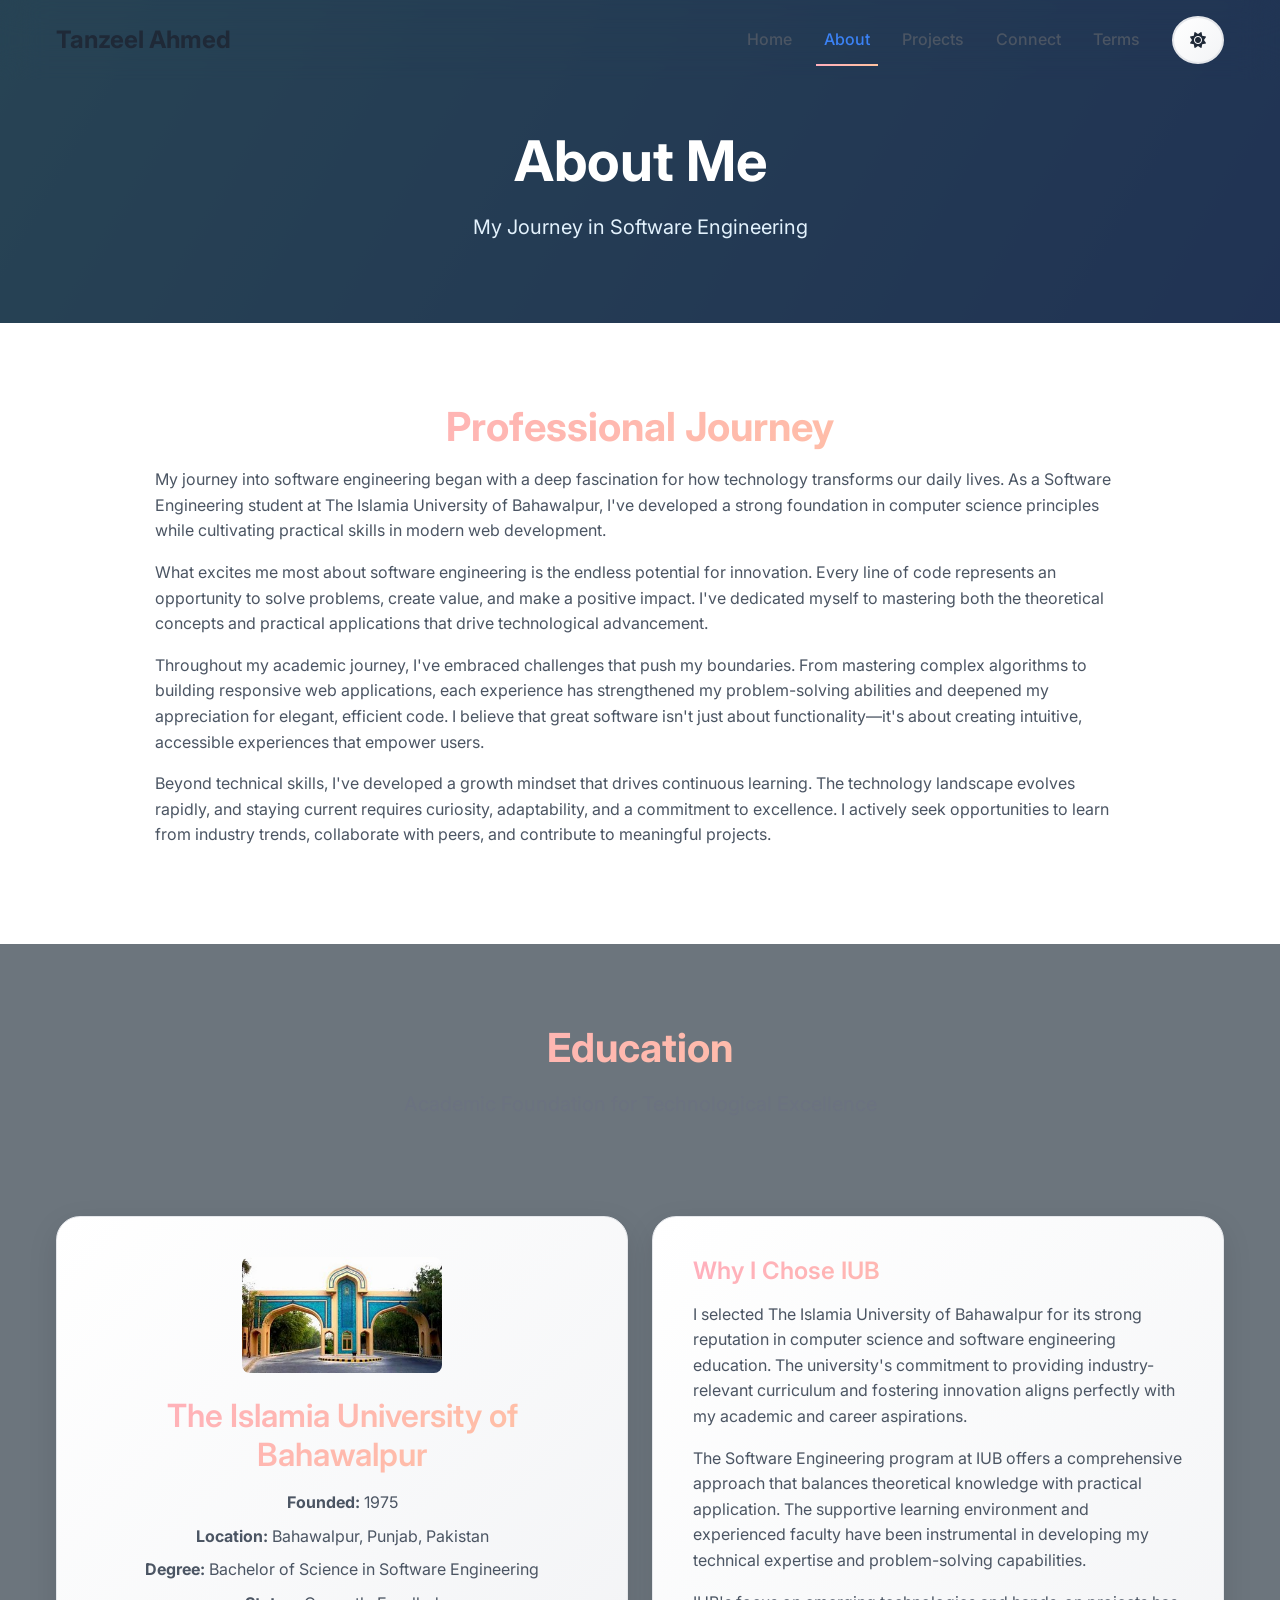
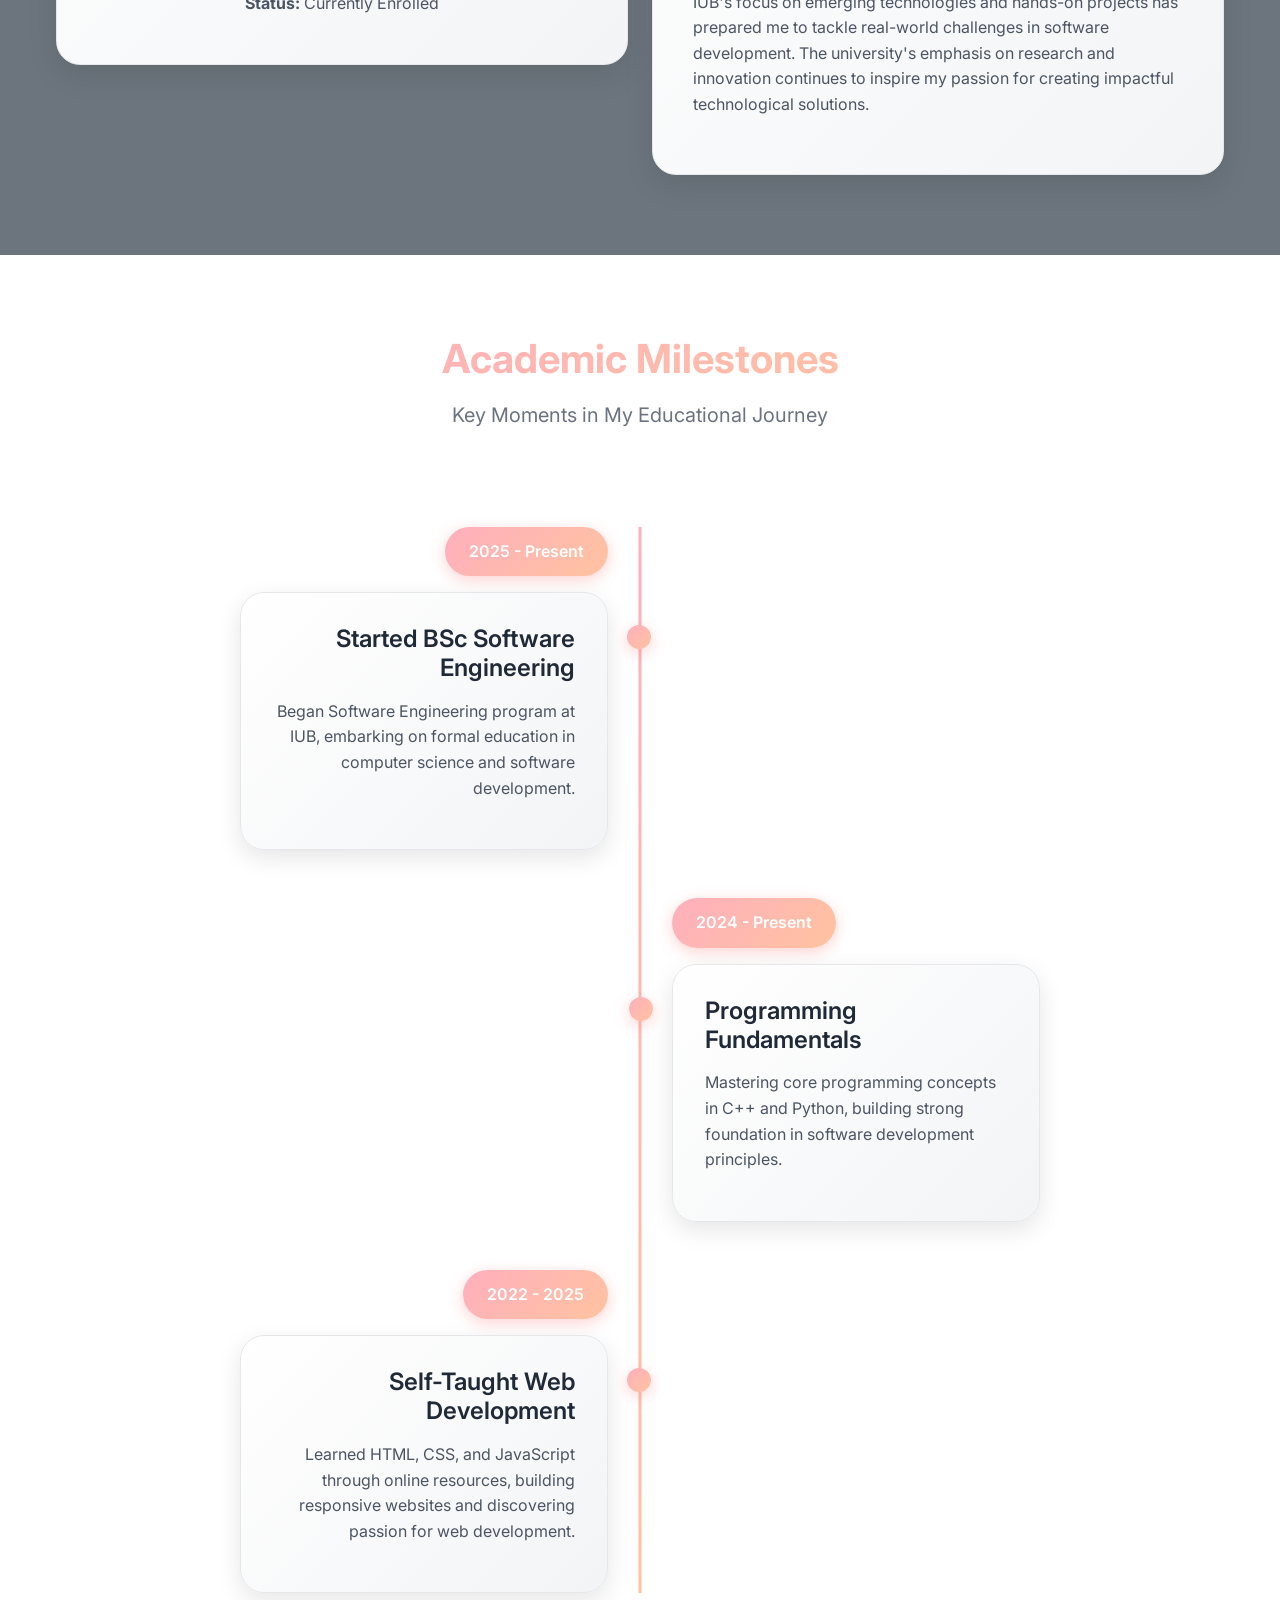
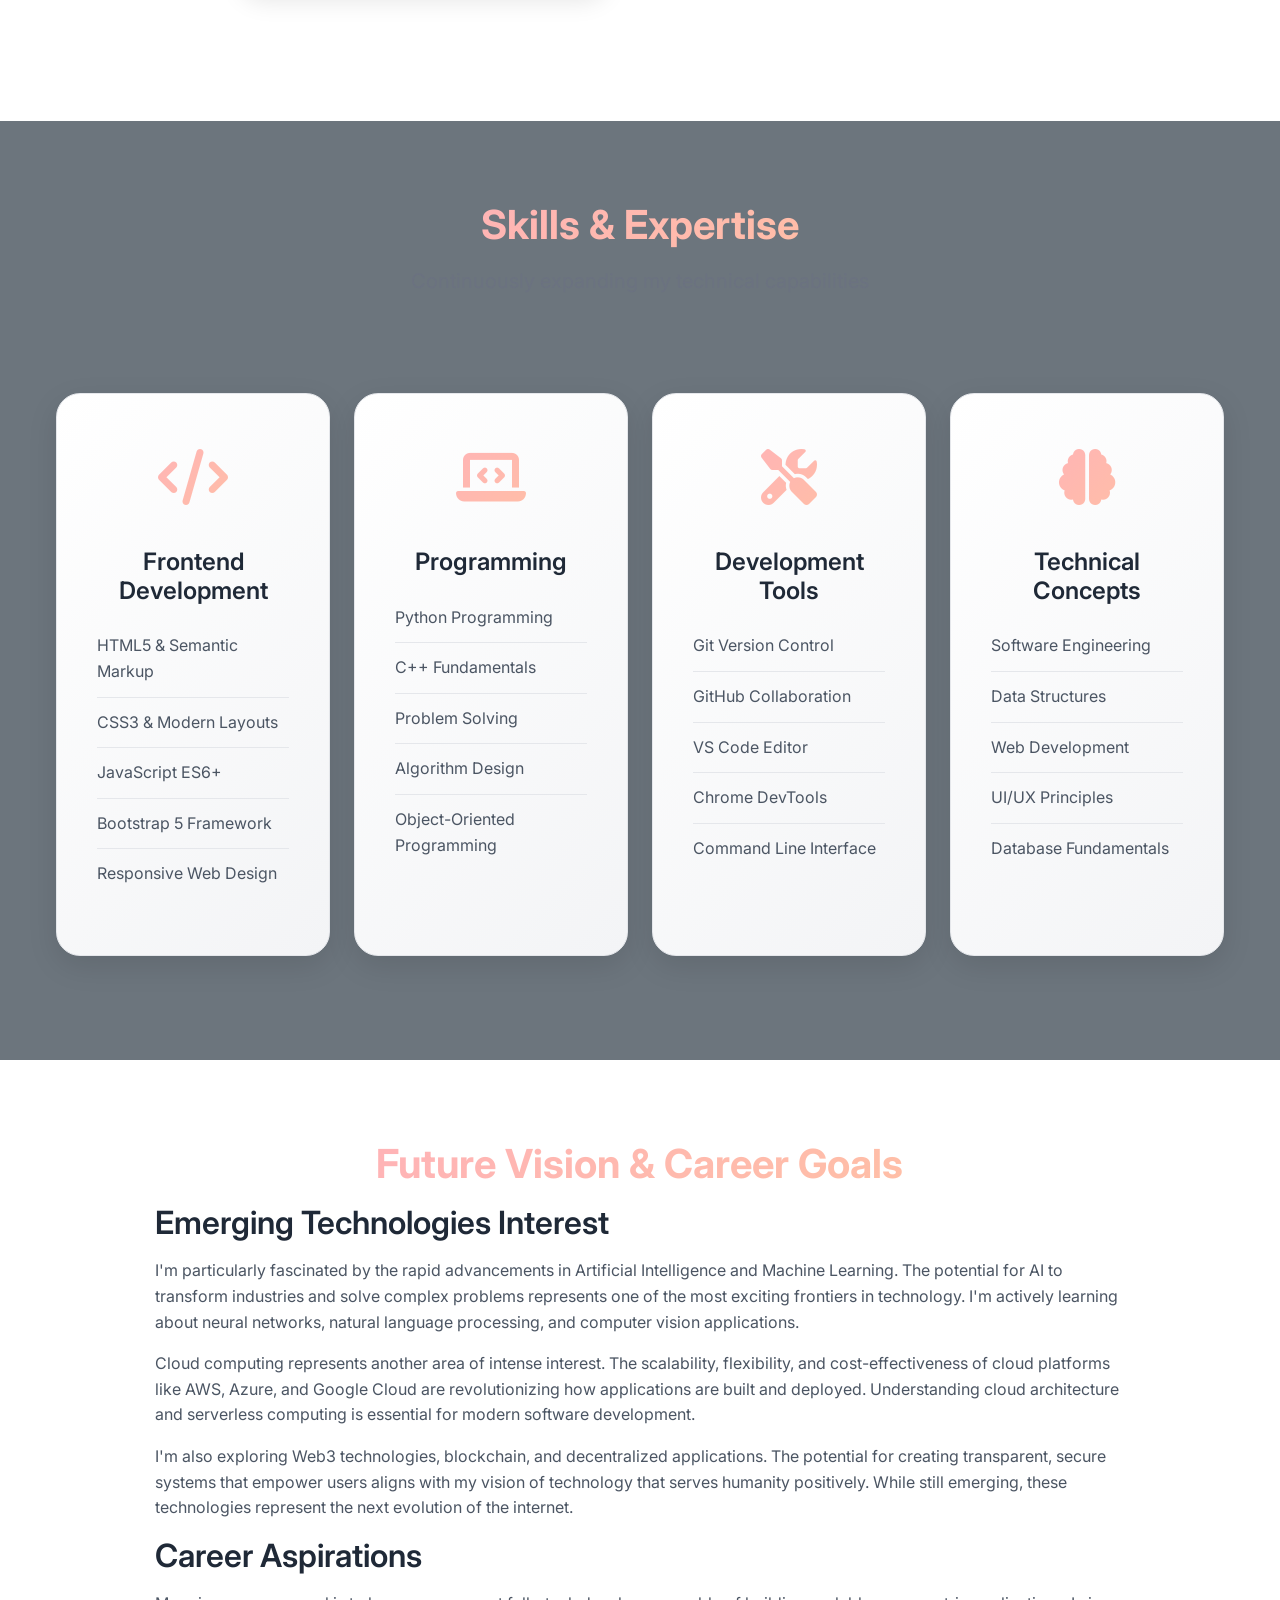
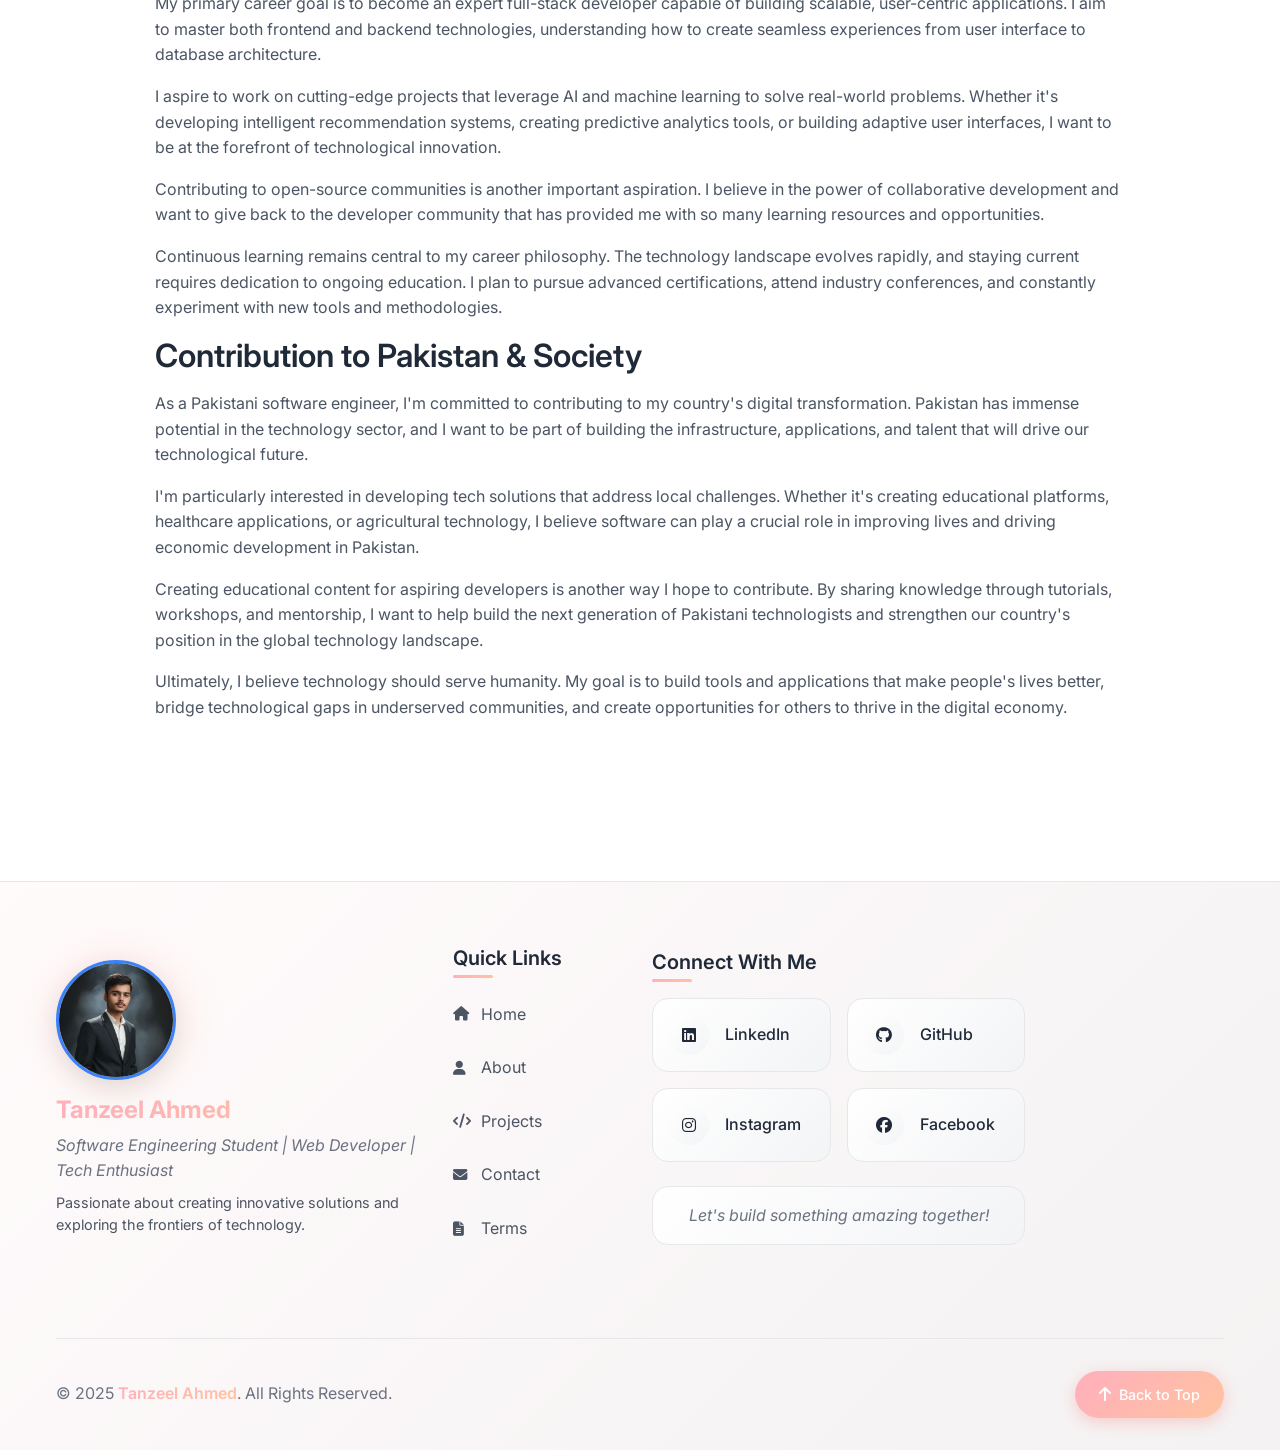
==== commit baa7527d: "docs" ====
--- a/about.html
+++ b/about.html
@@ -463,7 +463,7 @@
             <div class="footer-profile" data-aos="fade-right">
               <div class="profile-image-container mb-3">
                 <img
-                  src="your-profile-picture.jpg"
+                  src="./images/WhatsApp Image 2025-11-15 at 4.20.26 PM.jpeg"
                   alt="Tanzeel Ahmed"
                   class="footer-profile-img"
                 />
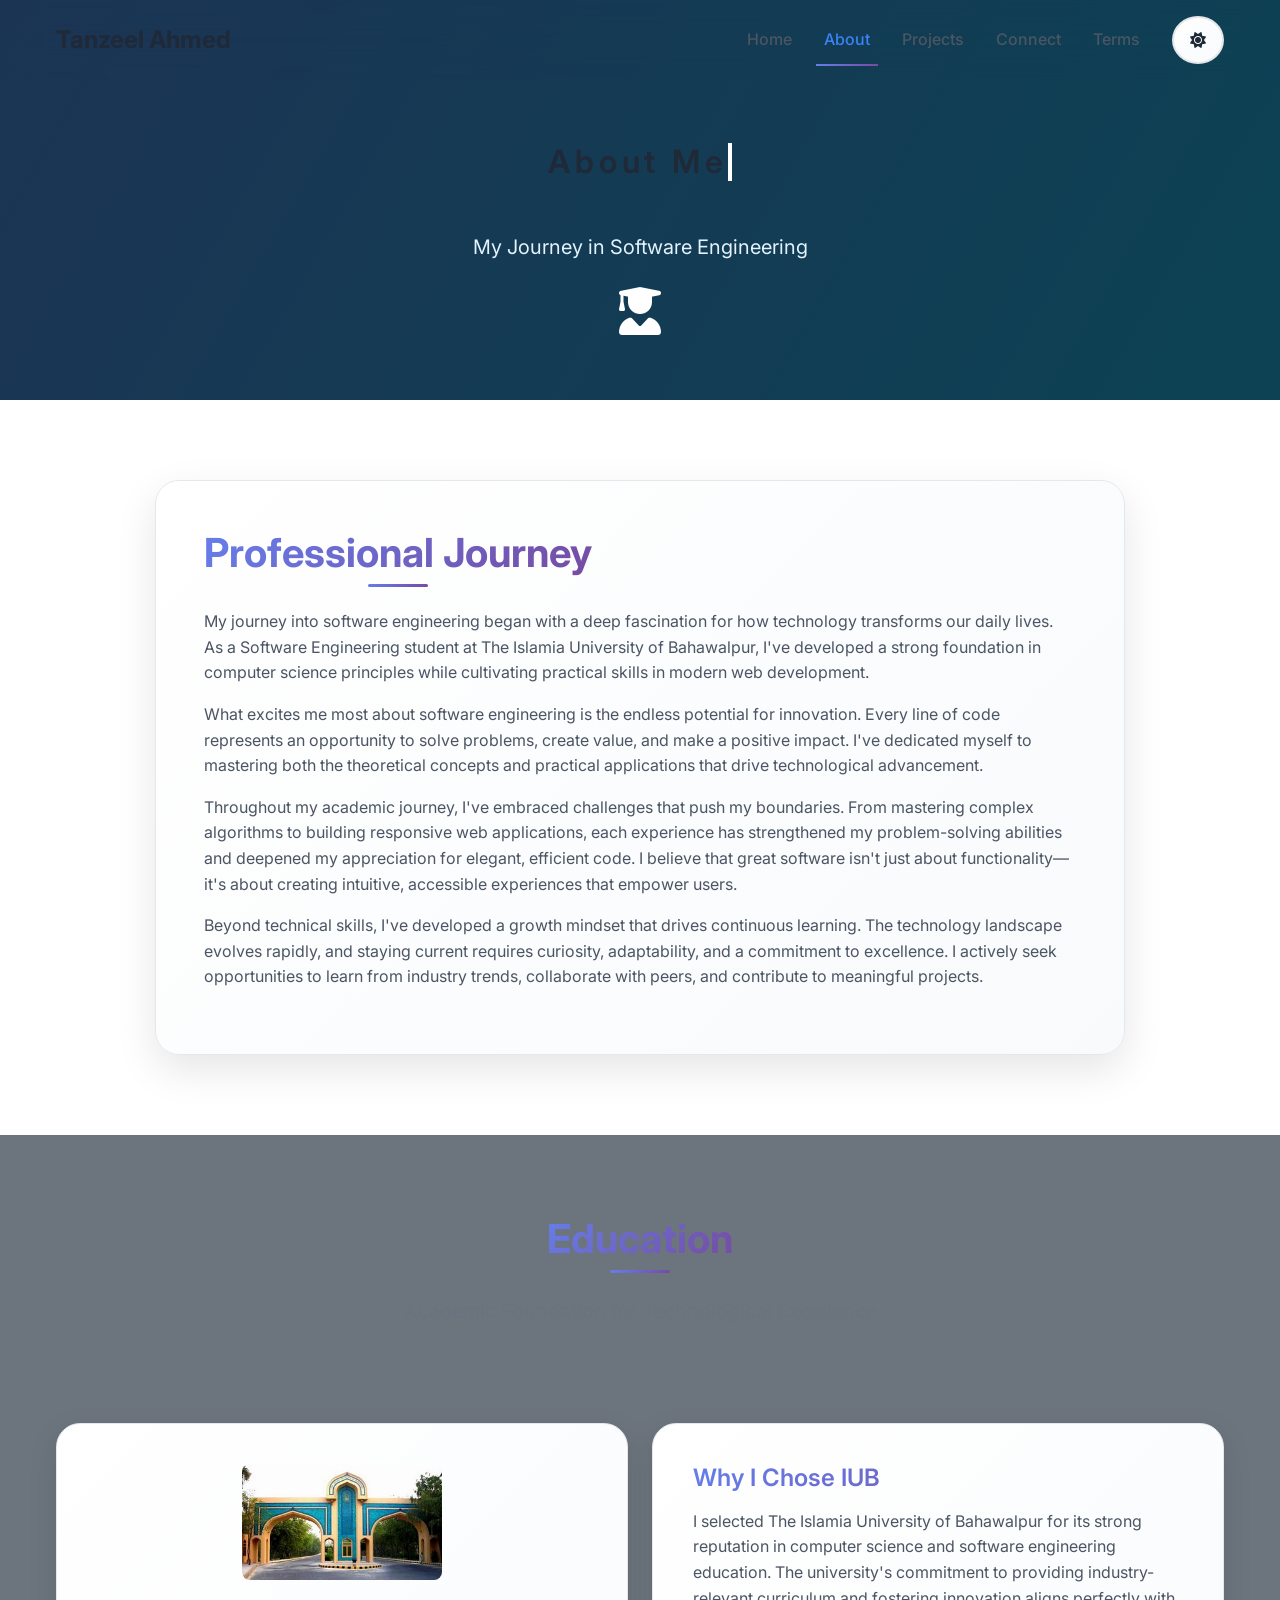
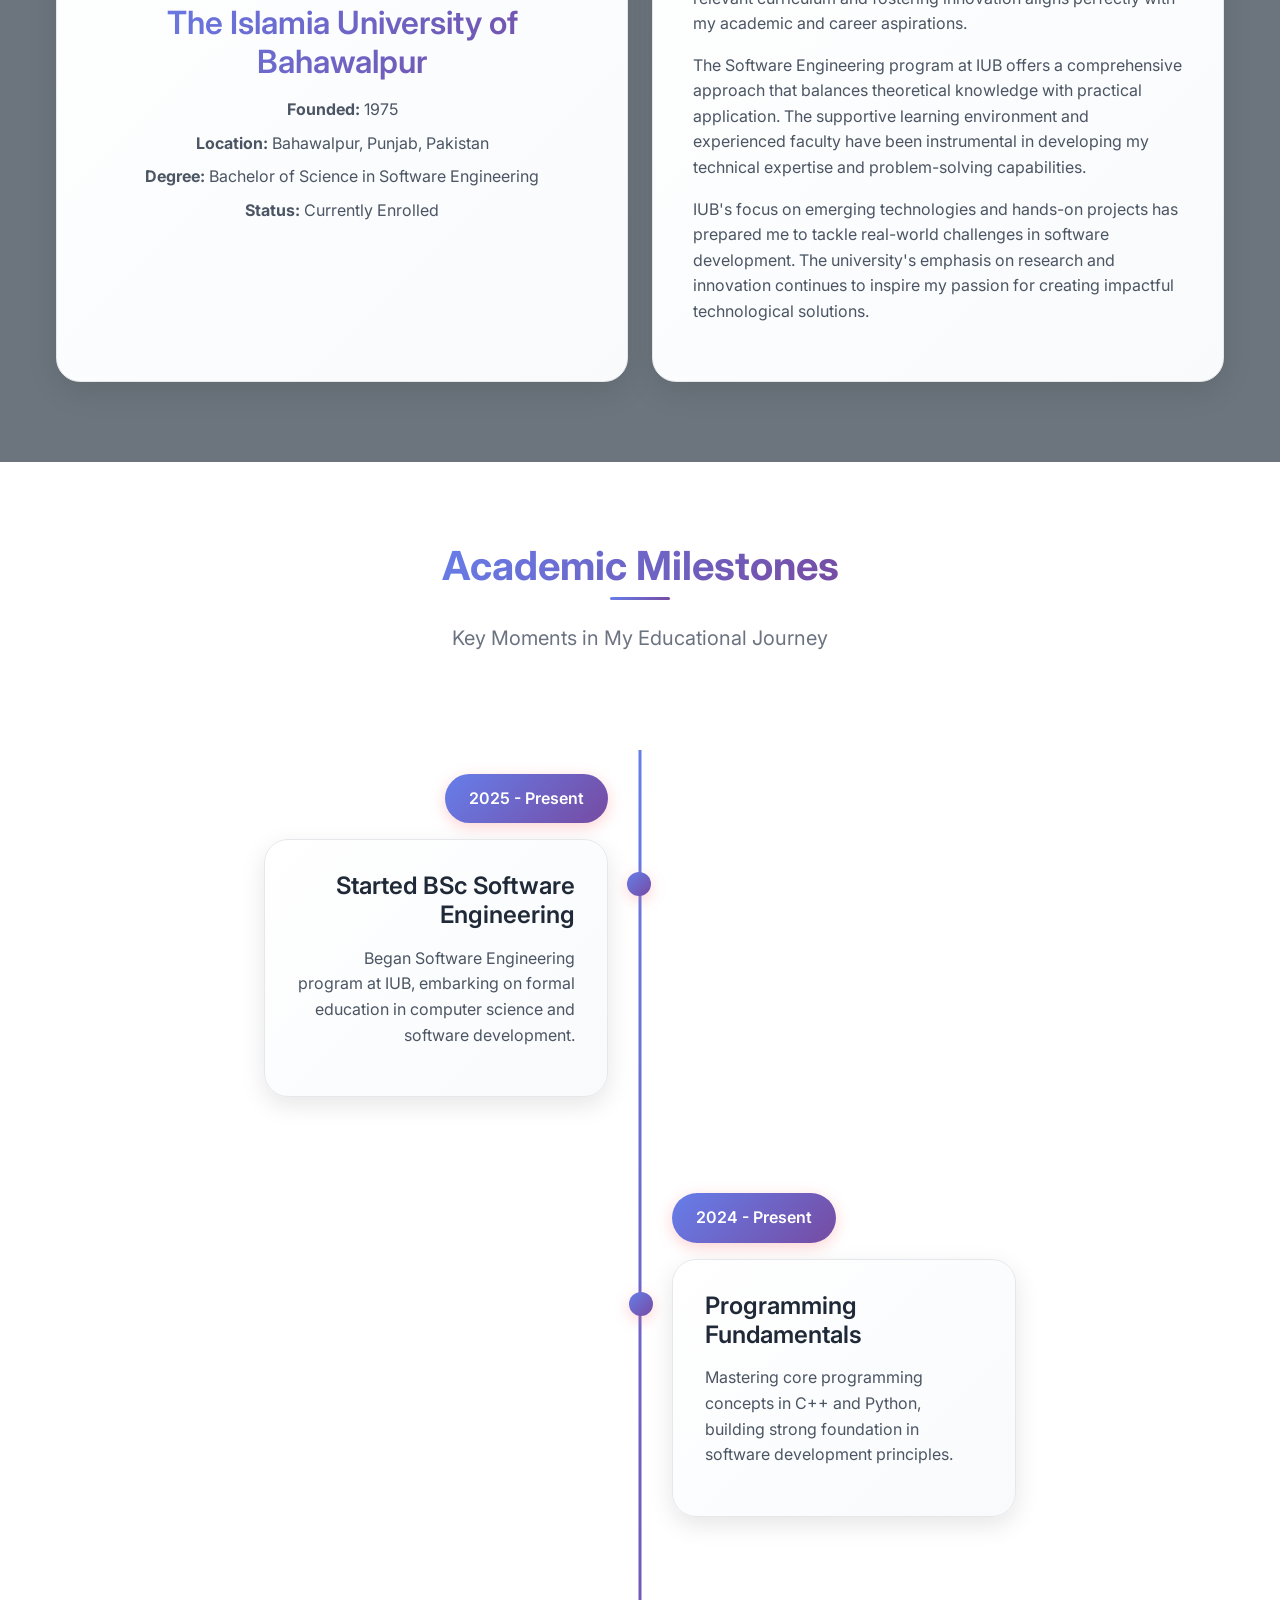
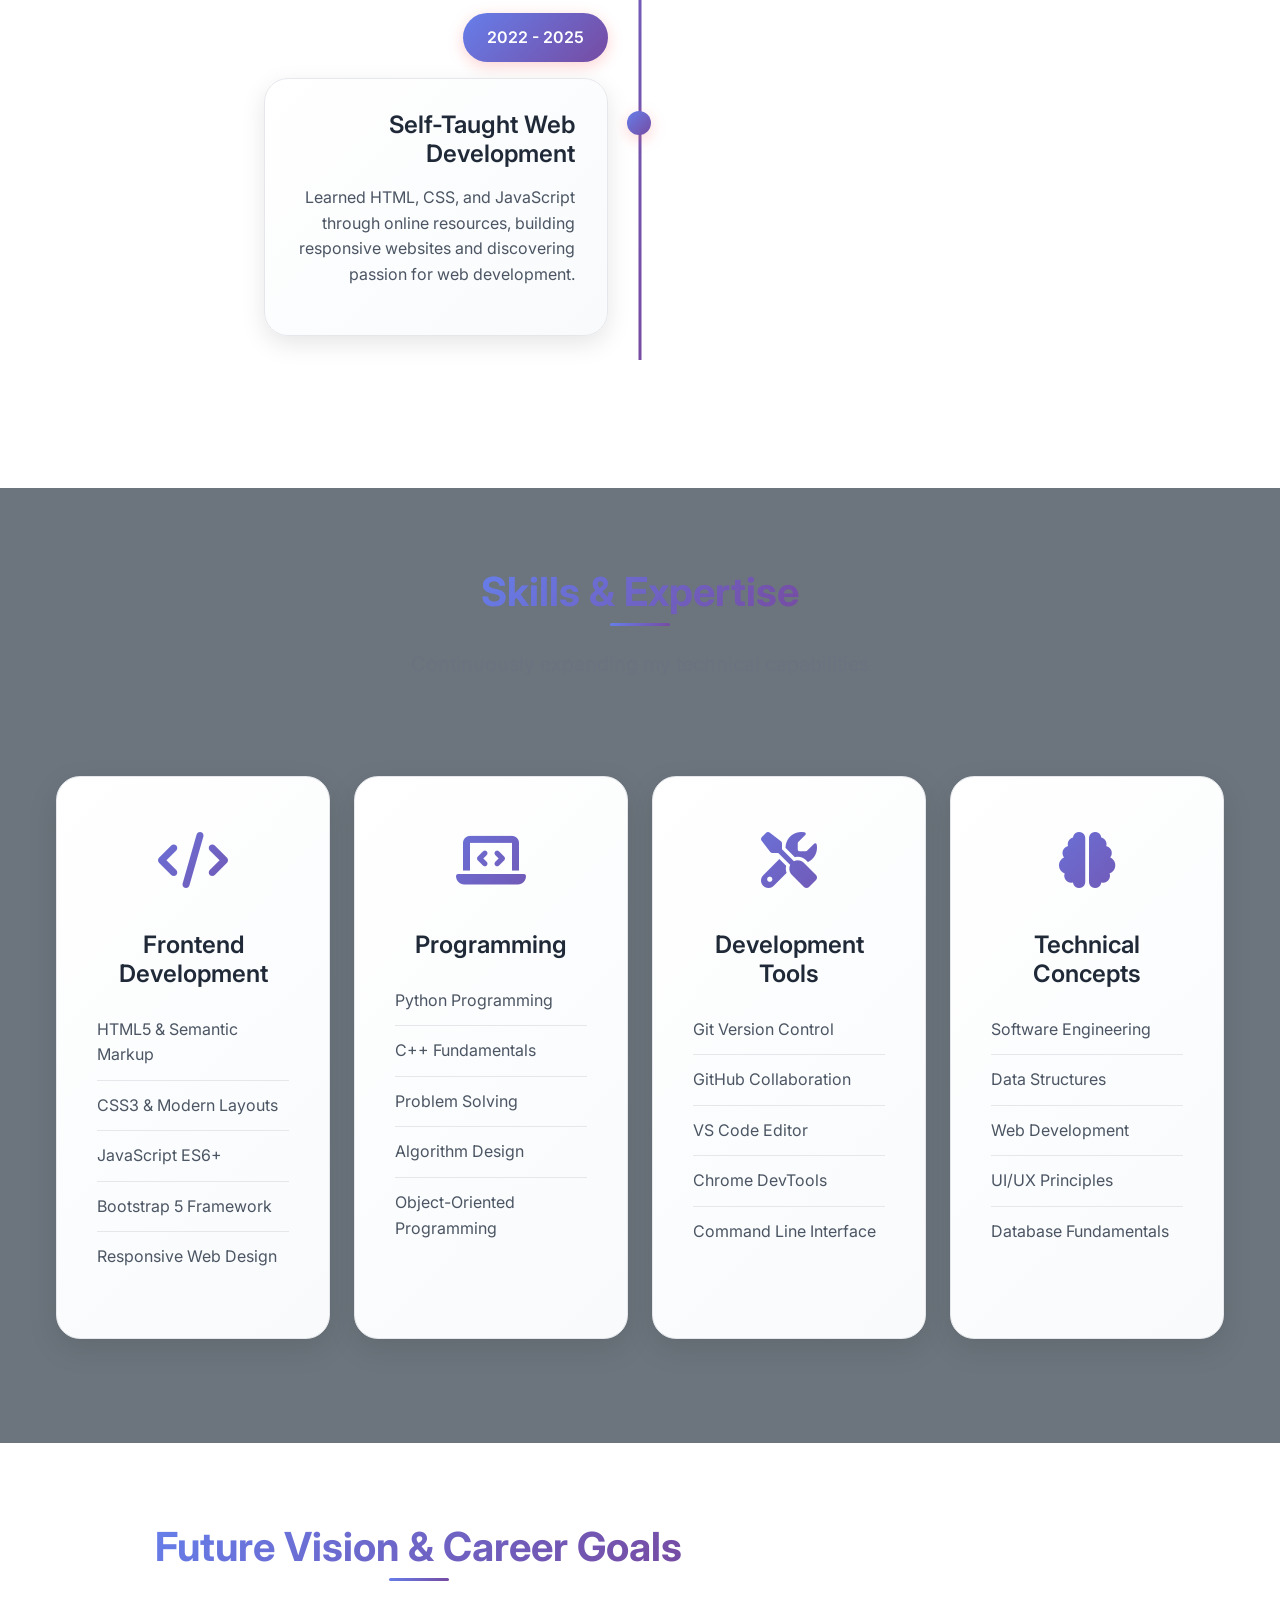
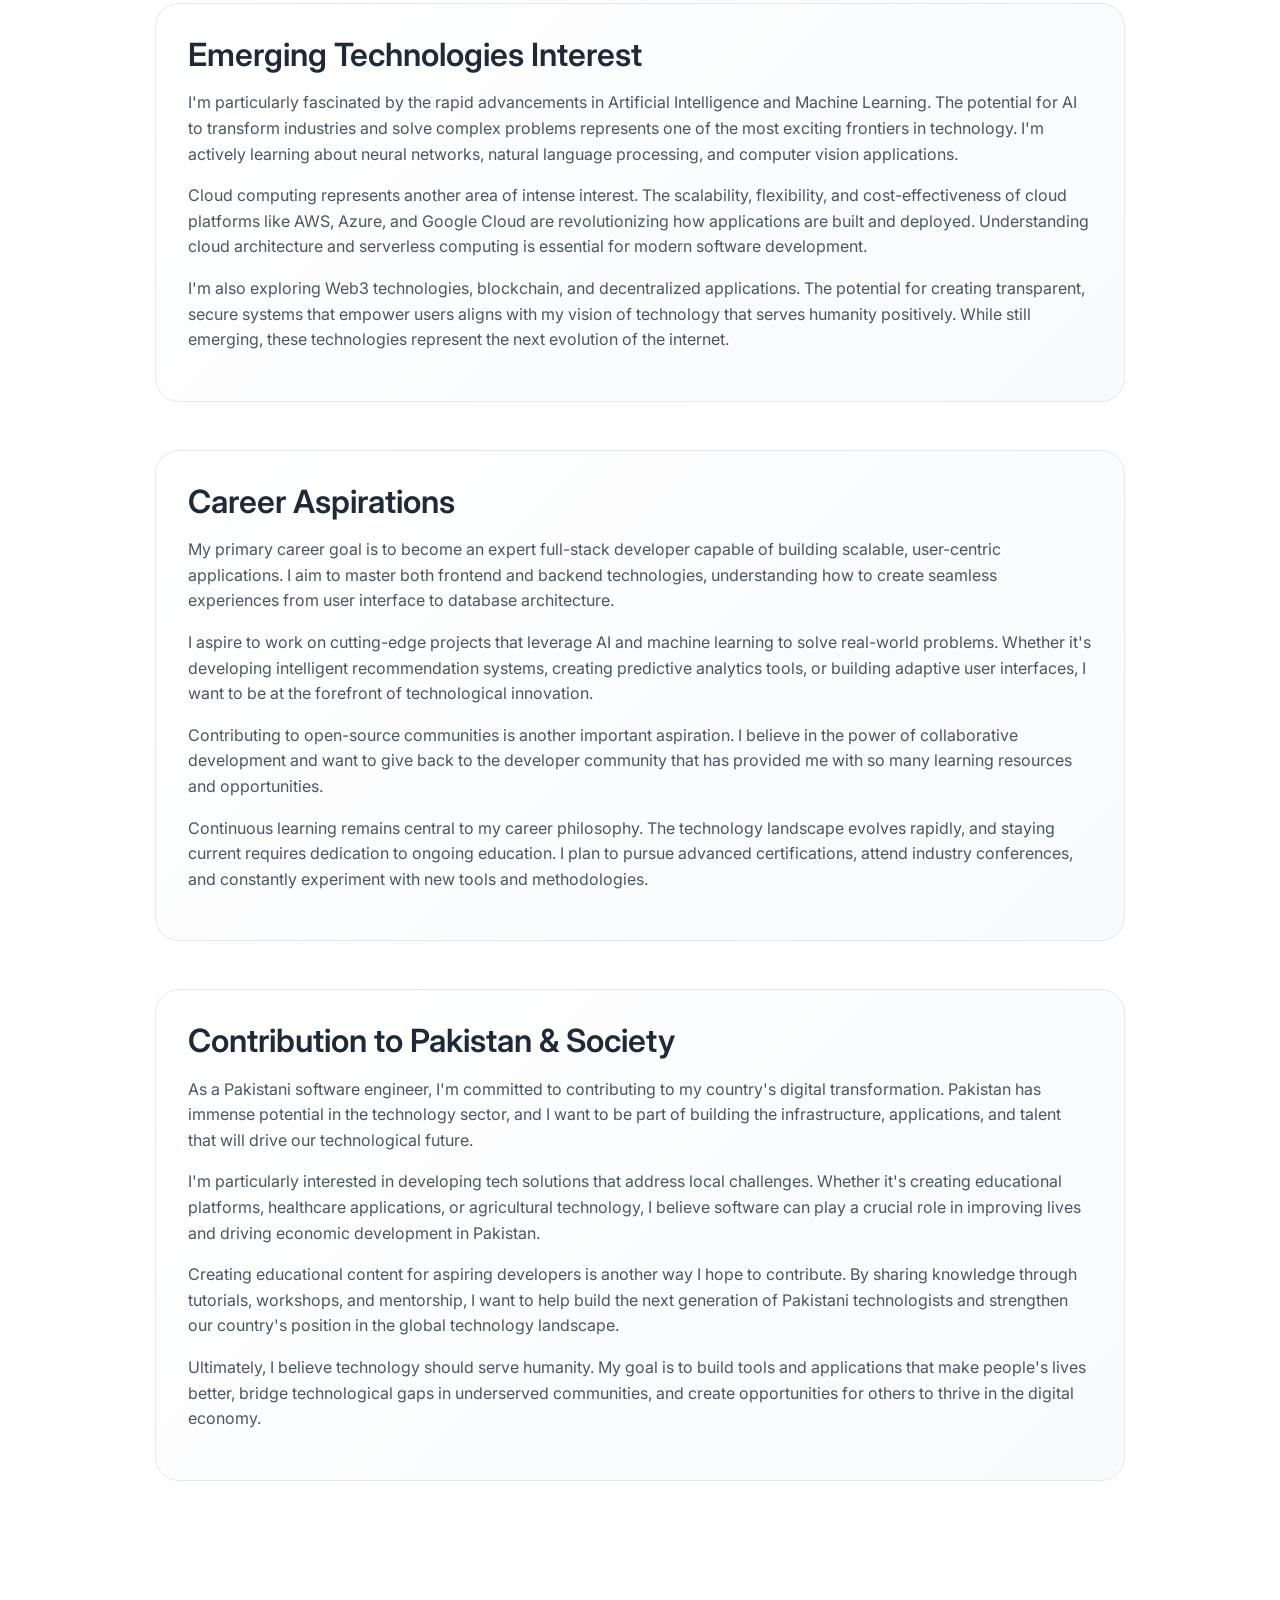
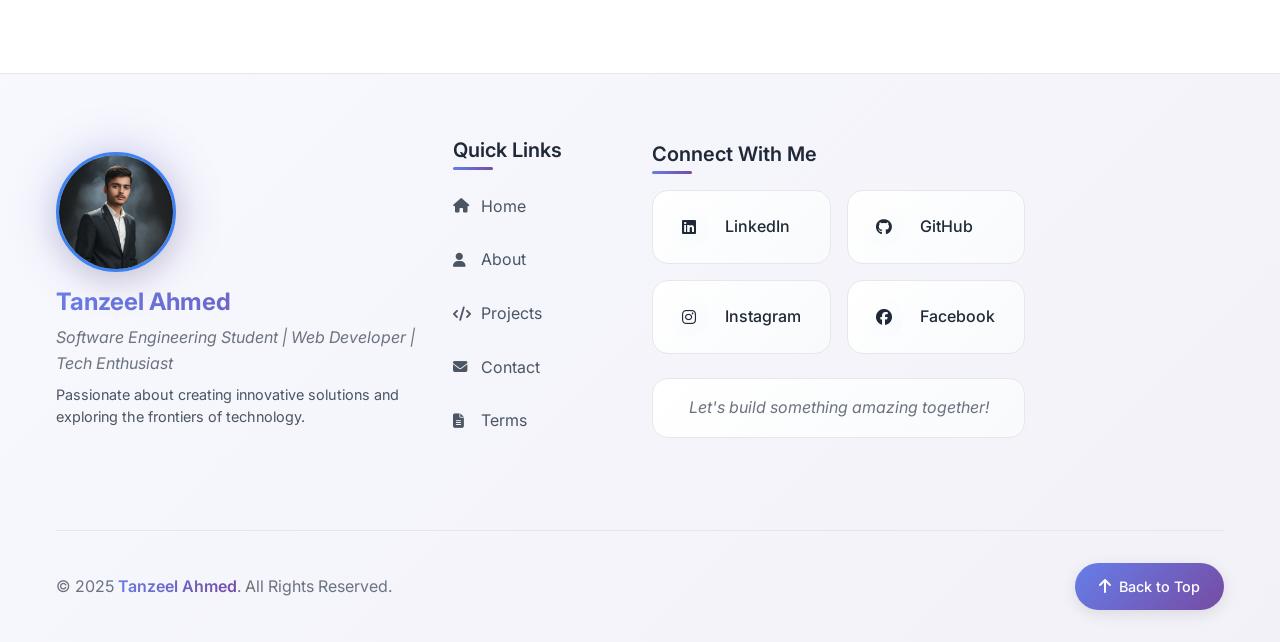
==== commit a3b085b2: "updated" ====
--- a/about.html
+++ b/about.html
@@ -46,8 +46,337 @@
     <link href="https://unpkg.com/aos@2.3.1/dist/aos.css" rel="stylesheet" />
     <!-- Custom CSS -->
     <link rel="stylesheet" href="css/style.css" />
+
+    <style>
+      /* Additional CSS for About page enhancements */
+      .page-title {
+        position: relative;
+        overflow: hidden;
+      }
+
+      .typewriter-container {
+        display: inline-block;
+        position: relative;
+      }
+
+      .typewriter-text {
+        display: inline-block;
+        overflow: hidden;
+        border-right: 0.15em solid white;
+        white-space: nowrap;
+        margin: 0 auto;
+        letter-spacing: 0.15em;
+        animation: typing 3.5s steps(40, end),
+          blink-caret 0.75s step-end infinite;
+      }
+
+      @keyframes typing {
+        from {
+          width: 0;
+        }
+        to {
+          width: 100%;
+        }
+      }
+
+      @keyframes blink-caret {
+        from,
+        to {
+          border-color: transparent;
+        }
+        50% {
+          border-color: white;
+        }
+      }
+
+      /* Enhanced Bio Content */
+      .bio-content {
+        background: var(--gradient-card);
+        padding: 3rem;
+        border-radius: 1.5rem;
+        box-shadow: 0 15px 40px var(--shadow);
+        border: 1px solid var(--border);
+        position: relative;
+        overflow: hidden;
+      }
+
+      .bio-content::before {
+        content: "";
+        position: absolute;
+        top: 0;
+        left: -100%;
+        width: 100%;
+        height: 100%;
+        background: linear-gradient(
+          90deg,
+          transparent,
+          rgba(255, 107, 107, 0.1),
+          transparent
+        );
+        transition: left 0.6s ease;
+      }
+
+      .bio-content:hover::before {
+        left: 100%;
+      }
+
+      /* Enhanced Education Cards */
+      .education-card {
+        background: var(--gradient-card);
+        padding: 2.5rem;
+        border-radius: 1.5rem;
+        box-shadow: 0 10px 30px var(--shadow);
+        text-align: center;
+        border: 1px solid var(--border);
+        transition: all 0.4s cubic-bezier(0.175, 0.885, 0.32, 1.275);
+        height: 100%;
+        position: relative;
+        overflow: hidden;
+      }
+
+      .education-card::before {
+        content: "";
+        position: absolute;
+        top: 0;
+        left: -100%;
+        width: 100%;
+        height: 100%;
+        background: linear-gradient(
+          90deg,
+          transparent,
+          rgba(255, 107, 107, 0.1),
+          transparent
+        );
+        transition: left 0.6s ease;
+      }
+
+      .education-card:hover::before {
+        left: 100%;
+      }
+
+      .education-card:hover {
+        transform: translateY(-8px);
+        box-shadow: 0 20px 40px var(--shadow);
+        border-color: var(--accent);
+      }
+
+      .university-logo img {
+        max-width: 200px;
+        height: auto;
+        margin-bottom: 1.5rem;
+        border-radius: 0.5rem;
+        transition: transform 0.3s ease;
+      }
+
+      .education-card:hover .university-logo img {
+        transform: scale(1.05);
+      }
+
+      /* Enhanced Timeline */
+      .timeline-item {
+        position: relative;
+        margin-bottom: 3rem;
+        padding: 1.5rem;
+        transition: all 0.3s ease;
+      }
+
+      .timeline-item:hover {
+        transform: translateX(10px);
+      }
+
+      .timeline-date {
+        background: var(--gradient-primary);
+        color: white;
+        padding: 0.75rem 1.5rem;
+        border-radius: 2rem;
+        font-weight: 600;
+        display: inline-block;
+        margin-bottom: 1rem;
+        box-shadow: 0 4px 15px rgba(255, 107, 107, 0.3);
+        transition: all 0.3s ease;
+      }
+
+      .timeline-item:hover .timeline-date {
+        transform: scale(1.05);
+        box-shadow: 0 6px 20px rgba(255, 107, 107, 0.4);
+      }
+
+      .timeline-content {
+        background: var(--gradient-card);
+        padding: 2rem;
+        border-radius: 1.5rem;
+        box-shadow: 0 8px 25px var(--shadow);
+        position: relative;
+        border: 1px solid var(--border);
+        transition: all 0.3s ease;
+      }
+
+      .timeline-content:hover {
+        transform: translateY(-5px);
+        box-shadow: 0 15px 40px var(--shadow);
+      }
+
+      /* Enhanced Vision Sections */
+      .vision-section {
+        margin-bottom: 3rem;
+        padding: 2rem;
+        background: var(--gradient-card);
+        border-radius: 1.5rem;
+        border: 1px solid var(--border);
+        transition: all 0.3s ease;
+        position: relative;
+        overflow: hidden;
+      }
+
+      .vision-section::before {
+        content: "";
+        position: absolute;
+        top: 0;
+        left: -100%;
+        width: 100%;
+        height: 100%;
+        background: linear-gradient(
+          90deg,
+          transparent,
+          rgba(255, 107, 107, 0.05),
+          transparent
+        );
+        transition: left 0.6s ease;
+      }
+
+      .vision-section:hover::before {
+        left: 100%;
+      }
+
+      .vision-section:hover {
+        transform: translateY(-5px);
+        box-shadow: 0 10px 30px var(--shadow);
+      }
+
+      /* Floating Animation for Icons */
+      .floating-icon {
+        animation: floating 3s ease-in-out infinite;
+      }
+
+      @keyframes floating {
+        0% {
+          transform: translate(0, 0px);
+        }
+        50% {
+          transform: translate(0, -10px);
+        }
+        100% {
+          transform: translate(0, 0px);
+        }
+      }
+
+      /* Enhanced Skill Categories */
+      .skill-category {
+        background: var(--gradient-card);
+        padding: 2.5rem;
+        border-radius: 1.5rem;
+        box-shadow: 0 10px 30px var(--shadow);
+        text-align: center;
+        height: 100%;
+        transition: all 0.4s cubic-bezier(0.175, 0.885, 0.32, 1.275);
+        border: 1px solid var(--border);
+        position: relative;
+        overflow: hidden;
+      }
+
+      .skill-category::before {
+        content: "";
+        position: absolute;
+        top: 0;
+        left: -100%;
+        width: 100%;
+        height: 100%;
+        background: linear-gradient(
+          90deg,
+          transparent,
+          rgba(255, 107, 107, 0.1),
+          transparent
+        );
+        transition: left 0.6s ease;
+      }
+
+      .skill-category:hover::before {
+        left: 100%;
+      }
+
+      .skill-category:hover {
+        transform: translateY(-8px);
+        box-shadow: 0 20px 40px var(--shadow);
+        border-color: var(--accent);
+      }
+
+      .skill-icon {
+        font-size: 3.5rem;
+        margin-bottom: 1.5rem;
+        background: var(--gradient-primary);
+        -webkit-background-clip: text;
+        -webkit-text-fill-color: transparent;
+        background-clip: text;
+        transition: all 0.3s ease;
+      }
+
+      .skill-category:hover .skill-icon {
+        transform: scale(1.2) rotate(5deg);
+      }
+
+      /* Progress Bar Animations */
+      .progress-bar {
+        animation: progressFill 1.5s ease-out forwards;
+      }
+
+      @keyframes progressFill {
+        from {
+          width: 0%;
+        }
+      }
+
+      /* Enhanced Section Titles */
+      .section-title {
+        position: relative;
+        display: inline-block;
+        margin-bottom: 2rem;
+      }
+
+      .section-title::after {
+        content: "";
+        position: absolute;
+        bottom: -10px;
+        left: 50%;
+        transform: translateX(-50%);
+        width: 60px;
+        height: 3px;
+        background: var(--gradient-primary);
+        border-radius: 2px;
+      }
+
+      /* Responsive Design */
+      @media (max-width: 768px) {
+        .bio-content,
+        .education-card,
+        .vision-section,
+        .skill-category {
+          padding: 1.5rem;
+        }
+
+        .page-title {
+          font-size: 2.5rem;
+        }
+
+        .typewriter-text {
+          font-size: 2.5rem;
+        }
+      }
+    </style>
   </head>
   <body>
+    <!-- Scroll Progress Indicator -->
+    <div class="scroll-progress" id="scrollProgress"></div>
+
     <!-- Navigation Bar -->
     <nav class="navbar navbar-expand-lg fixed-top">
       <div class="container">
@@ -90,10 +419,24 @@
       <div class="container">
         <div class="row">
           <div class="col-lg-8 mx-auto text-center">
-            <h1 class="page-title" data-aos="fade-up">About Me</h1>
+            <h1 class="page-title" data-aos="fade-up">
+              <span class="typewriter-container">
+                <span class="typewriter-text">About Me</span>
+              </span>
+            </h1>
             <p class="page-subtitle" data-aos="fade-up" data-aos-delay="200">
               My Journey in Software Engineering
             </p>
+            <div
+              data-aos="fade-up"
+              data-aos-delay="400"
+              class="mt-4 floating-icon"
+            >
+              <i
+                class="fas fa-user-graduate text-white"
+                style="font-size: 3rem"
+              ></i>
+            </div>
           </div>
         </div>
       </div>
@@ -106,7 +449,7 @@
           <div class="col-lg-10 mx-auto">
             <div class="bio-content" data-aos="fade-up">
               <h2 class="section-title">Professional Journey</h2>
-              <p>
+              <p data-aos="fade-up" data-aos-delay="100">
                 My journey into software engineering began with a deep
                 fascination for how technology transforms our daily lives. As a
                 Software Engineering student at The Islamia University of
@@ -114,7 +457,7 @@
                 science principles while cultivating practical skills in modern
                 web development.
               </p>
-              <p>
+              <p data-aos="fade-up" data-aos-delay="150">
                 What excites me most about software engineering is the endless
                 potential for innovation. Every line of code represents an
                 opportunity to solve problems, create value, and make a positive
@@ -122,7 +465,7 @@
                 concepts and practical applications that drive technological
                 advancement.
               </p>
-              <p>
+              <p data-aos="fade-up" data-aos-delay="200">
                 Throughout my academic journey, I've embraced challenges that
                 push my boundaries. From mastering complex algorithms to
                 building responsive web applications, each experience has
@@ -131,7 +474,7 @@
                 software isn't just about functionality—it's about creating
                 intuitive, accessible experiences that empower users.
               </p>
-              <p>
+              <p data-aos="fade-up" data-aos-delay="250">
                 Beyond technical skills, I've developed a growth mindset that
                 drives continuous learning. The technology landscape evolves
                 rapidly, and staying current requires curiosity, adaptability,
@@ -151,7 +494,7 @@
         <div class="row">
           <div class="col-lg-8 mx-auto text-center" data-aos="fade-up">
             <h2 class="section-title">Education</h2>
-            <p class="section-subtitle">
+            <p class="section-subtitle" data-aos="fade-up" data-aos-delay="100">
               Academic Foundation for Technological Excellence
             </p>
           </div>
@@ -183,21 +526,21 @@
           <div class="col-lg-6" data-aos="fade-left">
             <div class="why-iub">
               <h4>Why I Chose IUB</h4>
-              <p>
+              <p data-aos="fade-up" data-aos-delay="100">
                 I selected The Islamia University of Bahawalpur for its strong
                 reputation in computer science and software engineering
                 education. The university's commitment to providing
                 industry-relevant curriculum and fostering innovation aligns
                 perfectly with my academic and career aspirations.
               </p>
-              <p>
+              <p data-aos="fade-up" data-aos-delay="150">
                 The Software Engineering program at IUB offers a comprehensive
                 approach that balances theoretical knowledge with practical
                 application. The supportive learning environment and experienced
                 faculty have been instrumental in developing my technical
                 expertise and problem-solving capabilities.
               </p>
-              <p>
+              <p data-aos="fade-up" data-aos-delay="200">
                 IUB's focus on emerging technologies and hands-on projects has
                 prepared me to tackle real-world challenges in software
                 development. The university's emphasis on research and
@@ -209,13 +552,14 @@
         </div>
       </div>
     </section>
+
     <!-- Academic Milestones -->
     <section class="section-padding">
       <div class="container">
         <div class="row">
           <div class="col-lg-8 mx-auto text-center" data-aos="fade-up">
             <h2 class="section-title">Academic Milestones</h2>
-            <p class="section-subtitle">
+            <p class="section-subtitle" data-aos="fade-up" data-aos-delay="100">
               Key Moments in My Educational Journey
             </p>
           </div>
@@ -223,7 +567,7 @@
         <div class="row mt-5">
           <div class="col-lg-10 mx-auto">
             <div class="timeline" data-aos="fade-up">
-              <div class="timeline-item">
+              <div class="timeline-item" data-aos="fade-right">
                 <div class="timeline-date">2025 - Present</div>
                 <div class="timeline-content">
                   <h4>Started BSc Software Engineering</h4>
@@ -234,7 +578,11 @@
                   </p>
                 </div>
               </div>
-              <div class="timeline-item">
+              <div
+                class="timeline-item"
+                data-aos="fade-left"
+                data-aos-delay="100"
+              >
                 <div class="timeline-date">2024 - Present</div>
                 <div class="timeline-content">
                   <h4>Programming Fundamentals</h4>
@@ -245,7 +593,11 @@
                   </p>
                 </div>
               </div>
-              <div class="timeline-item">
+              <div
+                class="timeline-item"
+                data-aos="fade-right"
+                data-aos-delay="200"
+              >
                 <div class="timeline-date">2022 - 2025</div>
                 <div class="timeline-content">
                   <h4>Self-Taught Web Development</h4>
@@ -261,13 +613,14 @@
         </div>
       </div>
     </section>
+
     <!-- Skills & Expertise -->
     <section class="section-padding bg-secondary">
       <div class="container">
         <div class="row">
           <div class="col-lg-8 mx-auto text-center" data-aos="fade-up">
             <h2 class="section-title">Skills & Expertise</h2>
-            <p class="section-subtitle">
+            <p class="section-subtitle" data-aos="fade-up" data-aos-delay="100">
               Continuously expanding my technical capabilities
             </p>
           </div>
@@ -275,7 +628,7 @@
         <div class="row mt-5">
           <div class="col-lg-3 col-md-6 mb-4" data-aos="fade-up">
             <div class="skill-category">
-              <div class="skill-icon">
+              <div class="skill-icon floating-icon">
                 <i class="fas fa-code"></i>
               </div>
               <h4>Frontend Development</h4>
@@ -294,7 +647,7 @@
             data-aos-delay="100"
           >
             <div class="skill-category">
-              <div class="skill-icon">
+              <div class="skill-icon floating-icon">
                 <i class="fas fa-laptop-code"></i>
               </div>
               <h4>Programming</h4>
@@ -313,7 +666,7 @@
             data-aos-delay="200"
           >
             <div class="skill-category">
-              <div class="skill-icon">
+              <div class="skill-icon floating-icon">
                 <i class="fas fa-tools"></i>
               </div>
               <h4>Development Tools</h4>
@@ -332,7 +685,7 @@
             data-aos-delay="300"
           >
             <div class="skill-category">
-              <div class="skill-icon">
+              <div class="skill-icon floating-icon">
                 <i class="fas fa-brain"></i>
               </div>
               <h4>Technical Concepts</h4>
@@ -357,7 +710,11 @@
             <div class="future-vision" data-aos="fade-up">
               <h2 class="section-title">Future Vision & Career Goals</h2>
 
-              <div class="vision-section">
+              <div
+                class="vision-section"
+                data-aos="fade-up"
+                data-aos-delay="100"
+              >
                 <h3>Emerging Technologies Interest</h3>
                 <p>
                   I'm particularly fascinated by the rapid advancements in
@@ -385,7 +742,11 @@
                 </p>
               </div>
 
-              <div class="vision-section">
+              <div
+                class="vision-section"
+                data-aos="fade-up"
+                data-aos-delay="150"
+              >
                 <h3>Career Aspirations</h3>
                 <p>
                   My primary career goal is to become an expert full-stack
@@ -418,7 +779,11 @@
                 </p>
               </div>
 
-              <div class="vision-section">
+              <div
+                class="vision-section"
+                data-aos="fade-up"
+                data-aos-delay="200"
+              >
                 <h3>Contribution to Pakistan & Society</h3>
                 <p>
                   As a Pakistani software engineer, I'm committed to
@@ -454,6 +819,7 @@
         </div>
       </div>
     </section>
+
     <!-- Footer -->
     <footer class="footer">
       <div class="container">
@@ -595,5 +961,31 @@
     <script src="https://cdn.jsdelivr.net/npm/bootstrap@5.3.0/dist/js/bootstrap.bundle.min.js"></script>
     <script src="https://unpkg.com/aos@2.3.1/dist/aos.js"></script>
     <script src="js/main.js"></script>
+
+    <script>
+      // Additional JavaScript for enhanced animations
+      document.addEventListener("DOMContentLoaded", function () {
+        // Initialize AOS
+        AOS.init({
+          duration: 800,
+          easing: "ease-in-out",
+          once: true,
+          offset: 100,
+        });
+
+        // Add scroll progress indicator
+        window.addEventListener("scroll", function () {
+          const winHeight = window.innerHeight;
+          const docHeight = document.documentElement.scrollHeight;
+          const scrollTop =
+            window.pageYOffset || document.documentElement.scrollTop;
+          const scrollPercent = (scrollTop / (docHeight - winHeight)) * 100;
+          const scrollProgress = document.getElementById("scrollProgress");
+          if (scrollProgress) {
+            scrollProgress.style.width = scrollPercent + "%";
+          }
+        });
+      });
+    </script>
   </body>
 </html>
--- a/css/style.css
+++ b/css/style.css
@@ -1,4 +1,4 @@
-/* 1. CSS Variables (Dark/Light themes) - UPDATED WITH NEW ATTRACTIVE GRADIENTS */
+/* 1. CSS Variables (Dark/Light themes) - IMPROVED LIGHT THEME */
 :root {
   --bg-primary: #0f172a;
   --bg-secondary: #1e293b;
@@ -14,7 +14,7 @@
   --border: #374151;
   --shadow: rgba(0, 0, 0, 0.4);
 
-  /* UPDATED GRADIENTS - New Attractive Colors */
+  /* DARK THEME GRADIENTS - Orange/Yellow Combo (Keep as is) */
   --gradient-primary: linear-gradient(135deg, #ff6b6b 0%, #ffa726 100%);
   --gradient-secondary: linear-gradient(135deg, #4ecdc4 0%, #44a08d 100%);
   --gradient-hero: linear-gradient(120deg, #74b9ff 0%, #0984e3 100%);
@@ -42,17 +42,17 @@
   --border: #e5e7eb;
   --shadow: rgba(0, 0, 0, 0.1);
 
-  /* LIGHT THEME GRADIENTS - New Attractive Colors */
-  --gradient-primary: linear-gradient(135deg, #ffafbd 0%, #ffc3a0 100%);
-  --gradient-secondary: linear-gradient(135deg, #a1c4fd 0%, #c2e9fb 100%);
-  --gradient-hero: linear-gradient(120deg, #89f7fe 0%, #66a6ff 100%);
-  --gradient-accent: linear-gradient(135deg, #d4fc79 0%, #96e6a1 100%);
-  --gradient-card: linear-gradient(135deg, #ffffff 0%, #f3f4f6 100%);
-  --gradient-success: linear-gradient(135deg, #a8edea 0%, #fed6e3 100%);
-  --gradient-warm: linear-gradient(135deg, #f6d365 0%, #fda085 100%);
-  --gradient-cool: linear-gradient(135deg, #e0c3fc 0%, #8ec5fc 100%);
-  --gradient-dark: linear-gradient(135deg, #4facfe 0%, #00f2fe 100%);
-  --gradient-premium: linear-gradient(135deg, #cd9cf2 0%, #f6f3ff 100%);
+  /* IMPROVED LIGHT THEME GRADIENTS - More Vibrant & Attractive */
+  --gradient-primary: linear-gradient(135deg, #667eea 0%, #764ba2 100%);
+  --gradient-secondary: linear-gradient(135deg, #f093fb 0%, #f5576c 100%);
+  --gradient-hero: linear-gradient(120deg, #4facfe 0%, #00f2fe 100%);
+  --gradient-accent: linear-gradient(135deg, #43e97b 0%, #38f9d7 100%);
+  --gradient-card: linear-gradient(135deg, #ffffff 0%, #f8fafc 100%);
+  --gradient-success: linear-gradient(135deg, #69f0ae 0%, #00e676 100%);
+  --gradient-warm: linear-gradient(135deg, #ff9a9e 0%, #fecfef 100%);
+  --gradient-cool: linear-gradient(135deg, #a8edea 0%, #fed6e3 100%);
+  --gradient-dark: linear-gradient(135deg, #4a5568 0%, #718096 100%);
+  --gradient-premium: linear-gradient(135deg, #d299c2 0%, #fef9d7 100%);
 }
 
 /* 2. Reset & Base Styles */
@@ -135,13 +135,17 @@
 .btn-primary {
   background: var(--gradient-primary);
   color: white;
-  box-shadow: 0 4px 15px rgba(255, 107, 107, 0.3);
+  box-shadow: 0 4px 15px var(--shadow);
 }
 
 .btn-primary:hover {
   background: linear-gradient(135deg, #ff5252 0%, #ff9800 100%);
   transform: translateY(-2px);
-  box-shadow: 0 8px 25px rgba(255, 107, 107, 0.4);
+  box-shadow: 0 8px 25px var(--shadow);
+}
+
+[data-theme="light"] .btn-primary:hover {
+  background: linear-gradient(135deg, #5a6fd8 0%, #6a419c 100%);
 }
 
 .btn-outline {
@@ -155,7 +159,7 @@
   background: var(--gradient-primary);
   color: white;
   transform: translateY(-2px);
-  box-shadow: 0 8px 25px rgba(255, 107, 107, 0.3);
+  box-shadow: 0 8px 25px var(--shadow);
 }
 
 .btn-theme-toggle {
@@ -175,7 +179,7 @@
   background: var(--gradient-primary);
   color: white;
   transform: rotate(15deg);
-  box-shadow: 0 4px 15px rgba(255, 107, 107, 0.3);
+  box-shadow: 0 4px 15px var(--shadow);
 }
 
 /* Cards - UPDATED GRADIENTS */
@@ -207,6 +211,10 @@
   box-shadow: 0 2px 30px var(--shadow);
   padding: 0.5rem 0;
   backdrop-filter: blur(20px);
+}
+
+[data-theme="light"] .navbar.scrolled {
+  background: rgba(255, 255, 255, 0.95);
 }
 
 .navbar-brand {
@@ -271,6 +279,10 @@
   background: rgba(15, 23, 42, 0.7);
 }
 
+[data-theme="light"] .hero-section::before {
+  background: rgba(255, 255, 255, 0.1);
+}
+
 .hero-content {
   position: relative;
   z-index: 2;
@@ -286,6 +298,13 @@
   background-clip: text;
 }
 
+[data-theme="light"] .hero-title {
+  background: linear-gradient(135deg, #1f2937, #4a5568);
+  -webkit-background-clip: text;
+  -webkit-text-fill-color: transparent;
+  background-clip: text;
+}
+
 .typewriter-container {
   font-size: 2rem;
   font-weight: 500;
@@ -298,6 +317,10 @@
   font-weight: 600;
 }
 
+[data-theme="light"] .typewriter-text {
+  color: #1f2937;
+}
+
 .cursor {
   animation: blink 1s infinite;
   color: var(--accent-light);
@@ -318,6 +341,10 @@
   margin-bottom: 2rem;
   color: #e3f2fd;
   max-width: 600px;
+}
+
+[data-theme="light"] .hero-description {
+  color: #4b5563;
 }
 
 .hero-buttons {
@@ -339,6 +366,10 @@
   border: 4px solid rgba(116, 185, 255, 0.8);
   box-shadow: 0 20px 40px rgba(0, 0, 0, 0.3);
   backdrop-filter: blur(10px);
+}
+
+[data-theme="light"] .profile-image {
+  border: 4px solid rgba(79, 172, 254, 0.8);
 }
 
 .image-glow {
@@ -382,6 +413,11 @@
   border-right: 3px solid rgba(255, 255, 255, 0.8);
   border-bottom: 3px solid rgba(255, 255, 255, 0.8);
   transform: rotate(45deg);
+}
+
+[data-theme="light"] .scroll-arrow {
+  border-right: 3px solid rgba(79, 172, 254, 0.8);
+  border-bottom: 3px solid rgba(79, 172, 254, 0.8);
 }
 
 @keyframes bounce {
@@ -513,19 +549,28 @@
   transition: left 0.6s ease;
 }
 
+[data-theme="light"] .project-card::before {
+  background: linear-gradient(
+    90deg,
+    transparent,
+    rgba(102, 126, 234, 0.1),
+    transparent
+  );
+}
+
 .project-card:hover::before {
   left: 100%;
 }
 
 .project-card:hover {
   transform: translateY(-12px);
-  box-shadow: 0 25px 50px rgba(253, 121, 168, 0.2);
+  box-shadow: 0 25px 50px var(--shadow);
   border-color: var(--accent);
 }
 
 .project-card.featured {
   border: 2px solid var(--accent);
-  box-shadow: 0 15px 40px rgba(253, 121, 168, 0.3);
+  box-shadow: 0 15px 40px var(--shadow);
 }
 
 .project-image {
@@ -562,6 +607,14 @@
   transition: opacity 0.3s ease;
 }
 
+[data-theme="light"] .project-overlay {
+  background: linear-gradient(
+    135deg,
+    rgba(255, 255, 255, 0.9),
+    rgba(248, 250, 252, 0.9)
+  );
+}
+
 .project-card:hover .project-overlay {
   opacity: 1;
 }
@@ -594,13 +647,13 @@
   border-radius: 1rem;
   font-size: 0.875rem;
   font-weight: 500;
-  box-shadow: 0 2px 8px rgba(255, 107, 107, 0.3);
+  box-shadow: 0 2px 8px var(--shadow);
   transition: all 0.3s ease;
 }
 
 .tech-badge:hover {
   transform: translateY(-2px);
-  box-shadow: 0 4px 15px rgba(255, 107, 107, 0.4);
+  box-shadow: 0 4px 15px var(--shadow);
 }
 
 .project-description {
@@ -646,6 +699,10 @@
   background: var(--gradient-card);
 }
 
+[data-theme="light"] .form-control:focus {
+  box-shadow: 0 0 0 4px rgba(102, 126, 234, 0.1);
+}
+
 .form-error {
   color: var(--error);
   font-size: 0.875rem;
@@ -702,7 +759,7 @@
   background: var(--gradient-primary);
   color: white;
   transform: translateX(10px);
-  box-shadow: 0 8px 25px rgba(255, 107, 107, 0.3);
+  box-shadow: 0 8px 25px var(--shadow);
 }
 
 .social-link-large i {
@@ -742,7 +799,7 @@
   border-radius: 1rem;
   font-size: 0.875rem;
   font-weight: 600;
-  box-shadow: 0 4px 15px rgba(0, 184, 148, 0.3);
+  box-shadow: 0 4px 15px var(--shadow);
 }
 
 .success-icon {
@@ -794,7 +851,7 @@
 .footer-profile-img:hover {
   transform: scale(1.1) rotate(5deg);
   border-color: var(--accent-light);
-  box-shadow: 0 12px 35px rgba(255, 107, 107, 0.4);
+  box-shadow: 0 12px 35px var(--shadow);
 }
 
 .image-glow-footer {
@@ -881,6 +938,10 @@
   padding-left: 1rem;
 }
 
+[data-theme="light"] .footer-link:hover {
+  background: rgba(102, 126, 234, 0.1);
+}
+
 .footer-link i {
   width: 20px;
   font-size: 0.9rem;
@@ -927,7 +988,7 @@
 .social-link-enhanced:hover {
   color: white;
   transform: translateY(-5px);
-  box-shadow: 0 10px 25px rgba(255, 107, 107, 0.3);
+  box-shadow: 0 10px 25px var(--shadow);
   border-color: transparent;
 }
 
@@ -967,7 +1028,7 @@
   background: var(--gradient-primary);
   color: white;
   transform: translateY(-3px);
-  box-shadow: 0 8px 20px rgba(255, 107, 107, 0.3);
+  box-shadow: 0 8px 20px var(--shadow);
 }
 
 /* Enhanced Footer Bottom */
@@ -1006,7 +1067,7 @@
   transition: all 0.4s cubic-bezier(0.175, 0.885, 0.32, 1.275);
   opacity: 0;
   visibility: hidden;
-  box-shadow: 0 4px 15px rgba(255, 107, 107, 0.3);
+  box-shadow: 0 4px 15px var(--shadow);
   position: relative;
   overflow: hidden;
 }
@@ -1039,7 +1100,11 @@
 .back-to-top-enhanced:hover {
   background: linear-gradient(135deg, #ff5252 0%, #ff9800 100%);
   transform: translateY(-3px);
-  box-shadow: 0 8px 25px rgba(255, 107, 107, 0.4);
+  box-shadow: 0 8px 25px var(--shadow);
+}
+
+[data-theme="light"] .back-to-top-enhanced:hover {
+  background: linear-gradient(135deg, #5a6fd8 0%, #6a419c 100%);
 }
 
 .back-to-top-text {
@@ -1643,3 +1708,233 @@
 .skip-link:focus {
   top: 0;
 }
+
+/* Additional CSS for enhanced contact methods */
+.contact-methods {
+  display: flex;
+  flex-direction: column;
+  gap: 1.5rem;
+  margin: 2rem 0;
+}
+
+.contact-method {
+  display: flex;
+  align-items: flex-start;
+  gap: 1.5rem;
+  padding: 1.5rem;
+  background: var(--gradient-card);
+  border-radius: 1rem;
+  border: 1px solid var(--border);
+  transition: all 0.3s ease;
+  position: relative;
+  overflow: hidden;
+}
+
+.contact-method::before {
+  content: "";
+  position: absolute;
+  top: 0;
+  left: -100%;
+  width: 100%;
+  height: 100%;
+  background: linear-gradient(
+    90deg,
+    transparent,
+    rgba(255, 107, 107, 0.1),
+    transparent
+  );
+  transition: left 0.6s ease;
+}
+
+.contact-method:hover::before {
+  left: 100%;
+}
+
+.contact-method:hover {
+  transform: translateY(-3px);
+  box-shadow: 0 10px 30px var(--shadow);
+  border-color: var(--accent);
+}
+
+.contact-method-icon {
+  font-size: 1.5rem;
+  background: var(--gradient-primary);
+  -webkit-background-clip: text;
+  -webkit-text-fill-color: transparent;
+  background-clip: text;
+  width: 40px;
+  height: 40px;
+  display: flex;
+  align-items: center;
+  justify-content: center;
+  border-radius: 50%;
+  background: var(--gradient-card);
+  border: 2px solid var(--border);
+  transition: all 0.3s ease;
+}
+
+.contact-method:hover .contact-method-icon {
+  background: var(--gradient-primary);
+  color: white;
+  -webkit-text-fill-color: white;
+  border-color: transparent;
+  transform: scale(1.1);
+}
+
+.contact-method-content {
+  flex: 1;
+}
+
+.contact-method-content strong {
+  display: block;
+  color: var(--text-primary);
+  margin-bottom: 0.25rem;
+  font-size: 1.1rem;
+}
+
+.contact-link {
+  color: var(--accent);
+  text-decoration: none;
+  font-weight: 500;
+  font-size: 1rem;
+  transition: all 0.3s ease;
+  display: block;
+  margin-bottom: 0.25rem;
+}
+
+.contact-link:hover {
+  color: var(--accent-light);
+  text-decoration: underline;
+  transform: translateX(5px);
+}
+
+.contact-description {
+  color: var(--text-muted);
+  font-size: 0.875rem;
+  display: block;
+}
+
+.response-time-info {
+  display: flex;
+  align-items: center;
+  gap: 0.75rem;
+  padding: 1rem 1.5rem;
+  background: var(--gradient-success);
+  color: white;
+  border-radius: 1rem;
+  margin-top: 1.5rem;
+  box-shadow: 0 4px 15px rgba(0, 184, 148, 0.3);
+}
+
+.response-time-info i {
+  font-size: 1.25rem;
+}
+
+.response-time-info span {
+  font-weight: 500;
+}
+
+/* Section counter styling */
+.section-counter {
+  position: absolute;
+  right: 2rem;
+  top: 0;
+  font-size: 5rem;
+  font-weight: 800;
+  color: rgba(255, 255, 255, 0.05);
+  line-height: 1;
+  z-index: 0;
+}
+
+.terms-section {
+  position: relative;
+}
+
+/* Enhanced typewriter effect */
+.typewriter {
+  display: inline-block;
+  overflow: hidden;
+  border-right: 0.15em solid white;
+  white-space: nowrap;
+  margin: 0 auto;
+  letter-spacing: 0.15em;
+  animation: typing 3.5s steps(40, end), blink-caret 0.75s step-end infinite;
+}
+
+@keyframes typing {
+  from {
+    width: 0;
+  }
+  to {
+    width: 100%;
+  }
+}
+
+@keyframes blink-caret {
+  from,
+  to {
+    border-color: transparent;
+  }
+  50% {
+    border-color: white;
+  }
+}
+
+/* Floating Animation */
+.floating {
+  animation: floating 3s ease-in-out infinite;
+}
+
+@keyframes floating {
+  0% {
+    transform: translate(0, 0px);
+  }
+  50% {
+    transform: translate(0, -15px);
+  }
+  100% {
+    transform: translate(0, 0px);
+  }
+}
+
+/* Scroll Progress Indicator */
+.scroll-progress {
+  position: fixed;
+  top: 76px;
+  left: 0;
+  width: 0%;
+  height: 4px;
+  background: var(--gradient-primary);
+  z-index: 999;
+  transition: width 0.1s ease;
+}
+
+/* Responsive adjustments */
+@media (max-width: 768px) {
+  .page-title {
+    font-size: 2.5rem;
+  }
+
+  .section-padding {
+    padding: 3rem 0;
+  }
+
+  .scroll-progress {
+    top: 66px;
+  }
+
+  .contact-method {
+    flex-direction: column;
+    text-align: center;
+    gap: 1rem;
+  }
+
+  .contact-method-icon {
+    align-self: center;
+  }
+
+  .section-counter {
+    font-size: 3rem;
+    right: 1rem;
+  }
+}
